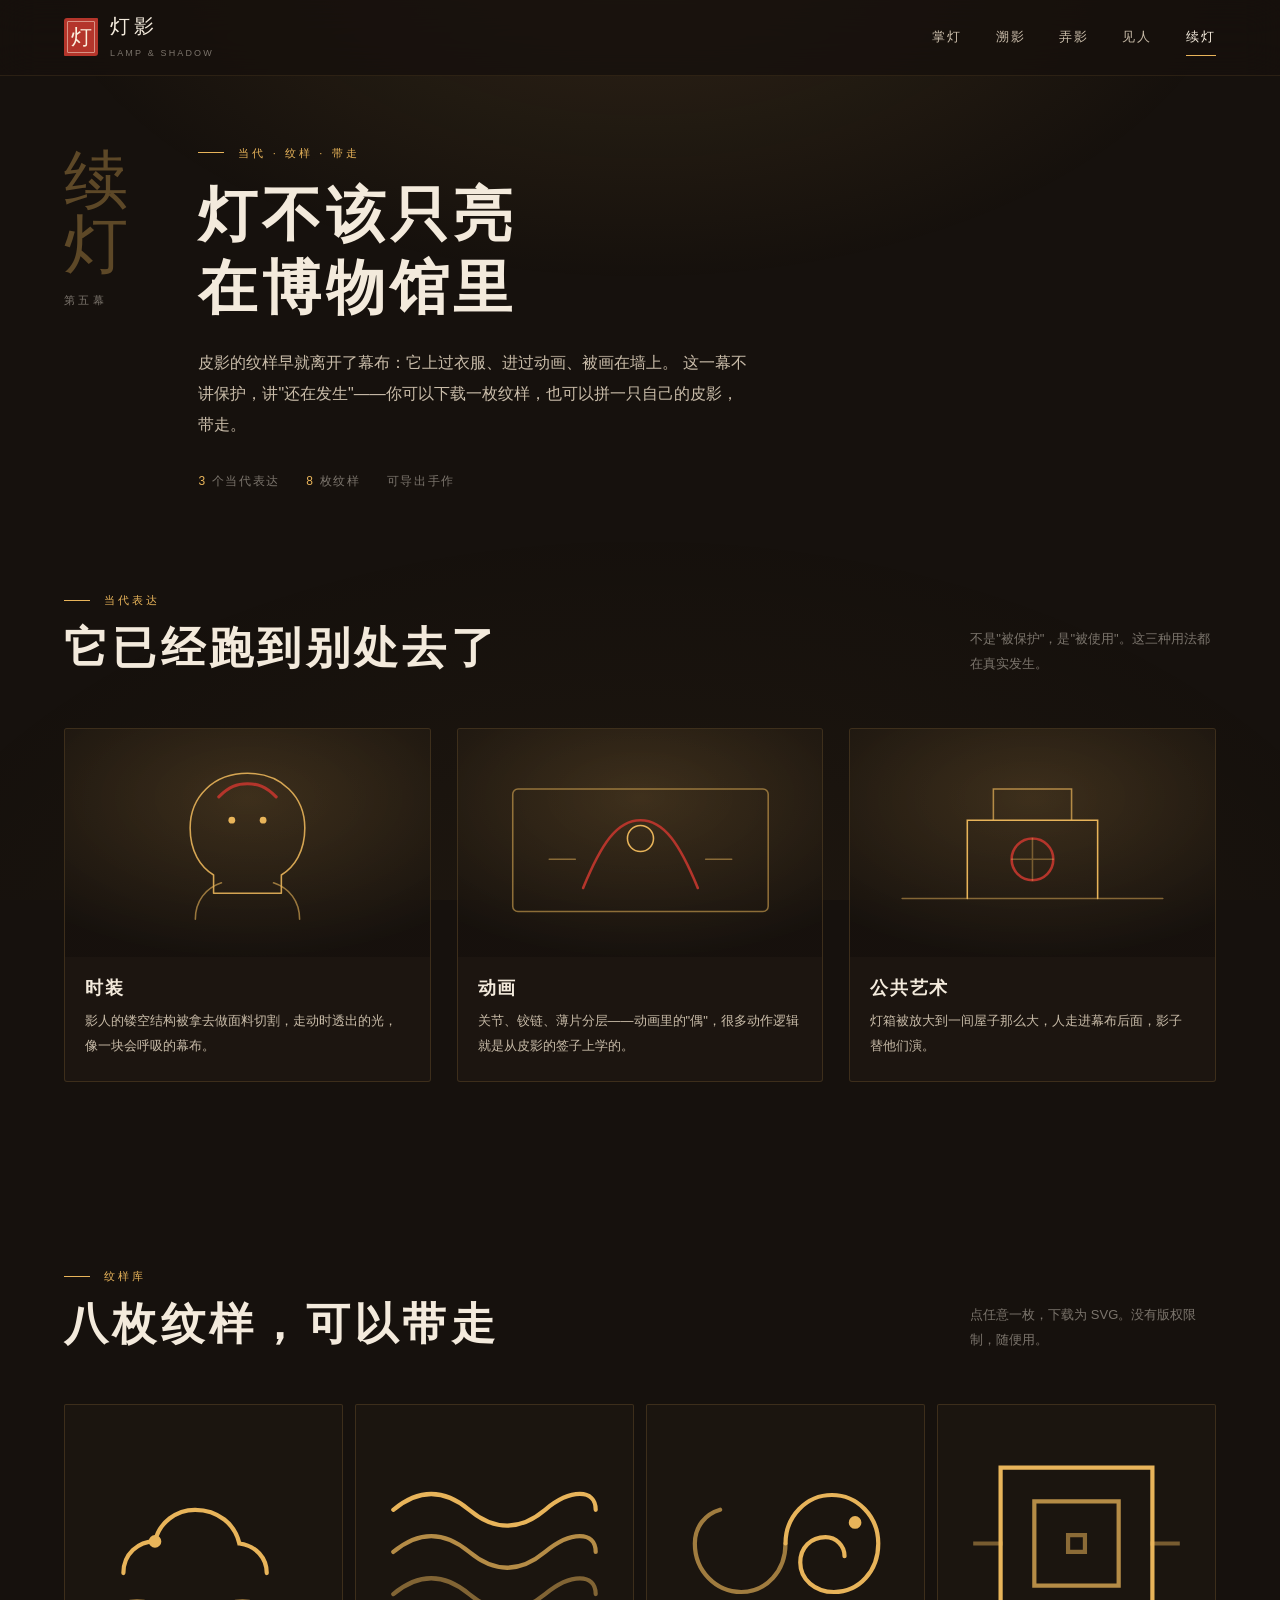
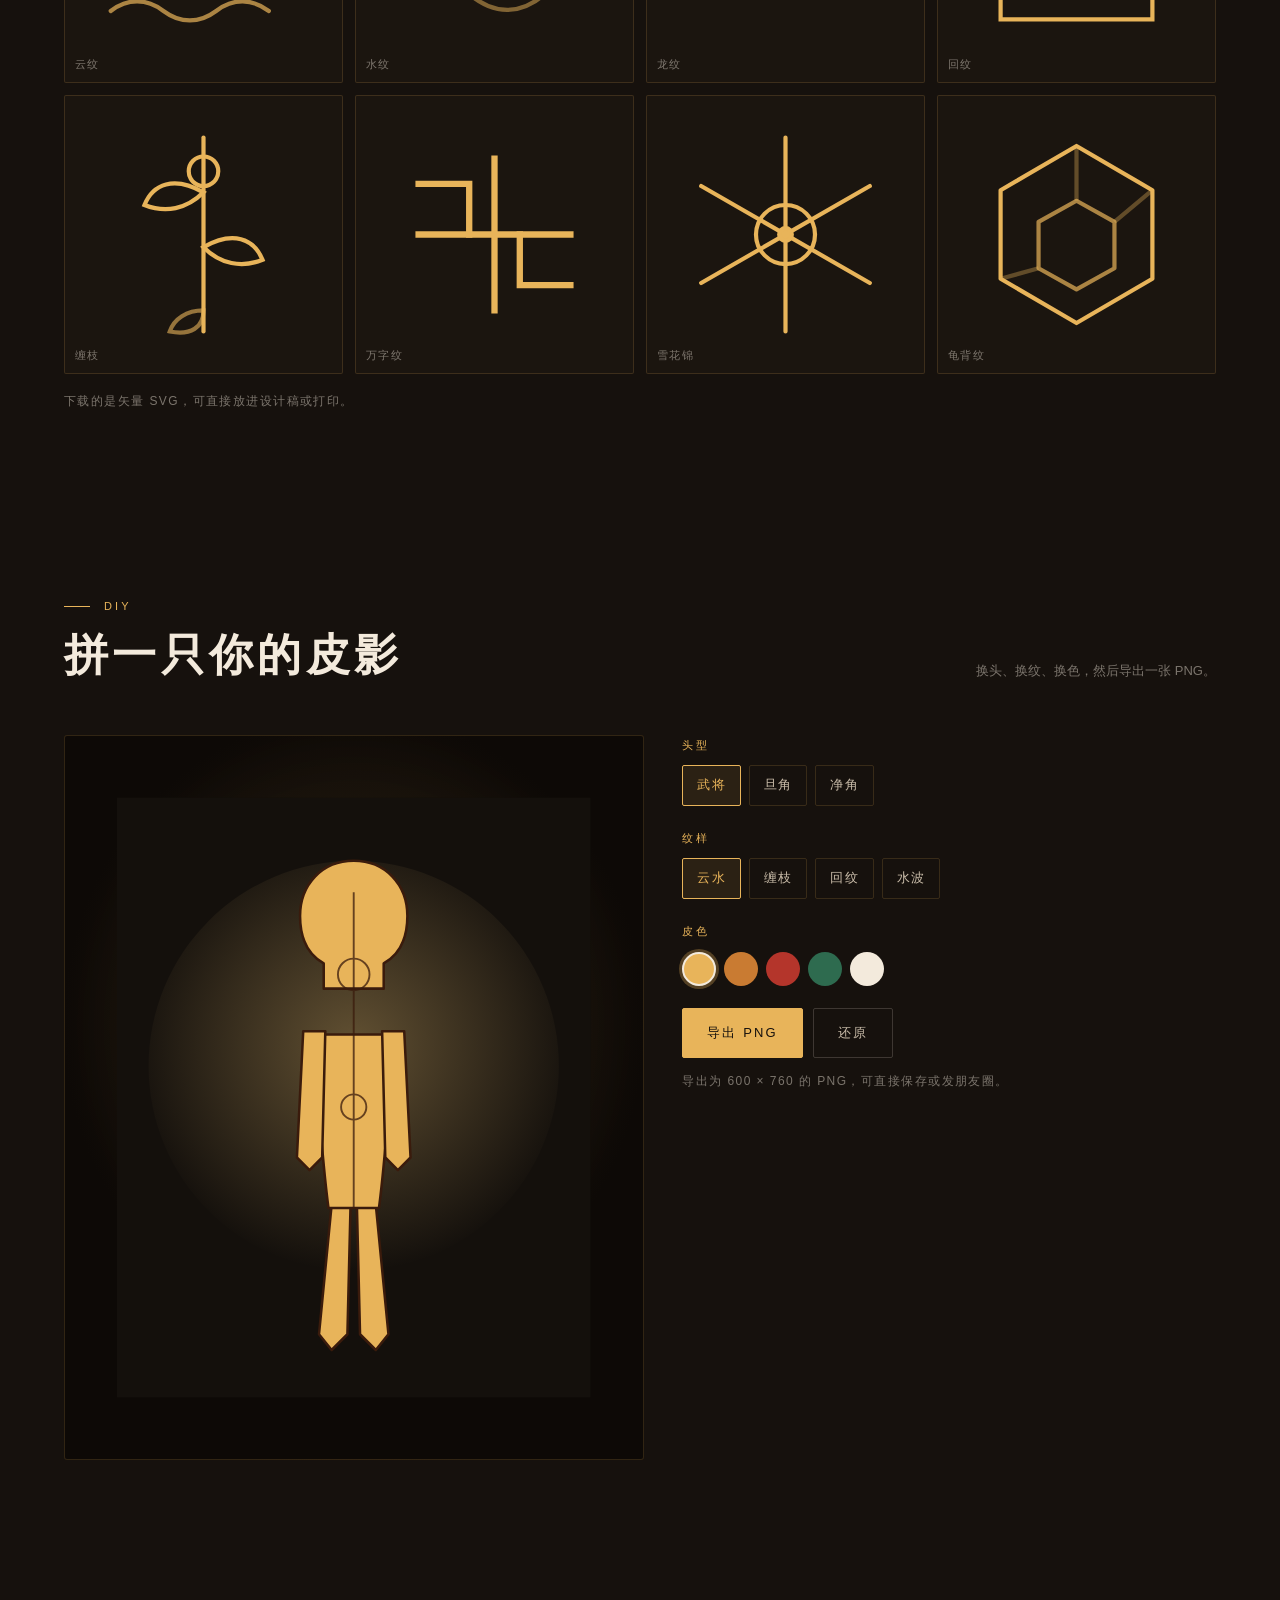
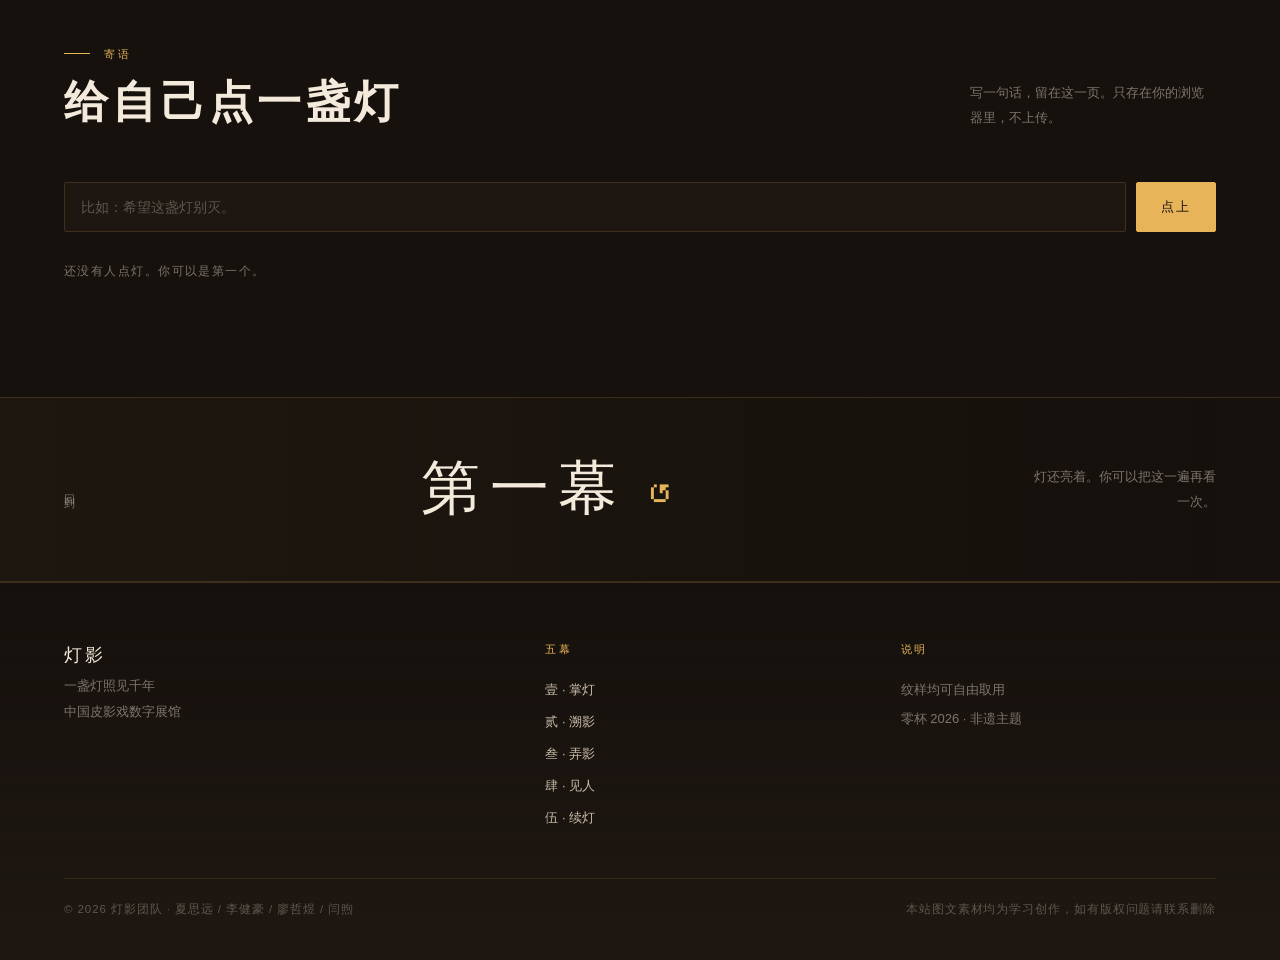
==== web/future.html @ f2e90eb7 "feat: 灯影五页站点与验收工具 - 五页原生站：掌灯/溯影/弄影/见人/续灯，零依赖、离线可跑 - 弄影台三关拖拽与键盘通关，影窗剧场三幕与灯光调节 - 纹样库 SVG 下载、DIY 皮影与 PN" ====
<!DOCTYPE html>
<html lang="zh-CN">
<head>
<meta charset="UTF-8">
<meta name="viewport" content="width=device-width, initial-scale=1">
<meta name="theme-color" content="#16110D">
<meta name="description" content="续灯：纹样库、DIY 皮影生成与导出、点一盏自己的灯。灯影 · 中国皮影戏数字展馆。">
<title>伍 · 续灯 ｜ 灯影</title>
<link rel="stylesheet" href="assets/css/base.css">
<link rel="stylesheet" href="assets/css/layout.css">
<link rel="stylesheet" href="assets/css/components.css">
<link rel="stylesheet" href="assets/css/pages.css">
</head>
<body data-lit="1">

<a class="skip-link" href="#main">跳到正文</a>

<nav class="nav" aria-label="主导航">
  <div class="nav__inner">
    <a class="brand" href="index.html" aria-label="灯影 · 返回首页">
      <span class="brand__seal" aria-hidden="true">灯</span>
      <span>
        <span class="brand__name">灯影</span>
        <span class="brand__sub">LAMP &amp; SHADOW</span>
      </span>
    </a>
    <button class="nav__toggle" id="navToggle" aria-expanded="false" aria-controls="navLinks" aria-label="打开导航菜单">
      <span></span><span></span><span></span>
    </button>
    <div class="nav__links" id="navLinks">
      <a href="index.html">掌灯</a>
      <a href="origin.html">溯影</a>
      <a href="play.html">弄影</a>
      <a href="people.html">见人</a>
      <a href="future.html" aria-current="page">续灯</a>
    </div>
  </div>
</nav>

<main class="main" id="main">
  <header class="masthead">
    <div class="wrap masthead__inner">
      <div class="masthead__glyph" aria-hidden="true">续灯<span>第五幕</span></div>
      <div class="reveal">
        <p class="eyebrow">当代 · 纹样 · 带走</p>
        <h1>灯不该只亮<br>在博物馆里</h1>
        <p class="lead">
          皮影的纹样早就离开了幕布：它上过衣服、进过动画、被画在墙上。
          这一幕不讲保护，讲"还在发生"——你可以下载一枚纹样，也可以拼一只自己的皮影，带走。
        </p>
        <div class="masthead__meta">
          <span><b>3</b> 个当代表达</span>
          <span><b>8</b> 枚纹样</span>
          <span>可导出手作</span>
        </div>
      </div>
    </div>
  </header>

  <section class="section section--tight" aria-labelledby="casesTitle">
    <div class="wrap">
      <div class="block-head">
        <div class="block-head__text">
          <p class="eyebrow">当代表达</p>
          <h2 id="casesTitle">它已经跑到别处去了</h2>
        </div>
        <p class="block-head__note">不是"被保护"，是"被使用"。这三种用法都在真实发生。</p>
      </div>

      <div class="cases">
        <article class="case reveal">
          <div class="case__art" aria-hidden="true">
            <svg viewBox="0 0 280 175" width="100%" height="100%" fill="none" stroke="#E8B45A" stroke-width="1.2" stroke-linecap="round" stroke-linejoin="round">
              <path d="M140 34c26 0 44 18 44 42 0 18-8 30-18 36v14h-52v-14c-10-6-18-18-18-36 0-24 18-42 44-42z" opacity=".9"/>
              <path d="M100 146c0-14 8-24 20-28M180 146c0-14-8-24-20-28" opacity=".6"/>
              <path d="M118 52c8-8 14-10 22-10s14 2 22 10" stroke="#B4352B" stroke-width="2.4"/>
              <circle cx="128" cy="70" r="2.6" fill="#E8B45A" stroke="none"/>
              <circle cx="152" cy="70" r="2.6" fill="#E8B45A" stroke="none"/>
            </svg>
          </div>
          <div class="case__body">
            <h3 class="case__title">时装</h3>
            <p class="case__text">影人的镂空结构被拿去做面料切割，走动时透出的光，像一块会呼吸的幕布。</p>
          </div>
        </article>

        <article class="case reveal">
          <div class="case__art" aria-hidden="true">
            <svg viewBox="0 0 280 175" width="100%" height="100%" fill="none" stroke="#E8B45A" stroke-width="1.2" stroke-linecap="round">
              <rect x="42" y="46" width="196" height="94" rx="4" opacity=".55"/>
              <path d="M96 122c14-34 26-52 44-52s30 18 44 52" stroke="#B4352B" stroke-width="2"/>
              <path d="M70 100h20M190 100h20" opacity=".5"/>
              <circle cx="140" cy="84" r="10"/>
            </svg>
          </div>
          <div class="case__body">
            <h3 class="case__title">动画</h3>
            <p class="case__text">关节、铰链、薄片分层——动画里的"偶"，很多动作逻辑就是从皮影的签子上学的。</p>
          </div>
        </article>

        <article class="case reveal">
          <div class="case__art" aria-hidden="true">
            <svg viewBox="0 0 280 175" width="100%" height="100%" fill="none" stroke="#E8B45A" stroke-width="1.2" stroke-linecap="round">
              <path d="M40 130h200" opacity=".5"/>
              <path d="M90 130V70h100v60" />
              <path d="M110 70V46h60v24" opacity=".7"/>
              <circle cx="140" cy="100" r="16" stroke="#B4352B" stroke-width="2"/>
              <path d="M124 100h32M140 84v32" opacity=".4"/>
            </svg>
          </div>
          <div class="case__body">
            <h3 class="case__title">公共艺术</h3>
            <p class="case__text">灯箱被放大到一间屋子那么大，人走进幕布后面，影子替他们演。</p>
          </div>
        </article>
      </div>
    </div>
  </section>

  <section class="section" aria-labelledby="patTitle">
    <div class="wrap">
      <div class="block-head">
        <div class="block-head__text">
          <p class="eyebrow">纹样库</p>
          <h2 id="patTitle">八枚纹样，可以带走</h2>
        </div>
        <p class="block-head__note">点任意一枚，下载为 SVG。没有版权限制，随便用。</p>
      </div>

      <div class="patterns" id="patterns">
        <button class="pattern" type="button" data-name="云纹">
          <svg viewBox="0 0 120 120" fill="none" stroke="#E8B45A" stroke-width="2" stroke-linecap="round">
            <path d="M22 74c0-9 7-15 15-15 2-9 10-15 19-15 11 0 19 7 21 16 8 1 13 7 13 14"/>
            <path d="M16 92c8-6 17-6 25 0s17 6 25 0 17-6 25 0" opacity=".7"/>
            <circle cx="37" cy="59" r="2" fill="#E8B45A"/>
          </svg>
          <span class="pattern__name">云纹</span>
        </button>

        <button class="pattern" type="button" data-name="水纹">
          <svg viewBox="0 0 120 120" fill="none" stroke="#E8B45A" stroke-width="2" stroke-linecap="round">
            <path d="M12 44c12-10 24-10 36 0s24 10 36 0 24-10 24 0"/>
            <path d="M12 64c12-10 24-10 36 0s24 10 36 0 24-10 24 0" opacity=".75"/>
            <path d="M12 84c12-10 24-10 36 0s24 10 36 0 24-10 24 0" opacity=".5"/>
          </svg>
          <span class="pattern__name">水纹</span>
        </button>

        <button class="pattern" type="button" data-name="龙纹">
          <svg viewBox="0 0 120 120" fill="none" stroke="#E8B45A" stroke-width="2" stroke-linecap="round">
            <path d="M60 60c0-13 10-23 22-23s22 10 22 23-9 23-21 23c-9 0-16-6-16-14 0-7 5-12 12-12 5 0 9 4 9 9"/>
            <path d="M60 60c0 13-9 23-21 23S17 73 17 60c0-8 5-14 12-16" opacity=".65"/>
            <circle cx="93" cy="50" r="2" fill="#E8B45A"/>
          </svg>
          <span class="pattern__name">龙纹</span>
        </button>

        <button class="pattern" type="button" data-name="回纹">
          <svg viewBox="0 0 120 120" fill="none" stroke="#E8B45A" stroke-width="2" stroke-linecap="square">
            <path d="M24 24h72v72H24z"/>
            <path d="M40 40h40v40H40z" opacity=".75"/>
            <path d="M56 56h8v8h-8z" opacity=".55"/>
            <path d="M12 60h12M96 60h12" opacity=".45"/>
          </svg>
          <span class="pattern__name">回纹</span>
        </button>

        <button class="pattern" type="button" data-name="缠枝">
          <svg viewBox="0 0 120 120" fill="none" stroke="#E8B45A" stroke-width="2" stroke-linecap="round">
            <path d="M60 14v92"/>
            <path d="M60 40c-14-8-24-4-28 6 10 4 20 2 28-6z"/>
            <path d="M60 66c14-8 24-4 28 6-10 4-20 2-28-6z"/>
            <circle cx="60" cy="30" r="7"/>
            <path d="M60 96c-8 0-14 4-16 10 10 2 16-2 16-10z" opacity=".6"/>
          </svg>
          <span class="pattern__name">缠枝</span>
        </button>

        <button class="pattern" type="button" data-name="万字纹">
          <svg viewBox="0 0 120 120" fill="none" stroke="#E8B45A" stroke-width="3" stroke-linecap="square">
            <path d="M24 60h72M60 24v72"/>
            <path d="M24 36h24v24M96 84H72V60"/>
          </svg>
          <span class="pattern__name">万字纹</span>
        </button>

        <button class="pattern" type="button" data-name="雪花锦">
          <svg viewBox="0 0 120 120" fill="none" stroke="#E8B45A" stroke-width="2" stroke-linecap="round">
            <path d="M60 14v92M20 37l80 46M100 37L20 83"/>
            <circle cx="60" cy="60" r="14"/>
            <circle cx="60" cy="60" r="3" fill="#E8B45A"/>
          </svg>
          <span class="pattern__name">雪花锦</span>
        </button>

        <button class="pattern" type="button" data-name="龟背纹">
          <svg viewBox="0 0 120 120" fill="none" stroke="#E8B45A" stroke-width="2" stroke-linejoin="round">
            <path d="M60 18 96 39v42L60 102 24 81V39z"/>
            <path d="M60 44 78 54v22L60 86 42 76V54z" opacity=".7"/>
            <path d="M60 18v26M96 39 78 54M24 81l18-5" opacity=".35"/>
          </svg>
          <span class="pattern__name">龟背纹</span>
        </button>
      </div>
      <p class="tiny muted" style="margin-top:16px">下载的是矢量 SVG，可直接放进设计稿或打印。</p>
    </div>
  </section>

  <section class="section section--tight" aria-labelledby="diyTitle">
    <div class="wrap">
      <div class="block-head">
        <div class="block-head__text">
          <p class="eyebrow">DIY</p>
          <h2 id="diyTitle">拼一只你的皮影</h2>
        </div>
        <p class="block-head__note">换头、换纹、换色，然后导出一张 PNG。</p>
      </div>

      <div class="diy">
        <div class="diy__preview">
          <svg id="diySvg" viewBox="0 0 300 380" role="img" aria-label="DIY 皮影预览">
            <defs>
              <radialGradient id="diyGlow" cx="50%" cy="45%" r="55%">
                <stop offset="0" stop-color="#F2C879" stop-opacity=".35"/>
                <stop offset="1" stop-color="#F2C879" stop-opacity="0"/>
              </radialGradient>
            </defs>
            <rect width="300" height="380" fill="#14100C"/>
            <circle cx="150" cy="170" r="130" fill="url(#diyGlow)"/>

            <g id="diyPuppet" stroke="#3A1B0C" stroke-width="1.6" stroke-linejoin="round">
              <!-- 腿 -->
              <path d="M136 258 L148 258 L146 340 L136 350 L128 340 Z" class="diy-fill"/>
              <path d="M152 258 L164 258 L172 340 L164 350 L154 340 Z" class="diy-fill"/>
              <!-- 身 -->
              <path d="M124 150 C 128 196 130 230 134 260 L166 260 C 170 230 172 196 176 150 Z" class="diy-fill"/>
              <!-- 手 -->
              <path d="M118 148 L132 148 L130 228 L122 236 L114 228 Z" class="diy-fill"/>
              <path d="M168 148 L182 148 L186 228 L178 236 L170 228 Z" class="diy-fill"/>
              <!-- 头（由 JS 换） -->
              <path id="diyHead" d="M150 40c20 0 34 15 34 35 0 15-6 25-15 30v16h-38v-16c-9-5-15-15-15-30 0-20 14-35 34-35z" class="diy-fill"/>
              <!-- 纹样层 -->
              <g id="diyPatternLayer" fill="none" stroke="#3A1B0C" stroke-width="1.2" opacity=".75">
                <g data-pat="0">
                  <path d="M150 60v200"/>
                  <circle cx="150" cy="112" r="10"/><circle cx="150" cy="196" r="8"/>
                </g>
                <g data-pat="1" hidden>
                  <path d="M120 96c8-8 16-8 24 0s16 8 24 0 16-8 24 0"/>
                  <path d="M120 210c8-8 16-8 24 0s16 8 24 0 16-8 24 0"/>
                </g>
                <g data-pat="2" hidden>
                  <path d="M150 84l14 14-14 14-14-14z"/>
                  <path d="M150 180l18 18-18 18-18-18z"/>
                  <path d="M126 250h48" opacity=".7"/>
                </g>
                <g data-pat="3" hidden>
                  <path d="M136 168c15-6 28-6 43 0M136 184c15-6 28-6 43 0M136 200c15-6 28-6 43 0"/>
                </g>
              </g>
            </g>
          </svg>
        </div>

        <div>
          <div class="diy__group">
            <p class="diy__label">头型</p>
            <div class="choices" id="headChoices">
              <button class="choice" type="button" data-head="0" aria-pressed="true">武将</button>
              <button class="choice" type="button" data-head="1" aria-pressed="false">旦角</button>
              <button class="choice" type="button" data-head="2" aria-pressed="false">净角</button>
            </div>
          </div>

          <div class="diy__group">
            <p class="diy__label">纹样</p>
            <div class="choices" id="patChoices">
              <button class="choice" type="button" data-pat="0" aria-pressed="true">云水</button>
              <button class="choice" type="button" data-pat="1" aria-pressed="false">缠枝</button>
              <button class="choice" type="button" data-pat="2" aria-pressed="false">回纹</button>
              <button class="choice" type="button" data-pat="3" aria-pressed="false">水波</button>
            </div>
          </div>

          <div class="diy__group">
            <p class="diy__label">皮色</p>
            <div class="swatches" id="colorChoices">
              <button class="swatch" type="button" data-color="#E8B45A" aria-pressed="true" aria-label="灯黄" style="color:#E8B45A"></button>
              <button class="swatch" type="button" data-color="#C97B32" aria-pressed="false" aria-label="赭石" style="color:#C97B32"></button>
              <button class="swatch" type="button" data-color="#B4352B" aria-pressed="false" aria-label="朱砂" style="color:#B4352B"></button>
              <button class="swatch" type="button" data-color="#2E6B4F" aria-pressed="false" aria-label="青绿" style="color:#2E6B4F"></button>
              <button class="swatch" type="button" data-color="#F3EADC" aria-pressed="false" aria-label="纸白" style="color:#F3EADC"></button>
            </div>
          </div>

          <div class="controls-row" style="margin-top:8px">
            <button class="btn btn--solid" type="button" id="exportBtn">导出 PNG</button>
            <button class="btn btn--ghost" type="button" id="resetDiy">还原</button>
          </div>
          <p class="tiny muted" style="margin-top:12px" id="exportHint">导出为 600 × 760 的 PNG，可直接保存或发朋友圈。</p>
        </div>
      </div>
    </div>
  </section>

  <section class="section" aria-labelledby="wishTitle">
    <div class="wrap">
      <div class="block-head">
        <div class="block-head__text">
          <p class="eyebrow">寄语</p>
          <h2 id="wishTitle">给自己点一盏灯</h2>
        </div>
        <p class="block-head__note">写一句话，留在这一页。只存在你的浏览器里，不上传。</p>
      </div>

      <div class="wishes">
        <form class="wish-form" id="wishForm">
          <label for="wishInput" class="sr-only" style="position:absolute;left:-9999px">写一句寄语</label>
          <input class="wish-input" id="wishInput" type="text" maxlength="40" placeholder="比如：希望这盏灯别灭。">
          <button class="btn btn--solid" type="submit">点上</button>
        </form>
        <div class="wish-list" id="wishList"></div>
      </div>
    </div>
  </section>

  <a class="next-scene" href="index.html">
    <div class="wrap next-scene__inner">
      <span class="next-scene__label">回到</span>
      <span class="next-scene__name">第一幕 <span class="next-scene__arrow" aria-hidden="true">↺</span></span>
      <span class="next-scene__desc">灯还亮着。你可以把这一遍再看一次。</span>
    </div>
  </a>

  <footer class="footer">
    <div class="wrap">
      <div class="footer__grid">
        <div>
          <p class="footer__title">灯影</p>
          <p class="footer__line">一盏灯照见千年<br>中国皮影戏数字展馆</p>
        </div>
        <div class="footer__col">
          <h4>五幕</h4>
          <a href="index.html">壹 · 掌灯</a>
          <a href="origin.html">贰 · 溯影</a>
          <a href="play.html">叁 · 弄影</a>
          <a href="people.html">肆 · 见人</a>
          <a href="future.html">伍 · 续灯</a>
        </div>
        <div class="footer__col">
          <h4>说明</h4>
          <span class="footer__line">纹样均可自由取用<br>零杯 2026 · 非遗主题</span>
        </div>
      </div>
      <div class="footer__bottom">
        <span>© 2026 灯影团队 · 夏思远 / 李健豪 / 廖哲煜 / 闫煦</span>
        <span>本站图文素材均为学习创作，如有版权问题请联系删除</span>
      </div>
    </div>
  </footer>
</main>

<script src="assets/js/main.js"></script>
<script src="assets/js/diy.js"></script>
</body>
</html>
---- web/assets/css/base.css ----
/* =========================================================
   灯影 · base.css
   变量、重置、字体层级、导航与页脚
   ========================================================= */

:root {
  /* 颜色 */
  --ink: #16110D;
  --ink-2: #1D1712;
  --curtain: #241C16;
  --paper: #F3EADC;
  --paper-dim: #C9BCA9;
  --paper-faint: rgba(243, 234, 220, .46);
  --lamp: #E8B45A;
  --lamp-soft: #F2C879;
  --cinnabar: #B4352B;
  --jade: #2E6B4F;

  /* 线 */
  --line: rgba(232, 180, 90, .16);
  --line-strong: rgba(232, 180, 90, .38);

  /* 字体 */
  --serif: "Songti SC", "Noto Serif SC", "Source Han Serif SC", "STSong", "SimSun", serif;
  --sans: "PingFang SC", "Microsoft YaHei", "Noto Sans CJK SC", "Hiragino Sans GB", sans-serif;
  --num: Georgia, "Times New Roman", serif;

  /* 节奏 */
  --ease: cubic-bezier(.22, .61, .36, 1);
  --ease-out: cubic-bezier(.16, .84, .44, 1);
  --page: clamp(20px, 5vw, 112px);
  --nav-h: 76px;

  /* 光：整站唯一的亮度参数 0.15 ~ 1 */
  --lamp-level: 1;
}

*,
*::before,
*::after { box-sizing: border-box; }

html {
  scroll-behavior: smooth;
  scroll-padding-top: calc(var(--nav-h) + 16px);
  -webkit-text-size-adjust: 100%;
}

body {
  margin: 0;
  min-height: 100%;
  background: var(--ink);
  color: var(--paper);
  font-family: var(--sans);
  font-size: 16px;
  line-height: 1.85;
  -webkit-font-smoothing: antialiased;
  text-rendering: optimizeLegibility;
  overflow-x: hidden;
}

/* 灯箱底色：中心一团暖光，边缘沉入黑 */
body::before {
  content: "";
  position: fixed;
  inset: 0;
  pointer-events: none;
  z-index: 0;
  background:
    radial-gradient(900px 520px at 50% -8%, rgba(232, 180, 90, .13), rgba(232, 180, 90, 0) 68%),
    radial-gradient(1200px 800px at 50% 120%, rgba(232, 180, 90, .05), rgba(232, 180, 90, 0) 70%);
  opacity: calc(.35 + var(--lamp-level) * .65);
  transition: opacity .8s var(--ease);
}

img, svg { display: block; max-width: 100%; }
a { color: inherit; text-decoration: none; }
button { font: inherit; color: inherit; cursor: pointer; }
p, h1, h2, h3, h4, figure, blockquote { margin: 0; }
ul, ol { margin: 0; padding: 0; list-style: none; }

::selection { background: rgba(180, 53, 43, .55); color: #FBF3E6; }

:focus-visible {
  outline: 2px solid var(--lamp);
  outline-offset: 4px;
  border-radius: 2px;
}

.skip-link {
  position: fixed;
  top: 12px;
  left: 16px;
  z-index: 200;
  padding: 10px 16px;
  background: var(--lamp);
  color: var(--ink);
  font-size: 13px;
  transform: translateY(-160%);
  transition: transform .2s var(--ease);
}
.skip-link:focus { transform: translateY(0); }

/* ---------- 版式 ---------- */
.wrap {
  width: min(100%, 1440px);
  margin-inline: auto;
  padding-inline: var(--page);
  position: relative;
  z-index: 1;
}

.section { padding-block: clamp(64px, 9vw, 132px); }
.section--tight { padding-block: clamp(40px, 5.4vw, 82px); }

.eyebrow {
  display: flex;
  align-items: center;
  gap: 14px;
  font-size: 11px;
  letter-spacing: .28em;
  color: var(--lamp);
  text-transform: uppercase;
}
.eyebrow::before {
  content: "";
  width: 26px;
  height: 1px;
  background: var(--lamp);
  flex: none;
}

h1, h2, h3, .serif { font-family: var(--serif); font-weight: 600; }
h1 { font-size: clamp(34px, 4.6vw, 62px); line-height: 1.24; letter-spacing: .08em; }
h2 { font-size: clamp(26px, 3.4vw, 44px); line-height: 1.3; letter-spacing: .1em; }
h3 { font-size: clamp(19px, 1.7vw, 24px); line-height: 1.45; letter-spacing: .08em; }

.lead { font-size: clamp(16px, 1.25vw, 19px); color: var(--paper-dim); line-height: 1.95; }
.muted { color: var(--paper-faint); }
.tiny { font-size: 12px; letter-spacing: .12em; }
.num { font-family: var(--num); }

.vertical { writing-mode: vertical-rl; text-orientation: upright; letter-spacing: .34em; }

/* ---------- 导航 ---------- */
.nav {
  position: fixed;
  inset: 0 0 auto;
  z-index: 100;
  height: var(--nav-h);
  display: flex;
  align-items: center;
  background: rgba(22, 17, 13, .82);
  -webkit-backdrop-filter: blur(18px);
  backdrop-filter: blur(18px);
  border-bottom: 1px solid rgba(232, 180, 90, .1);
  transition: background .4s var(--ease), border-color .4s var(--ease);
}
.nav__inner {
  width: min(100%, 1440px);
  margin-inline: auto;
  padding-inline: var(--page);
  display: flex;
  align-items: center;
  justify-content: space-between;
  gap: 24px;
}
.brand { display: flex; align-items: center; gap: 12px; }
.brand__seal {
  width: 34px;
  height: 38px;
  display: grid;
  place-items: center;
  background: var(--cinnabar);
  color: #FBEFDD;
  font-family: var(--serif);
  font-size: 21px;
  line-height: 1;
  border-radius: 3px 1px 3px 1px;
  position: relative;
  flex: none;
}
.brand__seal::after {
  content: "";
  position: absolute;
  inset: 3px;
  border: 1px solid rgba(251, 239, 221, .5);
  border-radius: 1px;
}
.brand__name { font-family: var(--serif); font-size: 20px; letter-spacing: .18em; line-height: 1.1; }
.brand__sub { display: block; font-size: 9px; letter-spacing: .24em; color: var(--paper-faint); margin-top: 3px; }

.nav__links { display: flex; align-items: center; gap: clamp(18px, 2.6vw, 42px); }
.nav__links a {
  position: relative;
  font-size: 13px;
  letter-spacing: .16em;
  color: var(--paper-dim);
  padding: 6px 0;
  transition: color .25s var(--ease);
}
.nav__links a::after {
  content: "";
  position: absolute;
  left: 0;
  bottom: 0;
  width: 100%;
  height: 1px;
  background: var(--lamp);
  transform: scaleX(0);
  transform-origin: right;
  transition: transform .3s var(--ease);
}
.nav__links a:hover { color: var(--paper); }
.nav__links a:hover::after,
.nav__links a[aria-current="page"]::after { transform: scaleX(1); transform-origin: left; }
.nav__links a[aria-current="page"] { color: var(--paper); }

.nav__toggle {
  display: none;
  width: 44px;
  height: 44px;
  border: 1px solid var(--line);
  background: transparent;
  border-radius: 2px;
  position: relative;
}
.nav__toggle span {
  position: absolute;
  left: 12px;
  width: 20px;
  height: 1px;
  background: var(--paper);
  transition: transform .3s var(--ease), opacity .2s;
}
.nav__toggle span:nth-child(1) { top: 16px; }
.nav__toggle span:nth-child(2) { top: 22px; }
.nav__toggle span:nth-child(3) { top: 28px; }
.nav__toggle[aria-expanded="true"] span:nth-child(1) { transform: translateY(6px) rotate(45deg); }
.nav__toggle[aria-expanded="true"] span:nth-child(2) { opacity: 0; }
.nav__toggle[aria-expanded="true"] span:nth-child(3) { transform: translateY(-6px) rotate(-45deg); }

@media (max-width: 860px) {
  .nav__toggle { display: block; }
  .nav__links {
    position: fixed;
    inset: var(--nav-h) 0 auto;
    flex-direction: column;
    align-items: flex-start;
    gap: 4px;
    padding: 18px var(--page) 26px;
    background: rgba(22, 17, 13, .97);
    border-bottom: 1px solid var(--line);
    transform: translateY(-12px);
    opacity: 0;
    visibility: hidden;
    transition: opacity .25s var(--ease), transform .25s var(--ease), visibility .25s;
  }
  .nav__links[data-open="true"] { opacity: 1; visibility: visible; transform: translateY(0); }
  .nav__links a { font-size: 16px; padding: 12px 0; width: 100%; border-bottom: 1px solid rgba(232, 180, 90, .1); }
}

/* ---------- 页脚 ---------- */
.footer {
  border-top: 1px solid var(--line);
  padding-block: 56px 40px;
  background: linear-gradient(180deg, rgba(36, 28, 22, 0), rgba(36, 28, 22, .6));
}
.footer__grid {
  display: grid;
  grid-template-columns: 1.4fr 1fr 1fr;
  gap: 40px;
}
.footer__title { font-family: var(--serif); font-size: 18px; letter-spacing: .18em; }
.footer__line { font-size: 13px; color: var(--paper-faint); line-height: 2; }
.footer__col h4 {
  font-size: 11px;
  letter-spacing: .24em;
  color: var(--lamp);
  font-weight: 500;
  margin-bottom: 14px;
}
.footer__col a { display: block; font-size: 13px; color: var(--paper-dim); padding: 4px 0; }
.footer__col a:hover { color: var(--lamp); }
.footer__bottom {
  margin-top: 44px;
  padding-top: 20px;
  border-top: 1px solid rgba(232, 180, 90, .1);
  display: flex;
  justify-content: space-between;
  gap: 16px;
  flex-wrap: wrap;
  font-size: 11.5px;
  letter-spacing: .08em;
  color: rgba(243, 234, 220, .3);
}
@media (max-width: 860px) {
  .footer__grid { grid-template-columns: 1fr; gap: 28px; }
}

/* ---------- 出现动画 ---------- */
.reveal {
  opacity: 0;
  transform: translateY(18px);
  transition: opacity .7s var(--ease), transform .7s var(--ease);
}
.reveal.is-in { opacity: 1; transform: none; }

@media (prefers-reduced-motion: reduce) {
  html { scroll-behavior: auto; }
  .reveal { opacity: 1; transform: none; transition: none; }
  *, *::before, *::after { animation-duration: .001ms !important; animation-iteration-count: 1 !important; transition-duration: .001ms !important; }
}
---- web/assets/css/layout.css ----
/* =========================================================
   灯影 · layout.css
   页面骨架：页头、分栏、下一幕、栅格
   ========================================================= */

.main { position: relative; z-index: 1; padding-top: var(--nav-h); }

/* ---------- 页头 ---------- */
.masthead {
  position: relative;
  padding-block: clamp(40px, 5.2vw, 78px) clamp(16px, 2.2vw, 32px);
  overflow: clip;
}
.masthead__inner {
  display: grid;
  grid-template-columns: 96px minmax(0, 1fr);
  gap: clamp(20px, 3vw, 48px);
  align-items: start;
}
.masthead__glyph {
  font-family: var(--serif);
  font-size: clamp(46px, 5vw, 68px);
  letter-spacing: .1em;
  color: rgba(232, 180, 90, .34);
  line-height: 1;
  padding-top: 6px;
  user-select: none;
}
.masthead__glyph span {
  display: block;
  font-size: 11px;
  letter-spacing: .3em;
  color: var(--paper-faint);
  margin-top: 18px;
  writing-mode: horizontal-tb;
}
.masthead h1 { margin-top: 16px; }
.masthead .lead { margin-top: 22px; max-width: 62ch; }
.masthead__meta {
  margin-top: 30px;
  display: flex;
  flex-wrap: wrap;
  gap: 10px 26px;
  font-size: 12px;
  letter-spacing: .14em;
  color: var(--paper-faint);
}
.masthead__meta b { color: var(--lamp); font-weight: 500; }

@media (max-width: 860px) {
  .masthead__inner { grid-template-columns: 1fr; }
  .masthead__glyph { font-size: 34px; display: flex; align-items: baseline; gap: 14px; }
  .masthead__glyph span { margin: 0; }
}

/* ---------- 分栏 ---------- */
.split {
  display: grid;
  grid-template-columns: repeat(2, minmax(0, 1fr));
  gap: clamp(28px, 5vw, 88px);
  align-items: center;
}
.split--wide { grid-template-columns: minmax(0, 1.25fr) minmax(0, 1fr); }
.split--narrow { grid-template-columns: minmax(0, .85fr) minmax(0, 1.15fr); }
.split__aside { position: relative; }

@media (max-width: 900px) {
  .split, .split--wide, .split--narrow { grid-template-columns: 1fr; }
}

/* ---------- 区块标题 ---------- */
.block-head {
  display: flex;
  align-items: flex-end;
  justify-content: space-between;
  gap: 24px;
  margin-bottom: clamp(28px, 4vw, 52px);
}
.block-head__text h2 { margin-top: 10px; }
.block-head__note { font-size: 13px; color: var(--paper-faint); max-width: 34ch; line-height: 1.9; }
@media (max-width: 780px) {
  .block-head { flex-direction: column; align-items: flex-start; gap: 14px; }
}

/* ---------- 下一幕 ---------- */
.next-scene {
  display: block;
  border-top: 1px solid var(--line);
  border-bottom: 1px solid var(--line);
  background: linear-gradient(90deg, rgba(232, 180, 90, .04), rgba(232, 180, 90, 0));
  transition: background .4s var(--ease);
}
.next-scene:hover { background: linear-gradient(90deg, rgba(232, 180, 90, .1), rgba(232, 180, 90, .01)); }
.next-scene__inner {
  display: flex;
  align-items: center;
  justify-content: space-between;
  gap: 24px;
  padding-block: clamp(34px, 5vw, 62px);
}
.next-scene__label {
  font-size: 11px;
  letter-spacing: .3em;
  color: var(--paper-faint);
  writing-mode: vertical-rl;
  line-height: 1;
}
.next-scene__name {
  font-family: var(--serif);
  font-size: clamp(30px, 4.6vw, 62px);
  letter-spacing: .16em;
  line-height: 1;
  display: flex;
  align-items: center;
  gap: 22px;
}
.next-scene__arrow {
  font-family: var(--num);
  font-size: .8em;
  color: var(--lamp);
  transition: transform .3s var(--ease);
}
.next-scene:hover .next-scene__arrow { transform: translateX(10px); }
.next-scene__desc { font-size: 13px; color: var(--paper-faint); text-align: right; max-width: 26ch; line-height: 1.9; }
@media (max-width: 780px) {
  .next-scene__inner { flex-wrap: wrap; gap: 14px; }
  .next-scene__desc { text-align: left; max-width: none; }
  .next-scene__label { display: none; }
}

/* ---------- 通用栅格 ---------- */
.grid { display: grid; gap: clamp(16px, 2vw, 26px); }
.grid--2 { grid-template-columns: repeat(2, minmax(0, 1fr)); }
.grid--3 { grid-template-columns: repeat(3, minmax(0, 1fr)); }
.grid--4 { grid-template-columns: repeat(4, minmax(0, 1fr)); }
@media (max-width: 1100px) {
  .grid--4 { grid-template-columns: repeat(2, minmax(0, 1fr)); }
}
@media (max-width: 900px) {
  .grid--3 { grid-template-columns: repeat(2, minmax(0, 1fr)); }
}
@media (max-width: 640px) {
  .grid--2, .grid--3, .grid--4 { grid-template-columns: 1fr; }
}

/* ---------- 纸面区（唯一亮场） ---------- */
.paper-block {
  background: var(--paper);
  color: var(--curtain);
  position: relative;
  isolation: isolate;
}
.paper-block::before {
  content: "";
  position: absolute;
  inset: 0;
  pointer-events: none;
  background-image: radial-gradient(rgba(36, 28, 22, .07) 1px, transparent 1px);
  background-size: 4px 4px;
  opacity: .5;
}
.paper-block .eyebrow { color: var(--cinnabar); }
.paper-block .eyebrow::before { background: var(--cinnabar); }
.paper-block .muted,
.paper-block .block-head__note { color: rgba(36, 28, 22, .6); }
---- web/assets/css/components.css ----
/* =========================================================
   灯影 · components.css
   按钮、卡片、时间轴、弄影台、剧场、工具墙、纹样与 DIY
   ========================================================= */

/* ---------- 按钮与标签 ---------- */
.btn {
  display: inline-flex;
  align-items: center;
  gap: 10px;
  padding: 12px 24px;
  border: 1px solid var(--line-strong);
  border-radius: 2px;
  background: transparent;
  color: var(--paper);
  font-size: 13px;
  letter-spacing: .16em;
  transition: background .3s var(--ease), border-color .3s var(--ease), color .3s var(--ease), transform .2s var(--ease);
}
.btn:hover { background: rgba(232, 180, 90, .12); border-color: var(--lamp); }
.btn:active { transform: translateY(1px); }
.btn--solid { background: var(--lamp); border-color: var(--lamp); color: var(--ink); }
.btn--solid:hover { background: var(--lamp-soft); border-color: var(--lamp-soft); }
.btn--ghost { border-color: rgba(243, 234, 220, .18); color: var(--paper-dim); }
.btn[disabled] { opacity: .38; cursor: not-allowed; }

.chip {
  display: inline-flex;
  align-items: center;
  gap: 6px;
  padding: 5px 12px;
  border: 1px solid rgba(232, 180, 90, .26);
  border-radius: 999px;
  font-size: 11.5px;
  letter-spacing: .1em;
  color: var(--lamp);
  white-space: nowrap;
}

/* ---------- 首页入口卡 ---------- */
.entries { display: grid; grid-template-columns: repeat(3, minmax(0, 1fr)); gap: clamp(14px, 1.8vw, 24px); }
.entry {
  position: relative;
  display: flex;
  flex-direction: column;
  min-height: clamp(240px, 26vw, 340px);
  padding: clamp(22px, 2.4vw, 34px);
  border: 1px solid var(--line);
  border-radius: 3px;
  background: linear-gradient(180deg, rgba(36, 28, 22, .82), rgba(22, 17, 13, .9));
  overflow: hidden;
  transition: transform .3s var(--ease), border-color .3s var(--ease), box-shadow .3s var(--ease);
}
.entry::after {
  content: "";
  position: absolute;
  inset: 0;
  background: radial-gradient(320px 220px at 50% 116%, rgba(232, 180, 90, .16), transparent 70%);
  opacity: 0;
  transition: opacity .35s var(--ease);
}
.entry:hover, .entry:focus-visible {
  transform: translateY(-6px);
  border-color: var(--line-strong);
  box-shadow: 0 24px 60px -34px rgba(232, 180, 90, .6);
}
.entry:hover::after { opacity: 1; }
.entry__num { display: block; font-family: var(--num); font-size: 13px; color: var(--paper-faint); letter-spacing: .2em; }
.entry__name { display: block; font-family: var(--serif); font-size: clamp(26px, 2.6vw, 36px); letter-spacing: .18em; margin-top: 18px; }
.entry__line { display: block; font-size: 13.5px; color: var(--paper-dim); line-height: 1.9; margin-top: 12px; }
.entry__go {
  margin-top: auto;
  padding-top: 26px;
  font-size: 12px;
  letter-spacing: .2em;
  color: var(--lamp);
  display: flex;
  align-items: center;
  gap: 10px;
}
.entry__go span { transition: transform .3s var(--ease); }
.entry:hover .entry__go span { transform: translateX(8px); }
.entry__badge {
  position: absolute;
  top: 18px;
  right: 18px;
  font-size: 10px;
  letter-spacing: .16em;
  color: var(--ink);
  background: var(--lamp);
  padding: 3px 9px;
  border-radius: 999px;
  opacity: 0;
  transform: translateY(-4px);
  transition: opacity .3s var(--ease), transform .3s var(--ease);
}
.entry.is-passed .entry__badge { opacity: 1; transform: none; }

@media (max-width: 860px) { .entries { grid-template-columns: 1fr; } .entry { min-height: 200px; } }

/* ---------- 引语 / 导语 ---------- */
.quote {
  font-family: var(--serif);
  font-size: clamp(20px, 2.2vw, 30px);
  line-height: 1.95;
  letter-spacing: .06em;
  color: var(--paper);
  max-width: 46ch;
}
.quote em { color: var(--lamp); font-style: normal; }

/* ---------- 时间轴 ---------- */
.timeline { position: relative; margin-top: 8px; }
.timeline::before {
  content: "";
  position: absolute;
  left: 7px;
  top: 6px;
  bottom: 6px;
  width: 1px;
  background: rgba(232, 180, 90, .16);
}
.timeline__progress {
  position: absolute;
  left: 7px;
  top: 6px;
  width: 1px;
  height: 0;
  background: linear-gradient(180deg, var(--lamp), rgba(232, 180, 90, .2));
  transition: height .2s linear;
}
.tl-item { position: relative; padding: 0 0 clamp(26px, 3.6vw, 44px) clamp(30px, 3.4vw, 46px); }
.tl-item:last-child { padding-bottom: 0; }
.tl-item::before {
  content: "";
  position: absolute;
  left: 0;
  top: 9px;
  width: 15px;
  height: 15px;
  border-radius: 50%;
  border: 1px solid rgba(232, 180, 90, .35);
  background: var(--ink);
  transition: background .4s var(--ease), border-color .4s var(--ease), box-shadow .4s var(--ease);
}
.tl-item.is-on::before {
  background: var(--lamp);
  border-color: var(--lamp);
  box-shadow: 0 0 0 6px rgba(232, 180, 90, .12);
}
.tl-item__era { font-family: var(--num); font-size: 12px; letter-spacing: .2em; color: var(--lamp); }
.tl-item__title { font-family: var(--serif); font-size: clamp(19px, 1.9vw, 24px); letter-spacing: .1em; margin: 6px 0 8px; }
.tl-item__text { font-size: 14px; color: var(--paper-dim); line-height: 1.95; max-width: 52ch; }
.tl-item__more {
  margin-top: 10px;
  font-size: 12.5px;
  color: var(--paper-faint);
  border: 0;
  border-bottom: 1px dashed rgba(232, 180, 90, .3);
  background: none;
  padding: 0 0 2px;
  letter-spacing: .1em;
}
.tl-item__more:hover { color: var(--lamp); }

/* ---------- 流派 ---------- */
.schools { display: grid; grid-template-columns: repeat(5, minmax(0, 1fr)); gap: 10px; }
.school {
  padding: 14px 10px;
  border: 1px solid var(--line);
  background: rgba(36, 28, 22, .5);
  border-radius: 2px;
  text-align: center;
  font-size: 13.5px;
  letter-spacing: .1em;
  color: var(--paper-dim);
  transition: all .25s var(--ease);
}
.school:hover { color: var(--paper); border-color: var(--line-strong); }
.school[aria-selected="true"] {
  background: var(--lamp);
  border-color: var(--lamp);
  color: var(--ink);
  font-weight: 600;
}
.school-panel {
  margin-top: 26px;
  display: grid;
  grid-template-columns: minmax(0, .9fr) minmax(0, 1.1fr);
  gap: clamp(20px, 3vw, 46px);
  align-items: center;
}
.school-panel__art {
  aspect-ratio: 4 / 3;
  border: 1px solid var(--line);
  border-radius: 3px;
  background: radial-gradient(120% 90% at 50% 0%, rgba(232, 180, 90, .16), rgba(36, 28, 22, .9));
  display: grid;
  place-items: center;
  padding: 18px;
}
.school-panel__art svg { width: 100%; height: 100%; }
.school-panel__name { font-family: var(--serif); font-size: clamp(22px, 2.2vw, 30px); letter-spacing: .16em; }
.school-panel__desc { margin-top: 14px; font-size: 14.5px; line-height: 2; color: var(--paper-dim); }
.school-panel__tags { margin-top: 18px; display: flex; gap: 8px; flex-wrap: wrap; }
@media (max-width: 900px) {
  .schools { grid-template-columns: repeat(3, minmax(0, 1fr)); }
  .school-panel { grid-template-columns: 1fr; }
}

/* ---------- 工序 ---------- */
.crafts { display: grid; grid-template-columns: repeat(7, minmax(0, 1fr)); gap: 8px; }
.craft {
  position: relative;
  padding: 18px 10px 16px;
  border: 1px solid rgba(36, 28, 22, .16);
  background: rgba(255, 255, 255, .5);
  border-radius: 2px;
  text-align: center;
  transition: transform .3s var(--ease), background .3s var(--ease), box-shadow .3s var(--ease);
}
.craft:hover { transform: translateY(-4px); background: #FFFDF7; box-shadow: 0 18px 34px -22px rgba(36, 28, 22, .55); }
.craft__idx { display: block; font-family: var(--num); font-size: 11px; letter-spacing: .2em; color: rgba(36, 28, 22, .45); }
.craft__name { display: block; font-family: var(--serif); font-size: clamp(16px, 1.3vw, 19px); letter-spacing: .12em; margin-top: 8px; color: var(--curtain); }
.craft__line { display: block; font-size: 11.5px; line-height: 1.7; color: rgba(36, 28, 22, .58); margin-top: 8px; }
.craft:focus-visible { outline-color: var(--cinnabar); }
@media (max-width: 1100px) { .crafts { grid-template-columns: repeat(4, minmax(0, 1fr)); } }
@media (max-width: 640px) { .crafts { grid-template-columns: repeat(2, minmax(0, 1fr)); } }

/* ---------- 弄影台 ---------- */
.stage-wrap { position: relative; }
.stage {
  --open: 64%;
  position: relative;
  border: 1px solid var(--line);
  border-radius: 4px;
  background: #0D0906;
  overflow: hidden;
  box-shadow: 0 40px 120px -60px rgba(232, 180, 90, .55), inset 0 0 0 1px rgba(232, 180, 90, .06);
}
.stage__bar {
  display: flex;
  align-items: center;
  justify-content: space-between;
  gap: 14px;
  padding: 12px 18px;
  border-bottom: 1px solid rgba(232, 180, 90, .12);
  font-size: 12px;
  letter-spacing: .12em;
  color: var(--paper-faint);
  background: rgba(36, 28, 22, .5);
}
.stage__bar b { color: var(--lamp); font-weight: 500; }
.stage__viewport {
  position: relative;
  aspect-ratio: 4 / 3;
  min-height: 320px;
  overflow: hidden;
  background:
    radial-gradient(58% 56% at 50% 44%, #FBE3BC, #EFC583 34%, #C98A44 66%, #6B3B18 88%, #2A1608 100%);
}
@media (max-width: 640px) { .stage__viewport { aspect-ratio: 4 / 5; min-height: 0; } }

.stage__screen {
  position: absolute;
  inset: 0;
  background:
    radial-gradient(120% 100% at 50% 45%, rgba(0, 0, 0, 0) 42%, rgba(26, 12, 4, .55) 100%);
  border: 0;
}
.stage__puppet {
  position: absolute;
  left: 50%;
  top: 50%;
  width: min(64%, 520px);
  transform: translate(-50%, -50%);
  filter: drop-shadow(0 18px 34px rgba(20, 10, 4, .45));
  touch-action: none;
}
.stage__curtain {
  position: absolute;
  top: 0;
  bottom: 0;
  width: calc((100% - var(--open, 64%)) / 2);
  background:
    repeating-linear-gradient(90deg, rgba(0, 0, 0, .28) 0 2px, rgba(0, 0, 0, 0) 2px 14px),
    linear-gradient(90deg, #4A1712, #6E2119 40%, #4A1712);
  transition: width .12s linear;
  pointer-events: none;
}
.stage__curtain--left { left: 0; }
.stage__curtain--right { right: 0; }


.stage__grip {
  position: absolute;
  top: 50%;
  width: 20px;
  height: 74px;
  transform: translateY(-50%);
  border: 1px solid rgba(232, 180, 90, .5);
  background: rgba(232, 180, 90, .18);
  border-radius: 3px;
  cursor: ew-resize;
  z-index: 6;
  touch-action: none;
  display: grid;
  place-items: center;
  color: var(--lamp);
  font-size: 11px;
  letter-spacing: .1em;
}
.stage__grip:hover { background: rgba(232, 180, 90, .3); }
.stage__grip--l { left: calc((100% - var(--open, 64%)) / 2 - 10px); }
.stage__grip--r { right: calc((100% - var(--open, 64%)) / 2 - 10px); }

.joint { cursor: grab; }
.joint:active { cursor: grabbing; }
.joint__handle {
  fill: rgba(232, 180, 90, .22);
  stroke: var(--lamp);
  stroke-width: 1.5;
  transition: fill .2s var(--ease), r .2s var(--ease);
}
.joint__handle--hit { fill: transparent; stroke: transparent; }
.joint.is-active .joint__handle { fill: rgba(232, 180, 90, .55); }
.joint.is-snapped .joint__handle { fill: var(--lamp); }
.joint[aria-disabled="true"] { cursor: default; }
.joint[aria-disabled="true"] .joint__handle { stroke: rgba(232, 180, 90, .22); }
.joint__ring {
  fill: none;
  stroke: var(--lamp);
  stroke-width: 2;
  opacity: 0;
  transform-origin: center;
}
.joint__ring.is-fire { animation: ring .6s var(--ease-out) forwards; }
@keyframes ring {
  0% { opacity: .9; transform: scale(.6); }
  100% { opacity: 0; transform: scale(1.9); }
}

.stage__hint {
  position: absolute;
  left: 50%;
  bottom: 14px;
  transform: translateX(-50%);
  padding: 7px 16px;
  border-radius: 999px;
  background: rgba(13, 9, 6, .78);
  border: 1px solid rgba(232, 180, 90, .28);
  font-size: 12px;
  letter-spacing: .1em;
  color: var(--paper-dim);
  white-space: nowrap;
  pointer-events: none;
  transition: opacity .3s var(--ease);
}
.stage__hint b { color: var(--lamp); }

.stage__foot {
  display: flex;
  align-items: center;
  justify-content: space-between;
  gap: 16px;
  padding: 14px 18px;
  border-top: 1px solid rgba(232, 180, 90, .12);
  background: rgba(36, 28, 22, .5);
  flex-wrap: wrap;
}
.stage__dots { display: flex; align-items: center; gap: 10px; }
.stage__dots i {
  width: 26px;
  height: 2px;
  background: rgba(232, 180, 90, .22);
  transition: background .3s var(--ease), box-shadow .3s var(--ease);
}
.stage__dots i.is-on { background: var(--lamp); box-shadow: 0 0 10px rgba(232, 180, 90, .7); }
.stage__controls { display: flex; gap: 10px; }

.stage__stamp {
  position: absolute;
  left: 50%;
  top: 46%;
  transform: translate(-50%, -50%) scale(1.6);
  width: 118px;
  height: 118px;
  display: grid;
  place-items: center;
  border: 3px solid var(--cinnabar);
  border-radius: 6px;
  color: var(--cinnabar);
  font-family: var(--serif);
  font-size: 58px;
  opacity: 0;
  pointer-events: none;
  z-index: 9;
  background: rgba(13, 9, 6, .2);
}
.stage__stamp.is-fire { animation: stamp .5s cubic-bezier(.6, .04, .98, .34) forwards; }
@keyframes stamp {
  0% { opacity: 0; transform: translate(-50%, -50%) scale(1.7) rotate(-6deg); }
  60% { opacity: 1; transform: translate(-50%, -50%) scale(.96) rotate(-3deg); }
  100% { opacity: 1; transform: translate(-50%, -50%) scale(1) rotate(-3deg); }
}

/* ---------- 剧场 ---------- */
.theater { margin-top: clamp(48px, 6vw, 82px); }
.theater__grid { display: grid; grid-template-columns: minmax(0, 1.5fr) minmax(0, 1fr); gap: clamp(18px, 2.4vw, 34px); align-items: start; }
@media (max-width: 980px) { .theater__grid { grid-template-columns: 1fr; } }

.screen {
  position: relative;
  aspect-ratio: 16 / 9;
  border: 1px solid var(--line);
  border-radius: 3px;
  overflow: hidden;
  background: #0D0906;
}
.screen__scene { position: absolute; inset: 0; }
.screen__scene svg { width: 100%; height: 100%; }
.screen__vignette {
  position: absolute;
  inset: 0;
  pointer-events: none;
  background: radial-gradient(70% 60% at 50% 45%, transparent 30%, rgba(0, 0, 0, .55) 100%);
}
.screen__subtitles {
  position: absolute;
  left: 0;
  right: 0;
  bottom: 0;
  padding: 18px 22px 20px;
  min-height: 88px;
  display: flex;
  align-items: flex-end;
  background: linear-gradient(180deg, transparent, rgba(13, 9, 6, .85));
}
.screen__subtitles p {
  font-family: var(--serif);
  font-size: clamp(15px, 1.5vw, 20px);
  letter-spacing: .1em;
  line-height: 1.7;
  color: #FBF3E6;
  text-shadow: 0 2px 18px rgba(0, 0, 0, .8);
  min-height: 1.7em;
}
.screen__subtitles p .ghost { opacity: .28; }

.theater__side { display: flex; flex-direction: column; gap: 16px; }
.playlist { display: flex; flex-direction: column; gap: 8px; }
.play {
  display: flex;
  align-items: center;
  gap: 14px;
  padding: 12px 14px;
  border: 1px solid var(--line);
  border-radius: 2px;
  background: rgba(36, 28, 22, .4);
  text-align: left;
  transition: all .25s var(--ease);
}
.play:hover { border-color: var(--line-strong); }
.play[aria-current="true"] { border-color: var(--lamp); background: rgba(232, 180, 90, .1); }
.play__no { font-family: var(--num); font-size: 12px; color: var(--lamp); }
.play__name { font-size: 14px; letter-spacing: .08em; }
.play__meta { margin-left: auto; font-size: 11px; color: var(--paper-faint); letter-spacing: .1em; }

.controls-row { display: flex; align-items: center; gap: 10px; flex-wrap: wrap; }
.slider {
  -webkit-appearance: none;
  appearance: none;
  width: 100%;
  height: 2px;
  background: rgba(232, 180, 90, .25);
  border-radius: 2px;
  outline-offset: 6px;
}
.slider::-webkit-slider-thumb {
  -webkit-appearance: none;
  width: 14px;
  height: 14px;
  border-radius: 50%;
  background: var(--lamp);
  border: 2px solid #0D0906;
  cursor: pointer;
}
.slider::-moz-range-thumb {
  width: 14px;
  height: 14px;
  border: 2px solid #0D0906;
  border-radius: 50%;
  background: var(--lamp);
  cursor: pointer;
}
.slider-row { display: flex; align-items: center; gap: 12px; font-size: 12px; color: var(--paper-faint); letter-spacing: .1em; }
.slider-row span { min-width: 42px; text-align: right; color: var(--lamp); font-family: var(--num); }

/* ---------- 传承人 ---------- */
.masters { display: grid; grid-template-columns: repeat(2, minmax(0, 1fr)); gap: clamp(16px, 2vw, 26px); }
@media (max-width: 860px) { .masters { grid-template-columns: 1fr; } }

.master {
  perspective: 1400px;
  background: none;
  border: 0;
  padding: 0;
  text-align: left;
  height: clamp(320px, 28vw, 380px);
  position: relative;
}
.master__inner {
  position: relative;
  display: block;
  width: 100%;
  height: 100%;
  transition: transform .7s var(--ease);
  transform-style: preserve-3d;
}
.master[aria-pressed="true"] .master__inner { transform: rotateY(180deg); }
.master__face {
  position: absolute;
  inset: 0;
  border: 1px solid var(--line);
  border-radius: 3px;
  padding: clamp(22px, 2.6vw, 34px);
  background: linear-gradient(180deg, rgba(36, 28, 22, .9), rgba(22, 17, 13, .94));
  backface-visibility: hidden;
  -webkit-backface-visibility: hidden;
  display: flex;
  flex-direction: column;
}
.master__face--back {
  transform: rotateY(180deg);
  justify-content: center;
  background: linear-gradient(180deg, rgba(46, 107, 79, .16), rgba(22, 17, 13, .96));
}
.master__portrait {
  width: 96px;
  height: 96px;
  border-radius: 50%;
  border: 1px solid var(--line-strong);
  display: grid;
  place-items: center;
  margin-bottom: 20px;
  background: radial-gradient(circle at 50% 35%, rgba(232, 180, 90, .22), rgba(22, 17, 13, .9));
  flex: none;
}
.master__name { display: block; font-family: var(--serif); font-size: clamp(22px, 2vw, 28px); letter-spacing: .14em; }
.master__role { display: block; font-size: 12px; letter-spacing: .16em; color: var(--lamp); margin-top: 6px; }
.master__text { display: block; font-size: 13.5px; line-height: 1.95; color: var(--paper-dim); margin-top: 16px; }
.master__hint { display: block; margin-top: auto; padding-top: 18px; font-size: 11px; letter-spacing: .16em; color: var(--paper-faint); }
.master__quote { display: block; font-family: var(--serif); font-size: clamp(18px, 1.8vw, 23px); line-height: 1.9; letter-spacing: .06em; }
.master__sign { display: block; margin-top: 22px; font-size: 12px; color: var(--paper-faint); letter-spacing: .14em; }

/* ---------- 工具墙 ---------- */
.tools { display: grid; grid-template-columns: repeat(5, minmax(0, 1fr)); gap: 10px; }
@media (max-width: 1000px) { .tools { grid-template-columns: repeat(3, minmax(0, 1fr)); } }
@media (max-width: 600px) { .tools { grid-template-columns: repeat(2, minmax(0, 1fr)); } }
.tool {
  position: relative;
  padding: 18px 14px 16px;
  border: 1px solid var(--line);
  border-radius: 2px;
  background: rgba(36, 28, 22, .45);
  text-align: center;
  transition: transform .3s var(--ease), border-color .3s var(--ease);
}
.tool:hover, .tool.is-open { transform: translateY(-4px); border-color: var(--line-strong); }
.tool__icon { height: 54px; display: grid; place-items: center; color: var(--lamp); }
.tool__name { font-family: var(--serif); font-size: 16px; letter-spacing: .12em; margin-top: 12px; }
.tool__note {
  font-size: 11.5px;
  line-height: 1.7;
  color: var(--paper-faint);
  margin-top: 8px;
  opacity: 0;
  transform: translateY(4px);
  transition: opacity .2s var(--ease), transform .2s var(--ease);
  min-height: 3.2em;
}
.tool:hover .tool__note, .tool.is-open .tool__note { opacity: 1; transform: none; }
@media (hover: none) { .tool__note { opacity: 1; transform: none; } }

/* ---------- 纹样 ---------- */
.patterns { display: grid; grid-template-columns: repeat(4, minmax(0, 1fr)); gap: 12px; }
@media (max-width: 780px) { .patterns { grid-template-columns: repeat(2, minmax(0, 1fr)); } }
.pattern {
  aspect-ratio: 1;
  border: 1px solid var(--line);
  border-radius: 2px;
  background: rgba(36, 28, 22, .4);
  display: grid;
  place-items: center;
  padding: 12px;
  position: relative;
  transition: border-color .25s var(--ease), background .25s var(--ease);
}
.pattern:hover { border-color: var(--line-strong); background: rgba(232, 180, 90, .07); }
.pattern svg { width: 100%; height: 100%; }
.pattern__name {
  position: absolute;
  left: 10px;
  bottom: 8px;
  font-size: 10.5px;
  letter-spacing: .14em;
  color: var(--paper-faint);
}

/* ---------- DIY ---------- */
.diy { display: grid; grid-template-columns: minmax(0, 1fr) minmax(0, .92fr); gap: clamp(22px, 3vw, 52px); align-items: start; }
@media (max-width: 900px) { .diy { grid-template-columns: 1fr; } }
.diy__preview {
  border: 1px solid var(--line);
  border-radius: 3px;
  background: radial-gradient(70% 60% at 50% 40%, rgba(232, 180, 90, .18), #0D0906 72%);
  aspect-ratio: 4 / 5;
  display: grid;
  place-items: center;
  padding: 20px;
}
.diy__preview svg { width: 88%; height: 88%; }
.diy__group { margin-bottom: 22px; }
.diy__label { font-size: 11px; letter-spacing: .22em; color: var(--lamp); margin-bottom: 10px; }
.swatches { display: flex; gap: 8px; flex-wrap: wrap; }
.swatch {
  width: 34px;
  height: 34px;
  border-radius: 50%;
  border: 2px solid transparent;
  background: currentColor;
  position: relative;
}
.swatch[aria-pressed="true"] { border-color: var(--paper); box-shadow: 0 0 0 3px rgba(232, 180, 90, .3); }
.choices { display: flex; gap: 8px; flex-wrap: wrap; }
.choice {
  padding: 8px 14px;
  border: 1px solid var(--line);
  border-radius: 2px;
  background: transparent;
  font-size: 12.5px;
  letter-spacing: .1em;
  color: var(--paper-dim);
}
.choice[aria-pressed="true"] { border-color: var(--lamp); color: var(--lamp); background: rgba(232, 180, 90, .1); }

/* ---------- 寄语 ---------- */
.wishes { display: grid; gap: 10px; }
.wish-form { display: flex; gap: 10px; flex-wrap: wrap; }
.wish-input {
  flex: 1 1 260px;
  padding: 12px 16px;
  background: rgba(36, 28, 22, .5);
  border: 1px solid var(--line);
  border-radius: 2px;
  color: var(--paper);
  font-size: 14px;
}
.wish-input::placeholder { color: rgba(243, 234, 220, .3); }
.wish-list { display: grid; gap: 8px; margin-top: 18px; }
.wish-item {
  padding: 10px 14px;
  border-left: 2px solid rgba(232, 180, 90, .4);
  font-size: 13px;
  color: var(--paper-dim);
  background: rgba(232, 180, 90, .04);
}

/* ---------- 弹层（工序放大） ---------- */
.modal {
  position: fixed;
  inset: 0;
  z-index: 300;
  display: grid;
  place-items: center;
  padding: 24px;
  background: rgba(10, 7, 5, .86);
  -webkit-backdrop-filter: blur(6px);
  backdrop-filter: blur(6px);
  opacity: 0;
  visibility: hidden;
  transition: opacity .3s var(--ease), visibility .3s;
}
.modal[data-open="true"] { opacity: 1; visibility: visible; }
.modal__box {
  width: min(560px, 100%);
  border: 1px solid var(--line-strong);
  background: var(--ink-2);
  padding: clamp(22px, 3vw, 38px);
  border-radius: 3px;
  transform: translateY(10px) scale(.98);
  transition: transform .3s var(--ease);
}
.modal[data-open="true"] .modal__box { transform: none; }
.modal__idx { font-family: var(--num); font-size: 12px; letter-spacing: .2em; color: var(--lamp); }
.modal__title { font-family: var(--serif); font-size: clamp(22px, 2.4vw, 30px); letter-spacing: .14em; margin: 8px 0 14px; }
.modal__text { font-size: 14.5px; line-height: 2; color: var(--paper-dim); }
.modal__close { margin-top: 24px; }

/* =========================================================
   补充：状态、动效与降级
   ========================================================= */
.stage:not(.is-level3) .stage__grip { display: none; }
.stage__grip:active { background: rgba(232, 180, 90, .45); }

.joint.is-hint .joint__handle { animation: jointPulse 1.2s ease-in-out infinite; }
@keyframes jointPulse {
  0%, 100% { stroke-width: 1.5; fill: rgba(232, 180, 90, .22); }
  50% { stroke-width: 3; fill: rgba(232, 180, 90, .55); }
}

a[aria-disabled="true"],
.btn[aria-disabled="true"] { pointer-events: none; opacity: .38; filter: grayscale(.45); }

.screen[data-dim="1"] .screen__subtitles p { color: #FFFBF3; text-shadow: 0 2px 26px #000, 0 0 2px #000; }
.screen__scene[data-scene="1"] svg { filter: hue-rotate(-16deg) saturate(1.08); }
.screen__scene[data-scene="2"] svg { filter: hue-rotate(22deg); }

.tl-item__detail { animation: fadeUp .4s var(--ease) both; }
@keyframes fadeUp { from { opacity: 0; transform: translateY(6px); } to { opacity: 1; transform: none; } }

.master { display: block; width: 100%; }
.tool { cursor: pointer; }

.sr-only {
  position: absolute;
  width: 1px; height: 1px;
  padding: 0; margin: -1px;
  overflow: hidden;
  clip: rect(0 0 0 0);
  white-space: nowrap;
  border: 0;
}
---- web/assets/css/pages.css ----
/* =========================================================
   灯影 · pages.css
   首页灯箱，以及各页专属排版
   ========================================================= */

/* ---------- 首页：未点灯 ---------- */
.hero {
  position: relative;
  min-height: calc(100vh - var(--nav-h));
  min-height: calc(100svh - var(--nav-h));
  display: flex;
  flex-direction: column;
  align-items: center;
  justify-content: center;
  text-align: center;
  padding: 90px var(--page) 120px;
  overflow: clip;
}

.hero__cord {
  display: none;
}

.hero__lamp {
  position: static;
  transform: none;
  width: 72px;
  margin: 0 auto clamp(26px, 4vh, 44px);
  z-index: 2;
  color: var(--lamp);
  transition: filter 1s var(--ease), opacity 1s var(--ease);
  filter: drop-shadow(0 0 0 rgba(232, 180, 90, 0));
}
.hero__glow {
  position: absolute;
  top: clamp(40px, 10vh, 100px);
  left: 50%;
  width: min(120vw, 900px);
  aspect-ratio: 1;
  transform: translate(-50%, -12%);
  pointer-events: none;
  background: radial-gradient(circle, rgba(232, 180, 90, .34), rgba(232, 180, 90, .1) 34%, transparent 62%);
  opacity: 0;
  transition: opacity 1.2s var(--ease);
  z-index: 1;
}

.hero__content { position: relative; z-index: 3; max-width: 900px; }
.hero__kicker {
  font-size: 11px;
  letter-spacing: .42em;
  color: var(--lamp);
  margin-bottom: 28px;
  opacity: 0;
  transform: translateY(10px);
  transition: opacity .8s .15s var(--ease), transform .8s .15s var(--ease);
}
.hero__title {
  font-size: clamp(44px, 8vw, 104px);
  line-height: 1.14;
  letter-spacing: .1em;
  opacity: 0;
  transform: translateY(14px);
  transition: opacity 1s .22s var(--ease), transform 1s .22s var(--ease);
}
.hero__title em { font-style: normal; color: var(--lamp); }
.hero__sub {
  margin-top: 26px;
  font-size: clamp(13px, 1.1vw, 16px);
  letter-spacing: .14em;
  color: var(--paper-dim);
  line-height: 2.2;
  opacity: 0;
  transform: translateY(10px);
  transition: opacity .8s .4s var(--ease), transform .8s .4s var(--ease);
}

.hero__ignite {
  position: relative;
  z-index: 4;
  margin-top: 54px;
  padding: 15px 34px;
  background: transparent;
  border: 1px solid rgba(232, 180, 90, .5);
  border-radius: 2px;
  color: var(--lamp);
  font-size: 13px;
  letter-spacing: .3em;
  transition: background .3s var(--ease), color .3s var(--ease), border-color .3s var(--ease);
  animation: breathe 2.6s ease-in-out infinite;
}
.hero__ignite:hover { background: var(--lamp); color: var(--ink); border-color: var(--lamp); animation: none; }
@keyframes breathe {
  0%, 100% { box-shadow: 0 0 0 0 rgba(232, 180, 90, .22); }
  50% { box-shadow: 0 0 0 14px rgba(232, 180, 90, 0); }
}

.hero__scroll {
  position: absolute;
  bottom: 34px;
  left: 50%;
  transform: translateX(-50%);
  font-size: 10px;
  letter-spacing: .3em;
  color: rgba(243, 234, 220, .38);
  writing-mode: vertical-rl;
}
.hero__scroll::after {
  content: "";
  display: block;
  width: 1px;
  height: 34px;
  margin: 10px auto 0;
  background: linear-gradient(180deg, rgba(232, 180, 90, .5), transparent);
}

/* 点灯前后 */
body[data-lit="0"] .site { opacity: 0; visibility: hidden; }
body[data-lit="0"] .hero__title,
body[data-lit="0"] .hero__sub,
body[data-lit="0"] .hero__kicker { opacity: 1; transform: none; color: rgba(243, 234, 220, .32); }
body[data-lit="0"] .hero__lamp { opacity: .42; }
body[data-lit="0"] .nav { background: transparent; border-color: transparent; }
body[data-lit="0"] .nav__links { opacity: 0; pointer-events: none; }

body[data-lit="1"] .hero__kicker,
body[data-lit="1"] .hero__title,
body[data-lit="1"] .hero__sub { opacity: 1; transform: none; }
body[data-lit="1"] .hero__glow { opacity: 1; }
body[data-lit="1"] .hero__lamp { filter: drop-shadow(0 0 34px rgba(232, 180, 90, .75)); }
body[data-lit="1"] .hero__ignite { display: none; }
body[data-lit="1"] .hero { min-height: 78vh; }
body[data-lit="1"] .hero__scroll { display: none; }

.site { transition: opacity 1s var(--ease), visibility 1s; }

/* ---------- 首页：分隔 ---------- */
.lede {
  padding-block: clamp(56px, 8vw, 110px);
  border-top: 1px solid rgba(232, 180, 90, .1);
}
.lede__grid {
  display: grid;
  grid-template-columns: minmax(0, 1.15fr) minmax(0, .85fr);
  gap: clamp(28px, 5vw, 80px);
  align-items: center;
}
@media (max-width: 900px) { .lede__grid { grid-template-columns: 1fr; } }
.lede__seal {
  justify-self: end;
  width: clamp(120px, 16vw, 190px);
  aspect-ratio: 1;
  border: 1px solid rgba(232, 180, 90, .28);
  border-radius: 4px;
  display: grid;
  place-items: center;
  color: rgba(232, 180, 90, .5);
  font-family: var(--serif);
  font-size: clamp(40px, 5vw, 64px);
  letter-spacing: .1em;
  position: relative;
}
.lede__seal::after {
  content: "";
  position: absolute;
  inset: 9px;
  border: 1px solid rgba(232, 180, 90, .16);
  border-radius: 2px;
}
@media (max-width: 900px) { .lede__seal { justify-self: start; } }

/* ---------- 溯影 ---------- */
.timeline-wrap { max-width: 760px; }
.schools-block { margin-top: clamp(56px, 7vw, 96px); }
.crafts-block { padding-block: clamp(56px, 8vw, 110px); }

/* ---------- 弄影 ---------- */
.play-layout { display: grid; grid-template-columns: minmax(0, 1.35fr) minmax(0, .65fr); gap: clamp(20px, 3vw, 44px); align-items: start; }
@media (max-width: 1024px) { .play-layout { grid-template-columns: 1fr; } }
.play-side { display: flex; flex-direction: column; gap: 18px; }
.step-list { display: grid; gap: 14px; }
.step-item { display: flex; gap: 14px; align-items: flex-start; }
.step-item__no {
  flex: none;
  width: 26px; height: 26px;
  border-radius: 50%;
  border: 1px solid var(--line-strong);
  display: grid; place-items: center;
  font-family: var(--num); font-size: 12px; color: var(--lamp);
}
.step-item.is-done .step-item__no { background: var(--lamp); color: var(--ink); border-color: var(--lamp); }
.step-item__t { display: block; font-size: 14px; letter-spacing: .06em; }
.step-item__d { display: block; font-size: 12.5px; color: var(--paper-faint); line-height: 1.8; margin-top: 2px; }

.locked-note {
  border: 1px dashed rgba(232, 180, 90, .3);
  border-radius: 3px;
  padding: 16px 18px;
  font-size: 12.5px;
  color: var(--paper-faint);
  line-height: 1.9;
}
.locked-note b { color: var(--lamp); font-weight: 500; }

/* ---------- 见人 ---------- */
.quotes-wall { display: grid; gap: clamp(18px, 2.4vw, 30px); margin-top: clamp(40px, 5vw, 70px); }
.quotes-wall blockquote {
  font-family: var(--serif);
  font-size: clamp(19px, 2vw, 27px);
  line-height: 2;
  letter-spacing: .08em;
  padding-left: 22px;
  border-left: 1px solid rgba(232, 180, 90, .35);
  color: var(--paper);
}
.quotes-wall blockquote span { display: block; font-family: var(--sans); font-size: 12px; letter-spacing: .16em; color: var(--paper-faint); margin-top: 10px; }

/* ---------- 续灯 ---------- */
.cases { display: grid; grid-template-columns: repeat(3, minmax(0, 1fr)); gap: clamp(16px, 2vw, 26px); }
@media (max-width: 860px) { .cases { grid-template-columns: 1fr; } }
.case {
  border: 1px solid var(--line);
  border-radius: 3px;
  overflow: hidden;
  background: rgba(36, 28, 22, .45);
}
.case__art { aspect-ratio: 16 / 10; background: radial-gradient(80% 70% at 50% 30%, rgba(232, 180, 90, .16), rgba(22, 17, 13, .9)); display: grid; place-items: center; }
.case__body { padding: 18px 20px 22px; }
.case__title { font-family: var(--serif); font-size: 18px; letter-spacing: .1em; }
.case__text { font-size: 13px; line-height: 1.9; color: var(--paper-dim); margin-top: 8px; }
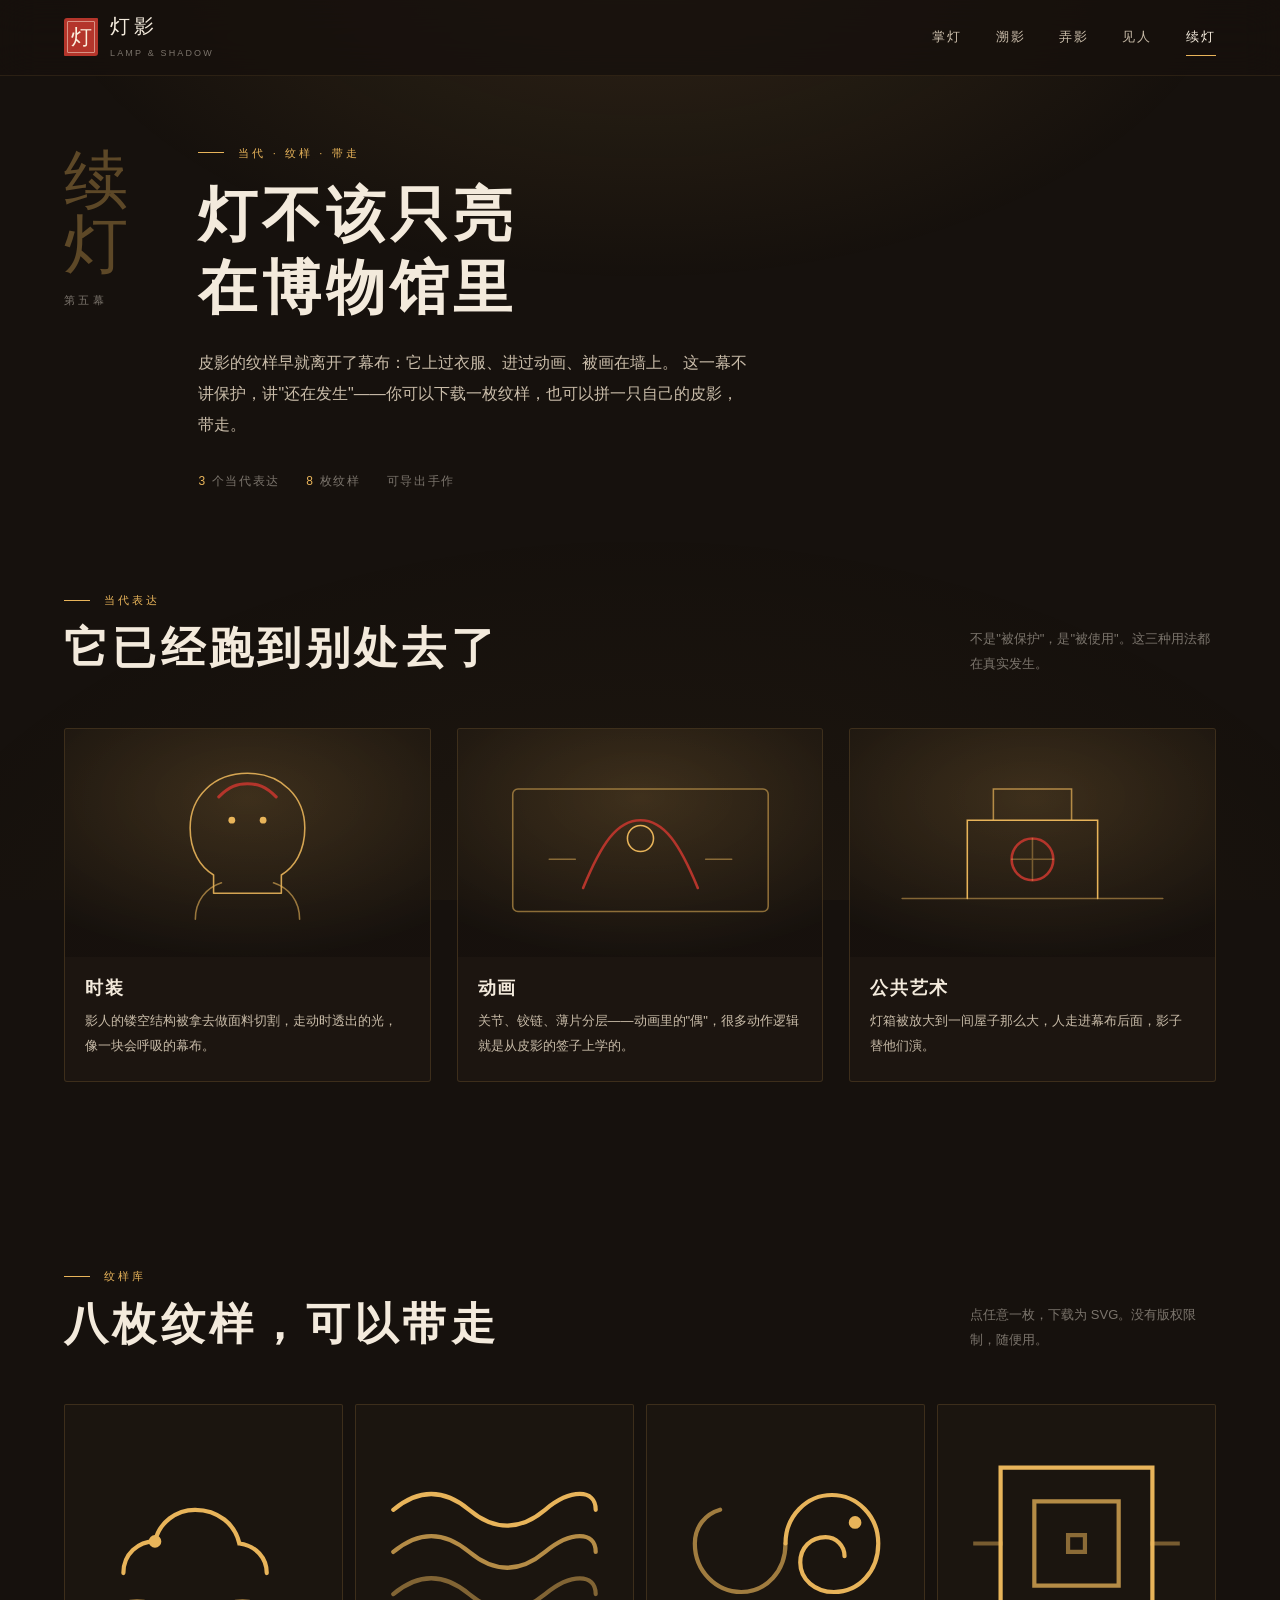
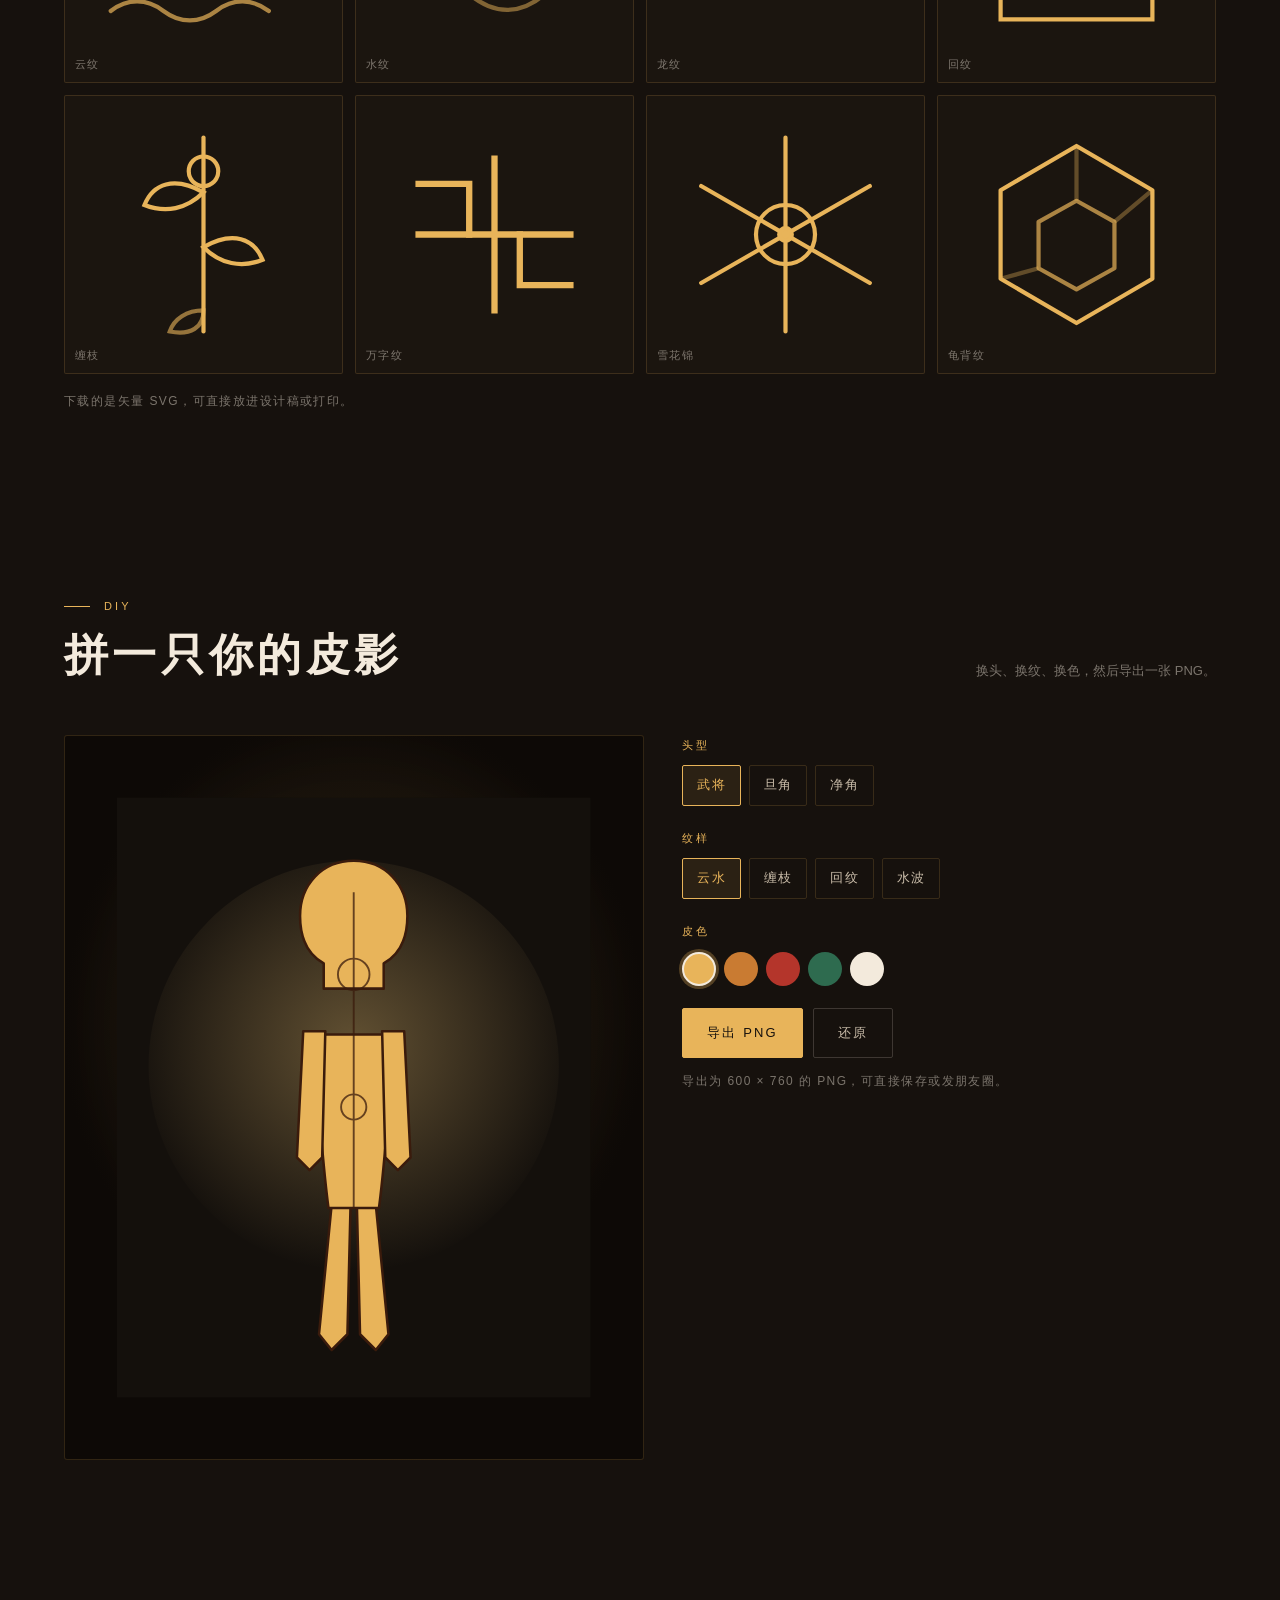
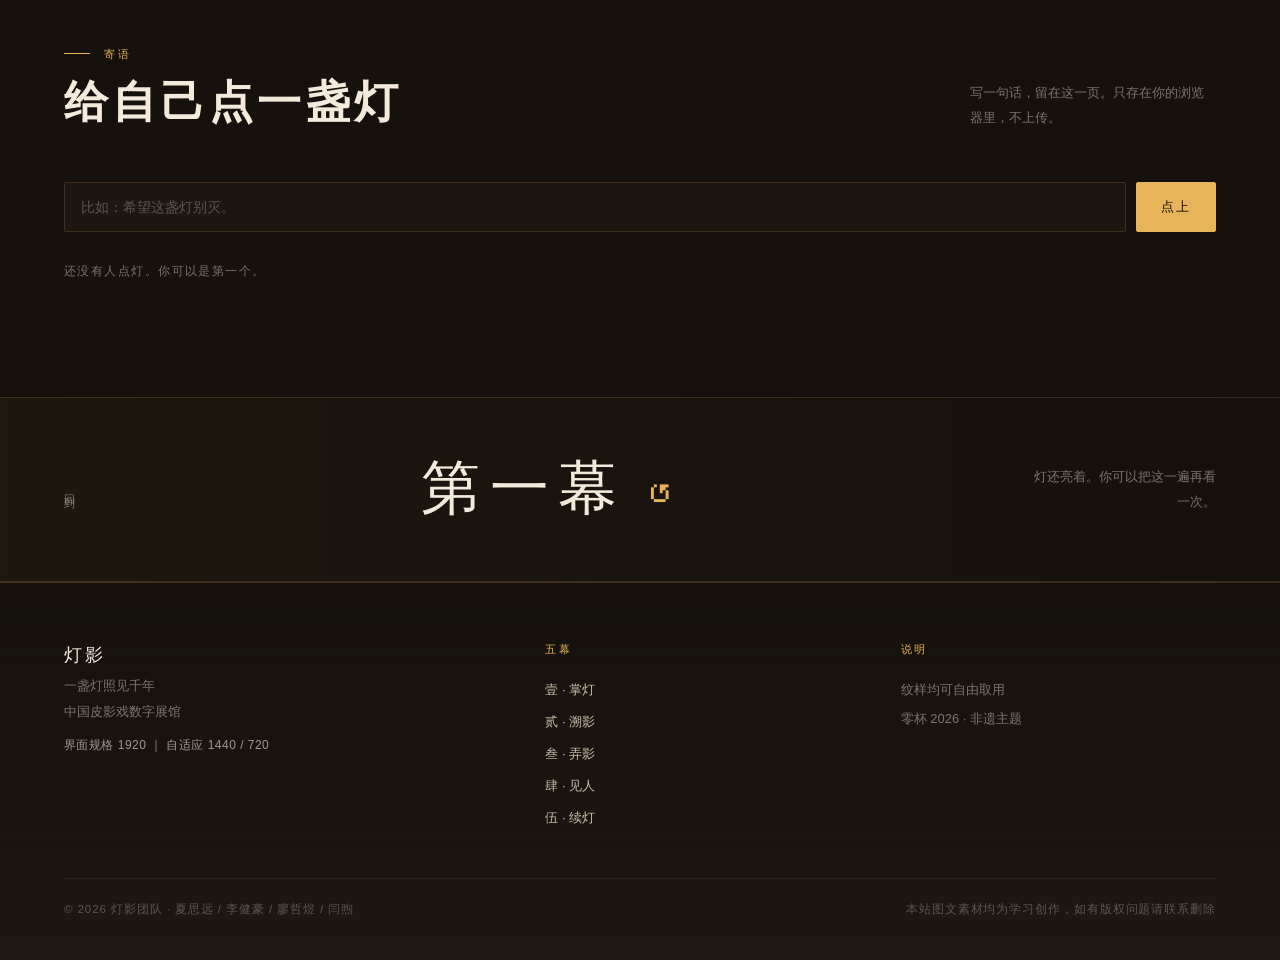
==== commit e37b74c9: "fix: 合规整改并确定队名「灯下黑」 - 合规：五页页脚加界面规格声明与 data-URI favicon；移除掩盖溢出的 overflow-x:hidden - 合规：新增 tools/audit" ====
--- a/web/future.html
+++ b/web/future.html
@@ -4,6 +4,7 @@
 <meta charset="UTF-8">
 <meta name="viewport" content="width=device-width, initial-scale=1">
 <meta name="theme-color" content="#16110D">
+<link rel="icon" type="image/svg+xml" href="data:image/svg+xml,%3Csvg%20xmlns='http://www.w3.org/2000/svg'%20viewBox='0%200%2032%2032'%3E%3Crect%20width='32'%20height='32'%20fill='%2316110D'/%3E%3Cpath%20d='M16%204v5'%20stroke='%23E8B45A'%20stroke-width='1.6'%20stroke-linecap='round'/%3E%3Cpath%20d='M10%209h12l-2%2012H12z'%20fill='%23E8B45A'/%3E%3Ccircle%20cx='16'%20cy='15'%20r='2.4'%20fill='%23FFF3DC'/%3E%3C/svg%3E">
 <meta name="description" content="续灯：纹样库、DIY 皮影生成与导出、点一盏自己的灯。灯影 · 中国皮影戏数字展馆。">
 <title>伍 · 续灯 ｜ 灯影</title>
 <link rel="stylesheet" href="assets/css/base.css">
@@ -339,6 +340,7 @@
         <div>
           <p class="footer__title">灯影</p>
           <p class="footer__line">一盏灯照见千年<br>中国皮影戏数字展馆</p>
+          <p class="footer__line footer__spec">界面规格 1920 ｜ 自适应 1440 / 720</p>
         </div>
         <div class="footer__col">
           <h4>五幕</h4>
--- a/web/assets/css/base.css
+++ b/web/assets/css/base.css
@@ -55,7 +55,6 @@
   line-height: 1.85;
   -webkit-font-smoothing: antialiased;
   text-rendering: optimizeLegibility;
-  overflow-x: hidden;
 }
 
 /* 灯箱底色：中心一团暖光，边缘沉入黑 */
@@ -272,6 +271,13 @@
 }
 .footer__title { font-family: var(--serif); font-size: 18px; letter-spacing: .18em; }
 .footer__line { font-size: 13px; color: var(--paper-faint); line-height: 2; }
+/* 界面规格声明：比赛要求"作品中须附带说明"，故比其余页脚文字略亮 */
+.footer__spec {
+  margin-top: 8px;
+  font-size: 12px;
+  letter-spacing: .04em;
+  color: rgba(243, 234, 220, .62);
+}
 .footer__col h4 {
   font-size: 11px;
   letter-spacing: .24em;
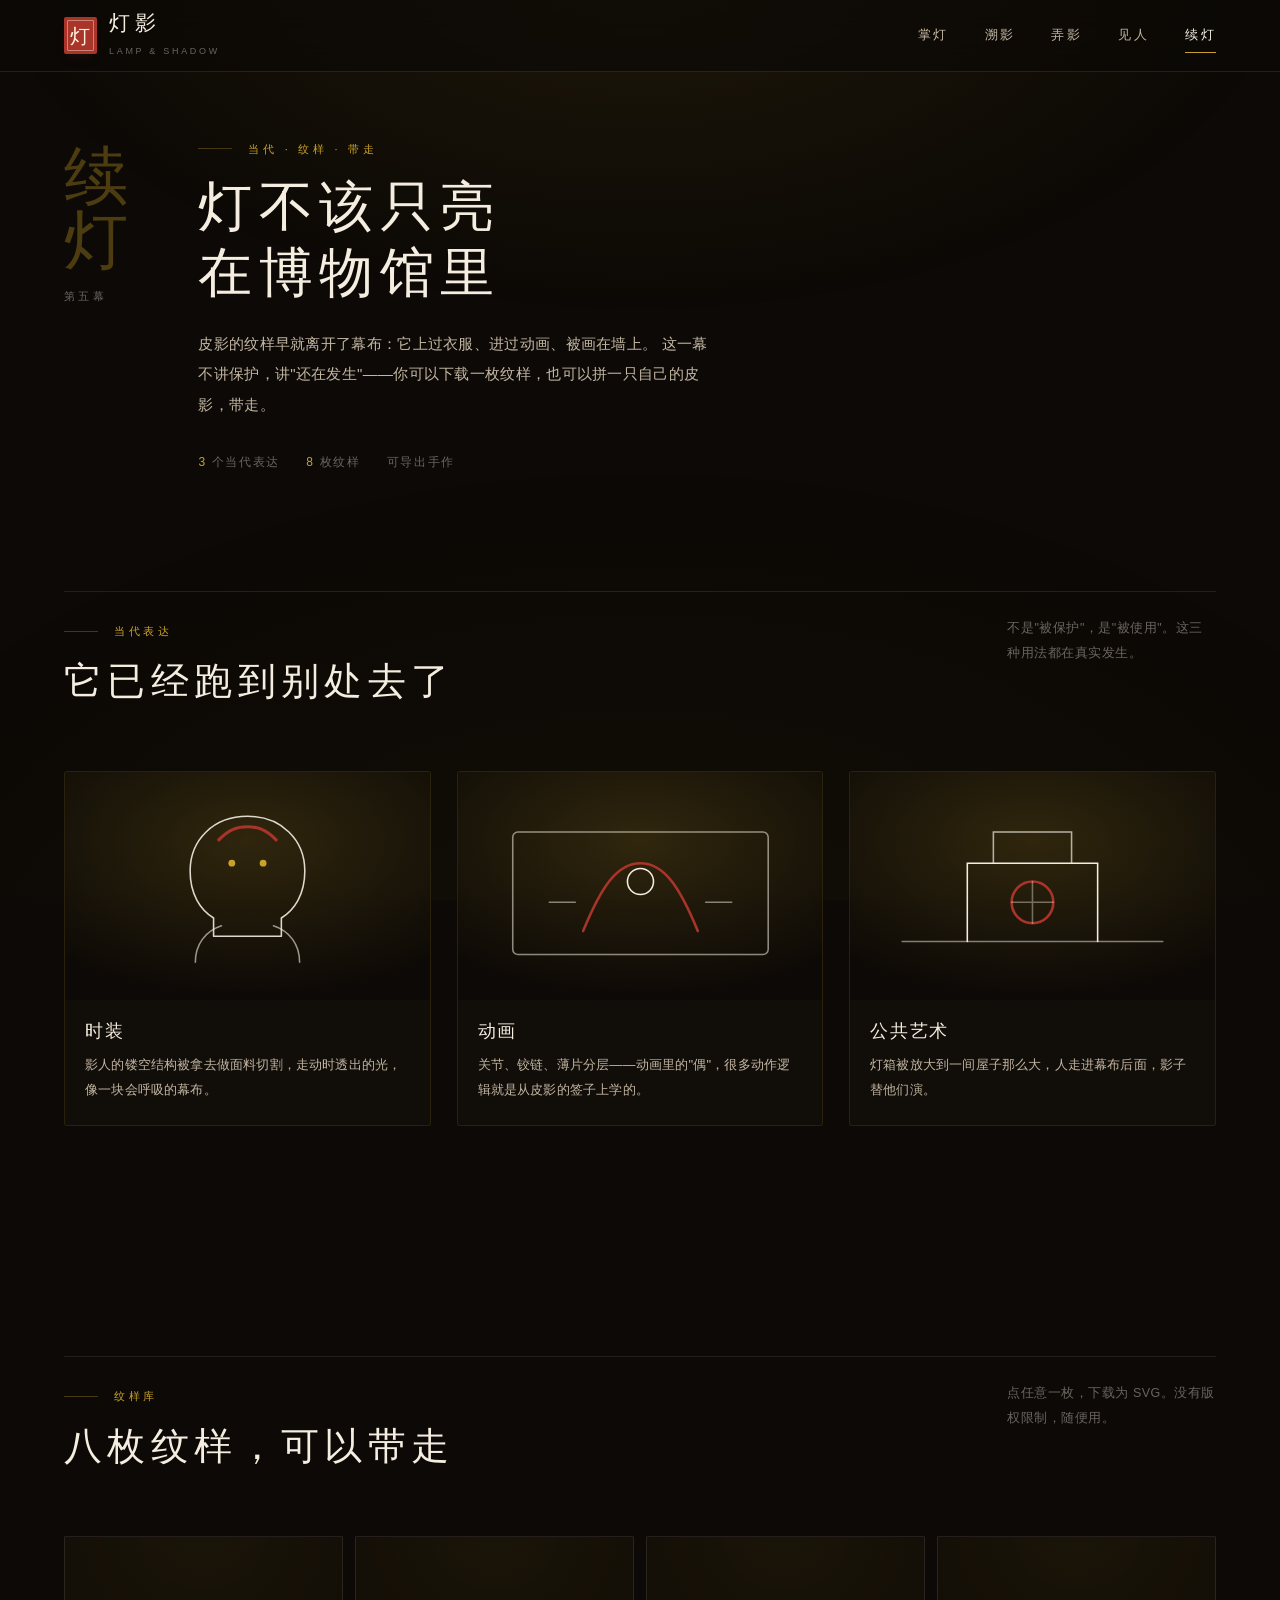
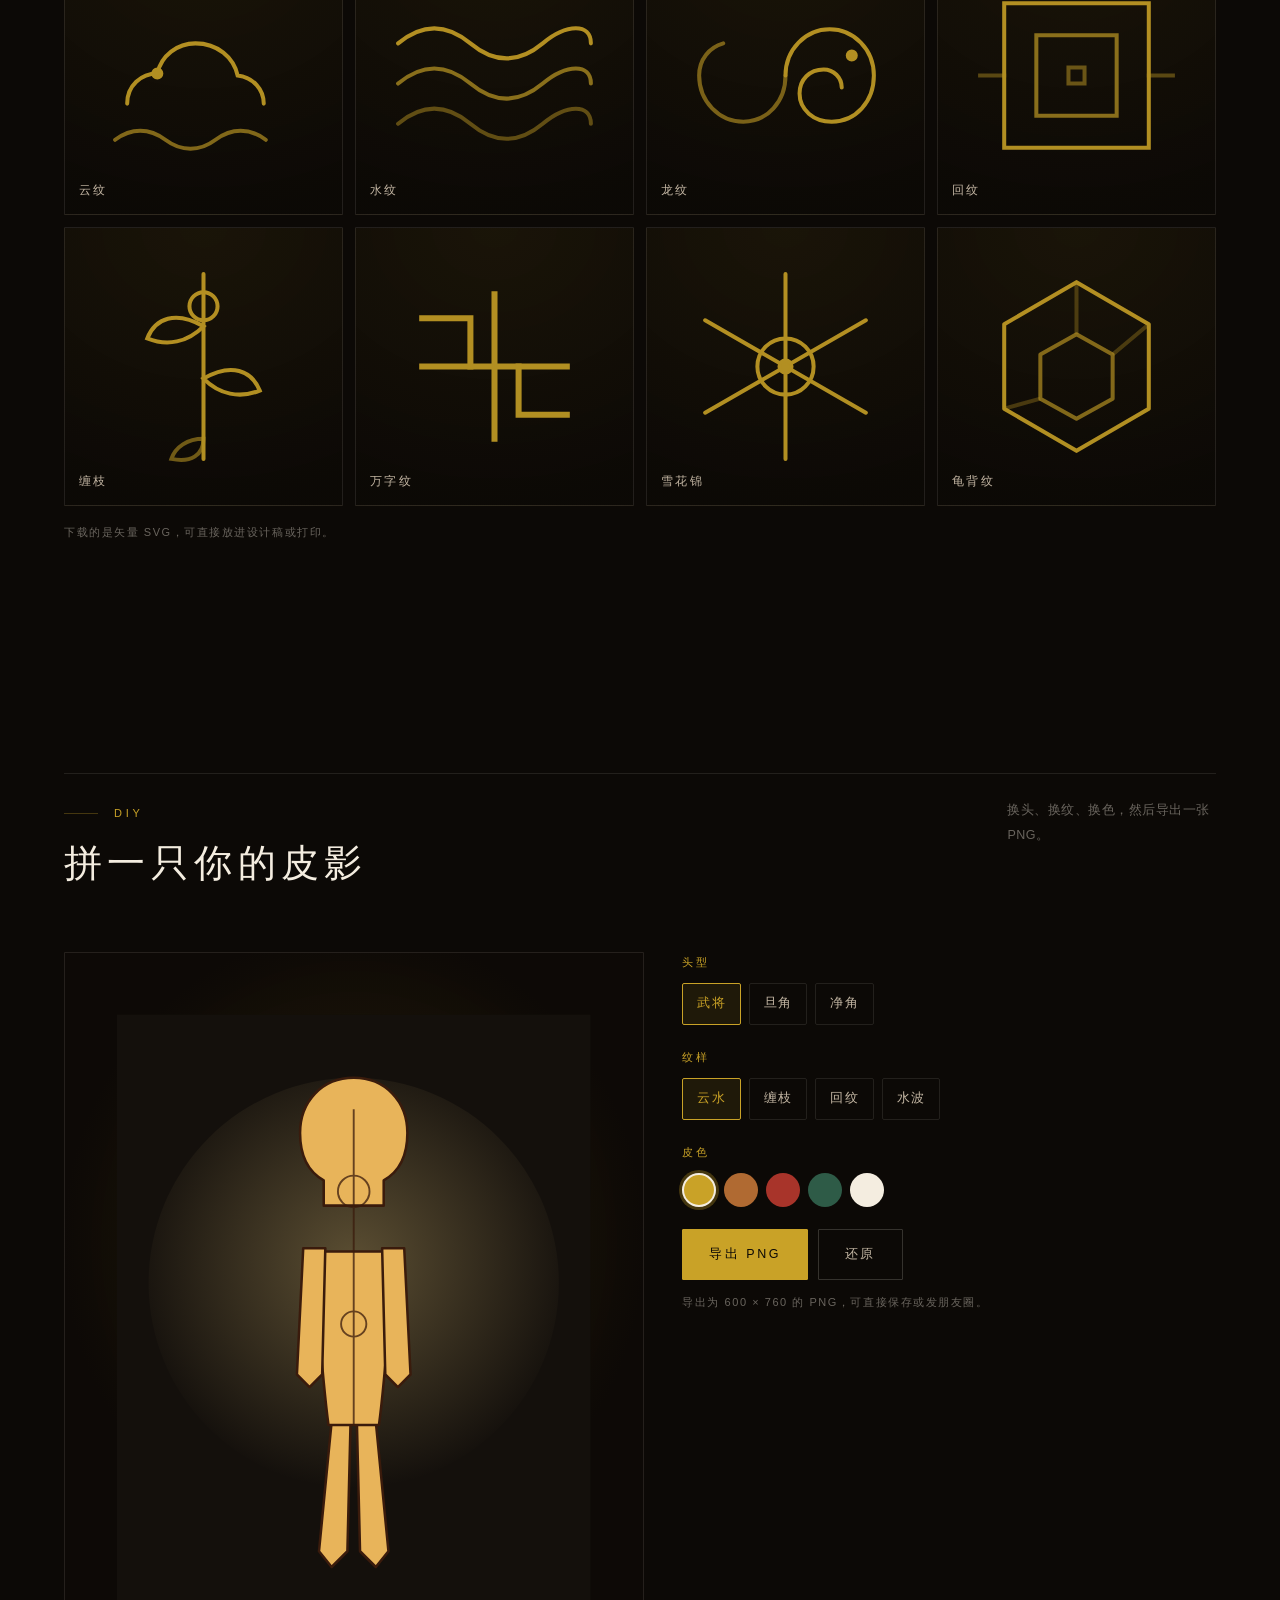
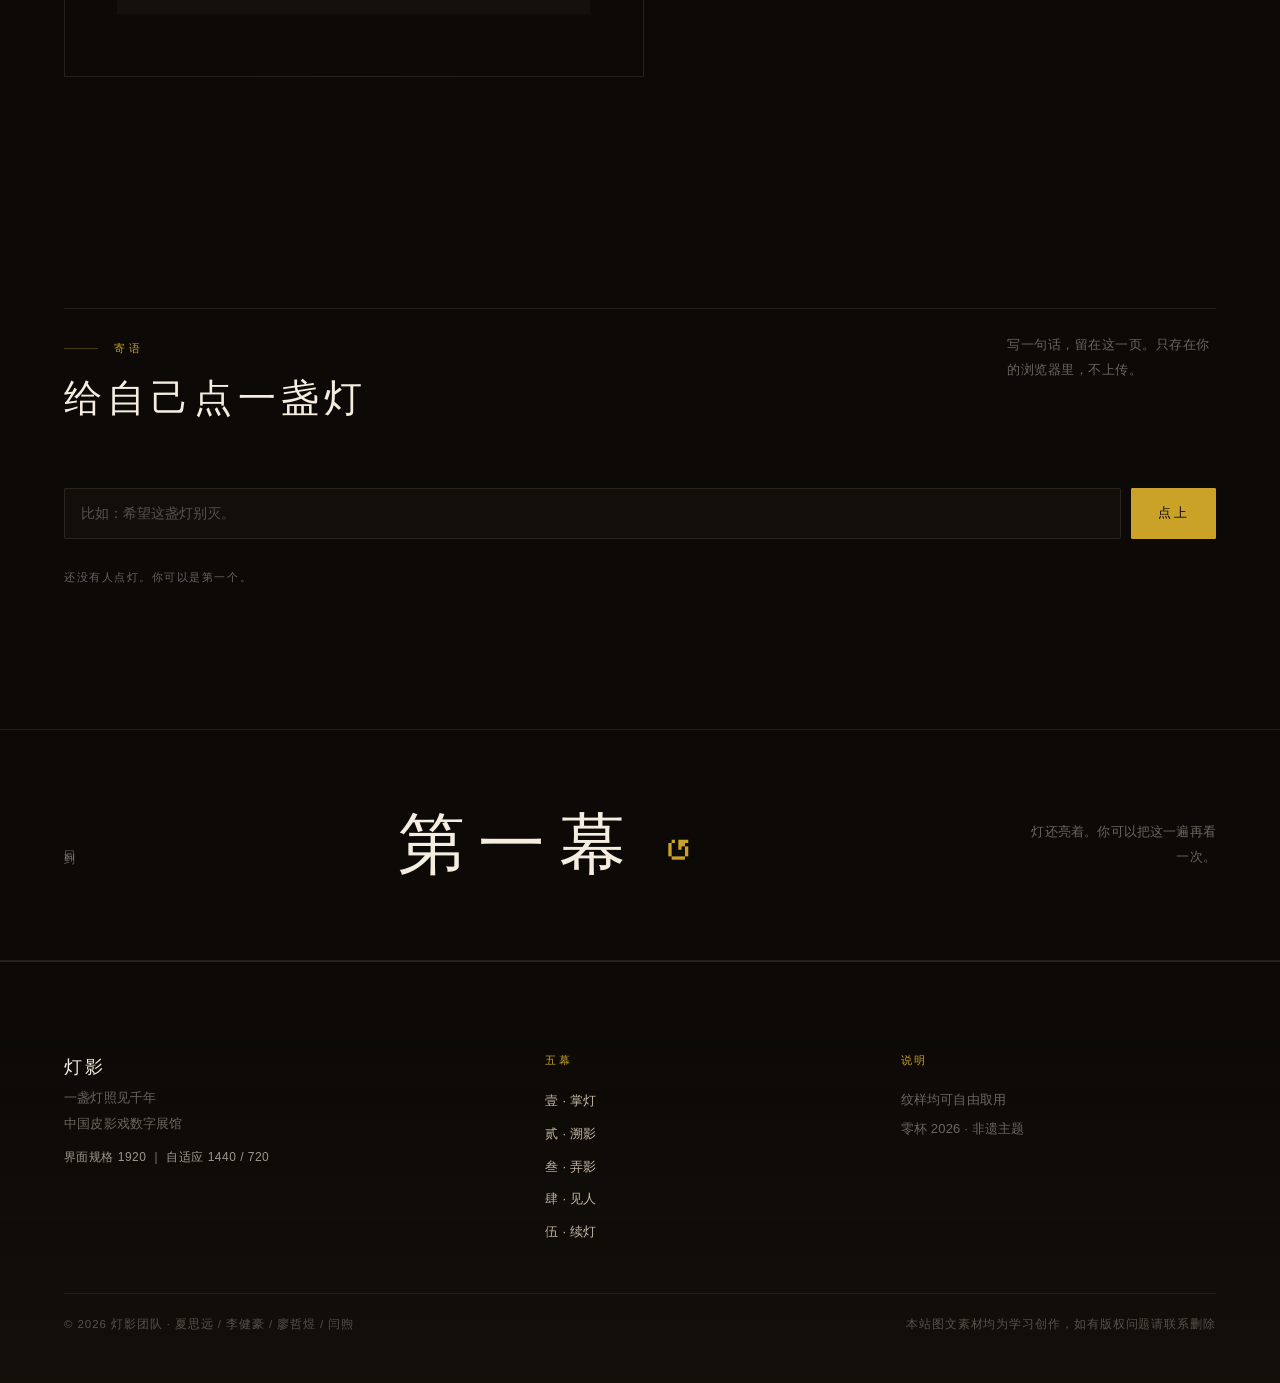
==== commit 6f78fa54: "style: 影窗木框与剧场场景重绘，纹样卡与 SVG 色值收口 - 影窗加 14px 深木框 + 内侧金线 + 上下内阴影，影子终于像装进窗里 - 剧场场景重绘：月轮、祥云、三层山、台沿栏杆、双影人" ====
--- a/web/future.html
+++ b/web/future.html
@@ -7,6 +7,7 @@
 <link rel="icon" type="image/svg+xml" href="data:image/svg+xml,%3Csvg%20xmlns='http://www.w3.org/2000/svg'%20viewBox='0%200%2032%2032'%3E%3Crect%20width='32'%20height='32'%20fill='%2316110D'/%3E%3Cpath%20d='M16%204v5'%20stroke='%23E8B45A'%20stroke-width='1.6'%20stroke-linecap='round'/%3E%3Cpath%20d='M10%209h12l-2%2012H12z'%20fill='%23E8B45A'/%3E%3Ccircle%20cx='16'%20cy='15'%20r='2.4'%20fill='%23FFF3DC'/%3E%3C/svg%3E">
 <meta name="description" content="续灯：纹样库、DIY 皮影生成与导出、点一盏自己的灯。灯影 · 中国皮影戏数字展馆。">
 <title>伍 · 续灯 ｜ 灯影</title>
+<link rel="stylesheet" href="assets/css/tokens.css">
 <link rel="stylesheet" href="assets/css/base.css">
 <link rel="stylesheet" href="assets/css/layout.css">
 <link rel="stylesheet" href="assets/css/components.css">
@@ -71,12 +72,12 @@
       <div class="cases">
         <article class="case reveal">
           <div class="case__art" aria-hidden="true">
-            <svg viewBox="0 0 280 175" width="100%" height="100%" fill="none" stroke="#E8B45A" stroke-width="1.2" stroke-linecap="round" stroke-linejoin="round">
+            <svg viewBox="0 0 280 175" width="100%" height="100%" fill="none" stroke="currentColor" stroke-width="1.2" stroke-linecap="round" stroke-linejoin="round">
               <path d="M140 34c26 0 44 18 44 42 0 18-8 30-18 36v14h-52v-14c-10-6-18-18-18-36 0-24 18-42 44-42z" opacity=".9"/>
               <path d="M100 146c0-14 8-24 20-28M180 146c0-14-8-24-20-28" opacity=".6"/>
-              <path d="M118 52c8-8 14-10 22-10s14 2 22 10" stroke="#B4352B" stroke-width="2.4"/>
-              <circle cx="128" cy="70" r="2.6" fill="#E8B45A" stroke="none"/>
-              <circle cx="152" cy="70" r="2.6" fill="#E8B45A" stroke="none"/>
+              <path d="M118 52c8-8 14-10 22-10s14 2 22 10" stroke="#A8342A" stroke-width="2.4"/>
+              <circle cx="128" cy="70" r="2.6" fill="#C9A227" stroke="none"/>
+              <circle cx="152" cy="70" r="2.6" fill="#C9A227" stroke="none"/>
             </svg>
           </div>
           <div class="case__body">
@@ -87,9 +88,9 @@
 
         <article class="case reveal">
           <div class="case__art" aria-hidden="true">
-            <svg viewBox="0 0 280 175" width="100%" height="100%" fill="none" stroke="#E8B45A" stroke-width="1.2" stroke-linecap="round">
+            <svg viewBox="0 0 280 175" width="100%" height="100%" fill="none" stroke="currentColor" stroke-width="1.2" stroke-linecap="round">
               <rect x="42" y="46" width="196" height="94" rx="4" opacity=".55"/>
-              <path d="M96 122c14-34 26-52 44-52s30 18 44 52" stroke="#B4352B" stroke-width="2"/>
+              <path d="M96 122c14-34 26-52 44-52s30 18 44 52" stroke="#A8342A" stroke-width="2"/>
               <path d="M70 100h20M190 100h20" opacity=".5"/>
               <circle cx="140" cy="84" r="10"/>
             </svg>
@@ -102,11 +103,11 @@
 
         <article class="case reveal">
           <div class="case__art" aria-hidden="true">
-            <svg viewBox="0 0 280 175" width="100%" height="100%" fill="none" stroke="#E8B45A" stroke-width="1.2" stroke-linecap="round">
+            <svg viewBox="0 0 280 175" width="100%" height="100%" fill="none" stroke="currentColor" stroke-width="1.2" stroke-linecap="round">
               <path d="M40 130h200" opacity=".5"/>
               <path d="M90 130V70h100v60" />
               <path d="M110 70V46h60v24" opacity=".7"/>
-              <circle cx="140" cy="100" r="16" stroke="#B4352B" stroke-width="2"/>
+              <circle cx="140" cy="100" r="16" stroke="#A8342A" stroke-width="2"/>
               <path d="M124 100h32M140 84v32" opacity=".4"/>
             </svg>
           </div>
@@ -131,16 +132,16 @@
 
       <div class="patterns" id="patterns">
         <button class="pattern" type="button" data-name="云纹">
-          <svg viewBox="0 0 120 120" fill="none" stroke="#E8B45A" stroke-width="2" stroke-linecap="round">
+          <svg viewBox="0 0 120 120" fill="none" stroke="currentColor" stroke-width="2" stroke-linecap="round">
             <path d="M22 74c0-9 7-15 15-15 2-9 10-15 19-15 11 0 19 7 21 16 8 1 13 7 13 14"/>
             <path d="M16 92c8-6 17-6 25 0s17 6 25 0 17-6 25 0" opacity=".7"/>
-            <circle cx="37" cy="59" r="2" fill="#E8B45A"/>
+            <circle cx="37" cy="59" r="2" fill="#C9A227"/>
           </svg>
           <span class="pattern__name">云纹</span>
         </button>
 
         <button class="pattern" type="button" data-name="水纹">
-          <svg viewBox="0 0 120 120" fill="none" stroke="#E8B45A" stroke-width="2" stroke-linecap="round">
+          <svg viewBox="0 0 120 120" fill="none" stroke="currentColor" stroke-width="2" stroke-linecap="round">
             <path d="M12 44c12-10 24-10 36 0s24 10 36 0 24-10 24 0"/>
             <path d="M12 64c12-10 24-10 36 0s24 10 36 0 24-10 24 0" opacity=".75"/>
             <path d="M12 84c12-10 24-10 36 0s24 10 36 0 24-10 24 0" opacity=".5"/>
@@ -149,16 +150,16 @@
         </button>
 
         <button class="pattern" type="button" data-name="龙纹">
-          <svg viewBox="0 0 120 120" fill="none" stroke="#E8B45A" stroke-width="2" stroke-linecap="round">
+          <svg viewBox="0 0 120 120" fill="none" stroke="currentColor" stroke-width="2" stroke-linecap="round">
             <path d="M60 60c0-13 10-23 22-23s22 10 22 23-9 23-21 23c-9 0-16-6-16-14 0-7 5-12 12-12 5 0 9 4 9 9"/>
             <path d="M60 60c0 13-9 23-21 23S17 73 17 60c0-8 5-14 12-16" opacity=".65"/>
-            <circle cx="93" cy="50" r="2" fill="#E8B45A"/>
+            <circle cx="93" cy="50" r="2" fill="#C9A227"/>
           </svg>
           <span class="pattern__name">龙纹</span>
         </button>
 
         <button class="pattern" type="button" data-name="回纹">
-          <svg viewBox="0 0 120 120" fill="none" stroke="#E8B45A" stroke-width="2" stroke-linecap="square">
+          <svg viewBox="0 0 120 120" fill="none" stroke="currentColor" stroke-width="2" stroke-linecap="square">
             <path d="M24 24h72v72H24z"/>
             <path d="M40 40h40v40H40z" opacity=".75"/>
             <path d="M56 56h8v8h-8z" opacity=".55"/>
@@ -168,7 +169,7 @@
         </button>
 
         <button class="pattern" type="button" data-name="缠枝">
-          <svg viewBox="0 0 120 120" fill="none" stroke="#E8B45A" stroke-width="2" stroke-linecap="round">
+          <svg viewBox="0 0 120 120" fill="none" stroke="currentColor" stroke-width="2" stroke-linecap="round">
             <path d="M60 14v92"/>
             <path d="M60 40c-14-8-24-4-28 6 10 4 20 2 28-6z"/>
             <path d="M60 66c14-8 24-4 28 6-10 4-20 2-28-6z"/>
@@ -179,7 +180,7 @@
         </button>
 
         <button class="pattern" type="button" data-name="万字纹">
-          <svg viewBox="0 0 120 120" fill="none" stroke="#E8B45A" stroke-width="3" stroke-linecap="square">
+          <svg viewBox="0 0 120 120" fill="none" stroke="currentColor" stroke-width="3" stroke-linecap="square">
             <path d="M24 60h72M60 24v72"/>
             <path d="M24 36h24v24M96 84H72V60"/>
           </svg>
@@ -187,16 +188,16 @@
         </button>
 
         <button class="pattern" type="button" data-name="雪花锦">
-          <svg viewBox="0 0 120 120" fill="none" stroke="#E8B45A" stroke-width="2" stroke-linecap="round">
+          <svg viewBox="0 0 120 120" fill="none" stroke="currentColor" stroke-width="2" stroke-linecap="round">
             <path d="M60 14v92M20 37l80 46M100 37L20 83"/>
             <circle cx="60" cy="60" r="14"/>
-            <circle cx="60" cy="60" r="3" fill="#E8B45A"/>
+            <circle cx="60" cy="60" r="3" fill="#C9A227"/>
           </svg>
           <span class="pattern__name">雪花锦</span>
         </button>
 
         <button class="pattern" type="button" data-name="龟背纹">
-          <svg viewBox="0 0 120 120" fill="none" stroke="#E8B45A" stroke-width="2" stroke-linejoin="round">
+          <svg viewBox="0 0 120 120" fill="none" stroke="currentColor" stroke-width="2" stroke-linejoin="round">
             <path d="M60 18 96 39v42L60 102 24 81V39z"/>
             <path d="M60 44 78 54v22L60 86 42 76V54z" opacity=".7"/>
             <path d="M60 18v26M96 39 78 54M24 81l18-5" opacity=".35"/>
@@ -204,7 +205,7 @@
           <span class="pattern__name">龟背纹</span>
         </button>
       </div>
-      <p class="tiny muted" style="margin-top:16px">下载的是矢量 SVG，可直接放进设计稿或打印。</p>
+      <p class="tiny muted mt-16">下载的是矢量 SVG，可直接放进设计稿或打印。</p>
     </div>
   </section>
 
@@ -223,8 +224,8 @@
           <svg id="diySvg" viewBox="0 0 300 380" role="img" aria-label="DIY 皮影预览">
             <defs>
               <radialGradient id="diyGlow" cx="50%" cy="45%" r="55%">
-                <stop offset="0" stop-color="#F2C879" stop-opacity=".35"/>
-                <stop offset="1" stop-color="#F2C879" stop-opacity="0"/>
+                <stop offset="0" stop-color="#E0C27A" stop-opacity=".35"/>
+                <stop offset="1" stop-color="#E0C27A" stop-opacity="0"/>
               </radialGradient>
             </defs>
             <rect width="300" height="380" fill="#14100C"/>
@@ -287,19 +288,19 @@
           <div class="diy__group">
             <p class="diy__label">皮色</p>
             <div class="swatches" id="colorChoices">
-              <button class="swatch" type="button" data-color="#E8B45A" aria-pressed="true" aria-label="灯黄" style="color:#E8B45A"></button>
-              <button class="swatch" type="button" data-color="#C97B32" aria-pressed="false" aria-label="赭石" style="color:#C97B32"></button>
-              <button class="swatch" type="button" data-color="#B4352B" aria-pressed="false" aria-label="朱砂" style="color:#B4352B"></button>
-              <button class="swatch" type="button" data-color="#2E6B4F" aria-pressed="false" aria-label="青绿" style="color:#2E6B4F"></button>
-              <button class="swatch" type="button" data-color="#F3EADC" aria-pressed="false" aria-label="纸白" style="color:#F3EADC"></button>
+              <button class="swatch sw--lamp" type="button" data-color="#C9A227" aria-pressed="true" aria-label="灯黄"></button>
+              <button class="swatch sw--ochre" type="button" data-color="#C97B32" aria-pressed="false" aria-label="赭石"></button>
+              <button class="swatch sw--cinnabar" type="button" data-color="#A8342A" aria-pressed="false" aria-label="朱砂"></button>
+              <button class="swatch sw--jade" type="button" data-color="#2E5B47" aria-pressed="false" aria-label="青绿"></button>
+              <button class="swatch sw--paper" type="button" data-color="#F3EADC" aria-pressed="false" aria-label="纸白"></button>
             </div>
           </div>
 
-          <div class="controls-row" style="margin-top:8px">
+          <div class="controls-row mt-8">
             <button class="btn btn--solid" type="button" id="exportBtn">导出 PNG</button>
             <button class="btn btn--ghost" type="button" id="resetDiy">还原</button>
           </div>
-          <p class="tiny muted" style="margin-top:12px" id="exportHint">导出为 600 × 760 的 PNG，可直接保存或发朋友圈。</p>
+          <p class="tiny muted mt-12" id="exportHint">导出为 600 × 760 的 PNG，可直接保存或发朋友圈。</p>
         </div>
       </div>
     </div>
@@ -317,7 +318,7 @@
 
       <div class="wishes">
         <form class="wish-form" id="wishForm">
-          <label for="wishInput" class="sr-only" style="position:absolute;left:-9999px">写一句寄语</label>
+          <label for="wishInput" class="sr-only">写一句寄语</label>
           <input class="wish-input" id="wishInput" type="text" maxlength="40" placeholder="比如：希望这盏灯别灭。">
           <button class="btn btn--solid" type="submit">点上</button>
         </form>
--- a/web/assets/css/tokens.css
+++ b/web/assets/css/tokens.css
@@ -0,0 +1,79 @@
+/* =========================================================
+   灯影 · tokens.css  (v2 · 宋刻暗金)
+   全站唯一的设计变量来源。页面层不得再写颜色/时长字面量。
+   气质关键词：宋刻、暗金、大留白、细线、克制
+   ========================================================= */
+
+:root {
+  /* ---------- 颜色：比 v1 更深、更旧、更哑 ---------- */
+  --ink: #0C0906;          /* 暗场底，接近墨 */
+  --ink-2: #13100B;
+  --curtain: #1A140E;      /* 卡片 / 幕布 */
+  --paper: #F4EDE0;        /* 宣纸白 */
+  --paper-dim: #C3B6A3;
+  --paper-faint: rgba(244, 237, 224, .40);
+
+  --lamp: #C9A227;         /* 旧金：压住饱和度，避免"塑料黄" */
+  --lamp-soft: #E0C27A;
+  --lamp-hot: #F4E2B2;
+  --ochre: #B06A32;
+  --cinnabar: #A8342A;
+  --jade: #2E5B47;
+
+  /* ---------- 线：三种语义 ---------- */
+  --line: rgba(201, 162, 39, .13);
+  --line-strong: rgba(201, 162, 39, .30);
+  --hair: rgba(244, 237, 224, .10);
+  --hair-strong: rgba(244, 237, 224, .22);
+
+  /* ---------- 字体 ---------- */
+  --serif: "Songti SC", "Noto Serif SC", "Source Han Serif SC", "STSong", "SimSun", serif;
+  --sans: "PingFang SC", "Microsoft YaHei", "Noto Sans CJK SC", "Hiragino Sans GB", sans-serif;
+  --num: Georgia, "Times New Roman", serif;
+
+  /* ---------- 字阶：7 档，标题 fluid ---------- */
+  --fs-display: clamp(40px, 5.6vw, 78px);
+  --fs-h1: clamp(32px, 4.2vw, 58px);
+  --fs-h2: clamp(24px, 3vw, 40px);
+  --fs-h3: clamp(18px, 1.6vw, 23px);
+  --fs-lead: clamp(15px, 1.15vw, 18px);
+  --fs-body: 15px;
+  --fs-small: 13px;
+  --fs-micro: 11px;
+
+  /* ---------- 节奏 ---------- */
+  --ease: cubic-bezier(.22, .61, .36, 1);
+  --ease-out: cubic-bezier(.16, .84, .44, 1);
+  --ease-in-out: cubic-bezier(.65, .05, .36, 1);
+
+  --t-fast: 160ms;
+  --t-base: 320ms;
+  --t-slow: 640ms;
+
+  /* ---------- 间距（4px 基准，补两档大间距） ---------- */
+  --s1: 4px;
+  --s2: 8px;
+  --s3: 12px;
+  --s4: 16px;
+  --s5: 24px;
+  --s6: 32px;
+  --s7: 48px;
+  --s8: 72px;
+  --s9: 104px;
+  --s10: 144px;
+
+  /* ---------- 圆角：近乎直角 ---------- */
+  --r-sm: 1px;
+  --r-md: 2px;
+
+  /* ---------- 布局 ---------- */
+  --page: clamp(20px, 5vw, 112px);
+  --nav-h: 72px;
+  --measure: 34em;
+
+  /* ---------- 光：整站唯一的亮度参数 0.15 ~ 1 ---------- */
+  --lamp-level: 1;
+  --ambient: calc(.35 + var(--lamp-level) * .65);
+  --key: calc(.3 + var(--lamp-level) * .7);
+  --rim: calc(.2 + var(--lamp-level) * .8);
+}
--- a/web/assets/css/base.css
+++ b/web/assets/css/base.css
@@ -1,39 +1,8 @@
 /* =========================================================
    灯影 · base.css
-   变量、重置、字体层级、导航与页脚
+   重置、排版、焦点、导航与页脚
+   设计变量见 tokens.css —— 本文件与页面层不得自设颜色
    ========================================================= */
-
-:root {
-  /* 颜色 */
-  --ink: #16110D;
-  --ink-2: #1D1712;
-  --curtain: #241C16;
-  --paper: #F3EADC;
-  --paper-dim: #C9BCA9;
-  --paper-faint: rgba(243, 234, 220, .46);
-  --lamp: #E8B45A;
-  --lamp-soft: #F2C879;
-  --cinnabar: #B4352B;
-  --jade: #2E6B4F;
-
-  /* 线 */
-  --line: rgba(232, 180, 90, .16);
-  --line-strong: rgba(232, 180, 90, .38);
-
-  /* 字体 */
-  --serif: "Songti SC", "Noto Serif SC", "Source Han Serif SC", "STSong", "SimSun", serif;
-  --sans: "PingFang SC", "Microsoft YaHei", "Noto Sans CJK SC", "Hiragino Sans GB", sans-serif;
-  --num: Georgia, "Times New Roman", serif;
-
-  /* 节奏 */
-  --ease: cubic-bezier(.22, .61, .36, 1);
-  --ease-out: cubic-bezier(.16, .84, .44, 1);
-  --page: clamp(20px, 5vw, 112px);
-  --nav-h: 76px;
-
-  /* 光：整站唯一的亮度参数 0.15 ~ 1 */
-  --lamp-level: 1;
-}
 
 *,
 *::before,
@@ -51,13 +20,14 @@
   background: var(--ink);
   color: var(--paper);
   font-family: var(--sans);
-  font-size: 16px;
-  line-height: 1.85;
+  font-size: var(--fs-body);
+  line-height: 1.9;
+  letter-spacing: .012em;
   -webkit-font-smoothing: antialiased;
   text-rendering: optimizeLegibility;
 }
 
-/* 灯箱底色：中心一团暖光，边缘沉入黑 */
+/* 灯箱底色：中心一团暖光，边缘沉入黑；再压一层极淡的纸纹 */
 body::before {
   content: "";
   position: fixed;
@@ -65,8 +35,8 @@
   pointer-events: none;
   z-index: 0;
   background:
-    radial-gradient(900px 520px at 50% -8%, rgba(232, 180, 90, .13), rgba(232, 180, 90, 0) 68%),
-    radial-gradient(1200px 800px at 50% 120%, rgba(232, 180, 90, .05), rgba(232, 180, 90, 0) 70%);
+    radial-gradient(1000px 560px at 50% -6%, rgba(201, 162, 39, .10), rgba(201, 162, 39, 0) 66%),
+    radial-gradient(1300px 860px at 50% 118%, rgba(201, 162, 39, .04), rgba(201, 162, 39, 0) 72%);
   opacity: calc(.35 + var(--lamp-level) * .65);
   transition: opacity .8s var(--ease);
 }
@@ -77,7 +47,7 @@
 p, h1, h2, h3, h4, figure, blockquote { margin: 0; }
 ul, ol { margin: 0; padding: 0; list-style: none; }
 
-::selection { background: rgba(180, 53, 43, .55); color: #FBF3E6; }
+::selection { background: rgba(168, 52, 42, .55); color: #FBF3E6; }
 
 :focus-visible {
   outline: 2px solid var(--lamp);
@@ -108,34 +78,34 @@
   z-index: 1;
 }
 
-.section { padding-block: clamp(64px, 9vw, 132px); }
-.section--tight { padding-block: clamp(40px, 5.4vw, 82px); }
+.section { padding-block: clamp(88px, 11vw, 168px); }
+.section--tight { padding-block: clamp(56px, 7vw, 104px); }
 
 .eyebrow {
   display: flex;
   align-items: center;
-  gap: 14px;
-  font-size: 11px;
-  letter-spacing: .28em;
+  gap: 16px;
+  font-size: var(--fs-micro);
+  letter-spacing: .34em;
   color: var(--lamp);
   text-transform: uppercase;
 }
 .eyebrow::before {
   content: "";
-  width: 26px;
+  width: 34px;
   height: 1px;
-  background: var(--lamp);
+  background: var(--line-strong);
   flex: none;
 }
 
-h1, h2, h3, .serif { font-family: var(--serif); font-weight: 600; }
-h1 { font-size: clamp(34px, 4.6vw, 62px); line-height: 1.24; letter-spacing: .08em; }
-h2 { font-size: clamp(26px, 3.4vw, 44px); line-height: 1.3; letter-spacing: .1em; }
-h3 { font-size: clamp(19px, 1.7vw, 24px); line-height: 1.45; letter-spacing: .08em; }
-
-.lead { font-size: clamp(16px, 1.25vw, 19px); color: var(--paper-dim); line-height: 1.95; }
+h1, h2, h3, .serif { font-family: var(--serif); font-weight: 500; }
+h1 { font-size: var(--fs-h1); line-height: 1.22; letter-spacing: .12em; }
+h2 { font-size: var(--fs-h2); line-height: 1.32; letter-spacing: .14em; }
+h3 { font-size: var(--fs-h3); line-height: 1.5; letter-spacing: .1em; }
+
+.lead { font-size: var(--fs-lead); color: var(--paper-dim); line-height: 2.05; letter-spacing: .02em; }
 .muted { color: var(--paper-faint); }
-.tiny { font-size: 12px; letter-spacing: .12em; }
+.tiny { font-size: var(--fs-micro); letter-spacing: .14em; }
 .num { font-family: var(--num); }
 
 .vertical { writing-mode: vertical-rl; text-orientation: upright; letter-spacing: .34em; }
@@ -148,10 +118,10 @@
   height: var(--nav-h);
   display: flex;
   align-items: center;
-  background: rgba(22, 17, 13, .82);
-  -webkit-backdrop-filter: blur(18px);
-  backdrop-filter: blur(18px);
-  border-bottom: 1px solid rgba(232, 180, 90, .1);
+  background: rgba(12, 9, 6, .70);
+  -webkit-backdrop-filter: blur(14px);
+  backdrop-filter: blur(14px);
+  border-bottom: 1px solid var(--hair);
   transition: background .4s var(--ease), border-color .4s var(--ease);
 }
 .nav__inner {
@@ -165,34 +135,35 @@
 }
 .brand { display: flex; align-items: center; gap: 12px; }
 .brand__seal {
-  width: 34px;
-  height: 38px;
+  width: 33px;
+  height: 37px;
   display: grid;
   place-items: center;
   background: var(--cinnabar);
   color: #FBEFDD;
   font-family: var(--serif);
-  font-size: 21px;
+  font-size: 20px;
   line-height: 1;
-  border-radius: 3px 1px 3px 1px;
+  border-radius: 2px;
   position: relative;
   flex: none;
+  box-shadow: 0 6px 18px -12px rgba(168, 52, 42, .9);
 }
 .brand__seal::after {
   content: "";
   position: absolute;
   inset: 3px;
-  border: 1px solid rgba(251, 239, 221, .5);
+  border: 1px solid rgba(251, 239, 221, .42);
   border-radius: 1px;
 }
-.brand__name { font-family: var(--serif); font-size: 20px; letter-spacing: .18em; line-height: 1.1; }
-.brand__sub { display: block; font-size: 9px; letter-spacing: .24em; color: var(--paper-faint); margin-top: 3px; }
-
-.nav__links { display: flex; align-items: center; gap: clamp(18px, 2.6vw, 42px); }
+.brand__name { font-family: var(--serif); font-size: 21px; letter-spacing: .22em; line-height: 1.1; }
+.brand__sub { display: block; font-size: 9px; letter-spacing: .3em; color: var(--paper-faint); margin-top: 4px; }
+
+.nav__links { display: flex; align-items: center; gap: clamp(20px, 2.8vw, 46px); }
 .nav__links a {
   position: relative;
-  font-size: 13px;
-  letter-spacing: .16em;
+  font-size: 12.5px;
+  letter-spacing: .2em;
   color: var(--paper-dim);
   padding: 6px 0;
   transition: color .25s var(--ease);
@@ -247,7 +218,7 @@
     align-items: flex-start;
     gap: 4px;
     padding: 18px var(--page) 26px;
-    background: rgba(22, 17, 13, .97);
+    background: rgba(12, 9, 6, .97);
     border-bottom: 1px solid var(--line);
     transform: translateY(-12px);
     opacity: 0;
@@ -255,14 +226,14 @@
     transition: opacity .25s var(--ease), transform .25s var(--ease), visibility .25s;
   }
   .nav__links[data-open="true"] { opacity: 1; visibility: visible; transform: translateY(0); }
-  .nav__links a { font-size: 16px; padding: 12px 0; width: 100%; border-bottom: 1px solid rgba(232, 180, 90, .1); }
+  .nav__links a { font-size: 16px; padding: 12px 0; width: 100%; border-bottom: 1px solid rgba(201, 162, 39, .1); }
 }
 
 /* ---------- 页脚 ---------- */
 .footer {
-  border-top: 1px solid var(--line);
-  padding-block: 56px 40px;
-  background: linear-gradient(180deg, rgba(36, 28, 22, 0), rgba(36, 28, 22, .6));
+  border-top: 1px solid var(--hair);
+  padding-block: clamp(56px, 7vw, 88px) clamp(32px, 4vw, 48px);
+  background: linear-gradient(180deg, rgba(26, 20, 14, 0), rgba(26, 20, 14, .55));
 }
 .footer__grid {
   display: grid;
@@ -276,7 +247,7 @@
   margin-top: 8px;
   font-size: 12px;
   letter-spacing: .04em;
-  color: rgba(243, 234, 220, .62);
+  color: rgba(244, 237, 224, .62);
 }
 .footer__col h4 {
   font-size: 11px;
@@ -290,14 +261,14 @@
 .footer__bottom {
   margin-top: 44px;
   padding-top: 20px;
-  border-top: 1px solid rgba(232, 180, 90, .1);
+  border-top: 1px solid rgba(201, 162, 39, .1);
   display: flex;
   justify-content: space-between;
   gap: 16px;
   flex-wrap: wrap;
   font-size: 11.5px;
   letter-spacing: .08em;
-  color: rgba(243, 234, 220, .3);
+  color: rgba(244, 237, 224, .3);
 }
 @media (max-width: 860px) {
   .footer__grid { grid-template-columns: 1fr; gap: 28px; }
@@ -316,3 +287,11 @@
   .reveal { opacity: 1; transform: none; transition: none; }
   *, *::before, *::after { animation-duration: .001ms !important; animation-iteration-count: 1 !important; transition-duration: .001ms !important; }
 }
+
+/* ---------- 工具类（替代内联 style） ---------- */
+.mt-8 { margin-top: var(--s2); }
+.mt-12 { margin-top: var(--s3); }
+.mt-16 { margin-top: var(--s4); }
+.mt-24 { margin-top: var(--s5); }
+.measure { max-width: 56ch; }
+.sprite-defs { position: absolute; width: 0; height: 0; overflow: hidden; }
--- a/web/assets/css/layout.css
+++ b/web/assets/css/layout.css
@@ -21,7 +21,7 @@
   font-family: var(--serif);
   font-size: clamp(46px, 5vw, 68px);
   letter-spacing: .1em;
-  color: rgba(232, 180, 90, .34);
+  color: rgba(201, 162, 39, .34);
   line-height: 1;
   padding-top: 6px;
   user-select: none;
@@ -71,13 +71,15 @@
 /* ---------- 区块标题 ---------- */
 .block-head {
   display: flex;
-  align-items: flex-end;
+  align-items: baseline;
   justify-content: space-between;
-  gap: 24px;
-  margin-bottom: clamp(28px, 4vw, 52px);
+  gap: 32px;
+  padding-top: var(--s5);
+  border-top: 1px solid var(--hair);
+  margin-bottom: clamp(36px, 5vw, 72px);
 }
-.block-head__text h2 { margin-top: 10px; }
-.block-head__note { font-size: 13px; color: var(--paper-faint); max-width: 34ch; line-height: 1.9; }
+.block-head__text h2 { margin-top: 14px; }
+.block-head__note { font-size: 12.5px; color: var(--paper-faint); max-width: 30ch; line-height: 2; letter-spacing: .04em; }
 @media (max-width: 780px) {
   .block-head { flex-direction: column; align-items: flex-start; gap: 14px; }
 }
@@ -85,18 +87,18 @@
 /* ---------- 下一幕 ---------- */
 .next-scene {
   display: block;
-  border-top: 1px solid var(--line);
-  border-bottom: 1px solid var(--line);
-  background: linear-gradient(90deg, rgba(232, 180, 90, .04), rgba(232, 180, 90, 0));
-  transition: background .4s var(--ease);
+  border-top: 1px solid var(--hair);
+  border-bottom: 1px solid var(--hair);
+  background: none;
+  transition: border-color var(--t-base) var(--ease);
 }
-.next-scene:hover { background: linear-gradient(90deg, rgba(232, 180, 90, .1), rgba(232, 180, 90, .01)); }
+.next-scene:hover { border-color: var(--line-strong); }
 .next-scene__inner {
   display: flex;
   align-items: center;
   justify-content: space-between;
   gap: 24px;
-  padding-block: clamp(34px, 5vw, 62px);
+  padding-block: clamp(48px, 6.4vw, 88px);
 }
 .next-scene__label {
   font-size: 11px;
@@ -107,12 +109,12 @@
 }
 .next-scene__name {
   font-family: var(--serif);
-  font-size: clamp(30px, 4.6vw, 62px);
-  letter-spacing: .16em;
+  font-size: clamp(34px, 5.2vw, 72px);
+  letter-spacing: .2em;
   line-height: 1;
   display: flex;
   align-items: center;
-  gap: 22px;
+  gap: 26px;
 }
 .next-scene__arrow {
   font-family: var(--num);
@@ -155,11 +157,11 @@
   position: absolute;
   inset: 0;
   pointer-events: none;
-  background-image: radial-gradient(rgba(36, 28, 22, .07) 1px, transparent 1px);
+  background-image: radial-gradient(rgba(26, 20, 14, .07) 1px, transparent 1px);
   background-size: 4px 4px;
   opacity: .5;
 }
 .paper-block .eyebrow { color: var(--cinnabar); }
 .paper-block .eyebrow::before { background: var(--cinnabar); }
 .paper-block .muted,
-.paper-block .block-head__note { color: rgba(36, 28, 22, .6); }
+.paper-block .block-head__note { color: rgba(26, 20, 14, .6); }
--- a/web/assets/css/components.css
+++ b/web/assets/css/components.css
@@ -8,82 +8,102 @@
   display: inline-flex;
   align-items: center;
   gap: 10px;
-  padding: 12px 24px;
+  padding: 13px 26px;
   border: 1px solid var(--line-strong);
-  border-radius: 2px;
+  border-radius: var(--r-sm);
   background: transparent;
   color: var(--paper);
-  font-size: 13px;
-  letter-spacing: .16em;
-  transition: background .3s var(--ease), border-color .3s var(--ease), color .3s var(--ease), transform .2s var(--ease);
-}
-.btn:hover { background: rgba(232, 180, 90, .12); border-color: var(--lamp); }
+  font-size: 12.5px;
+  letter-spacing: .2em;
+  transition: background var(--t-base) var(--ease), border-color var(--t-base) var(--ease), color var(--t-base) var(--ease);
+}
+.btn:hover { background: rgba(201, 162, 39, .12); border-color: var(--lamp); }
 .btn:active { transform: translateY(1px); }
 .btn--solid { background: var(--lamp); border-color: var(--lamp); color: var(--ink); }
 .btn--solid:hover { background: var(--lamp-soft); border-color: var(--lamp-soft); }
-.btn--ghost { border-color: rgba(243, 234, 220, .18); color: var(--paper-dim); }
+.btn--ghost { border-color: rgba(244, 237, 224, .18); color: var(--paper-dim); }
 .btn[disabled] { opacity: .38; cursor: not-allowed; }
 
 .chip {
   display: inline-flex;
   align-items: center;
   gap: 6px;
-  padding: 5px 12px;
-  border: 1px solid rgba(232, 180, 90, .26);
-  border-radius: 999px;
-  font-size: 11.5px;
-  letter-spacing: .1em;
+  padding: 4px 10px;
+  border: 1px solid rgba(201, 162, 39, .26);
+  border-radius: var(--r-sm);
+  font-size: 11px;
+  letter-spacing: .14em;
   color: var(--lamp);
   white-space: nowrap;
 }
 
-/* ---------- 首页入口卡 ---------- */
-.entries { display: grid; grid-template-columns: repeat(3, minmax(0, 1fr)); gap: clamp(14px, 1.8vw, 24px); }
+/* ---------- 首页入口：无卡无边，靠细线与编号立骨 ---------- */
+.entries {
+  display: grid;
+  grid-template-columns: repeat(3, minmax(0, 1fr));
+  gap: 0 clamp(28px, 4vw, 64px);
+  border-top: 1px solid var(--hair-strong);
+}
 .entry {
   position: relative;
   display: flex;
   flex-direction: column;
-  min-height: clamp(240px, 26vw, 340px);
-  padding: clamp(22px, 2.4vw, 34px);
-  border: 1px solid var(--line);
-  border-radius: 3px;
-  background: linear-gradient(180deg, rgba(36, 28, 22, .82), rgba(22, 17, 13, .9));
-  overflow: hidden;
-  transition: transform .3s var(--ease), border-color .3s var(--ease), box-shadow .3s var(--ease);
-}
-.entry::after {
+  min-height: clamp(220px, 22vw, 300px);
+  padding: clamp(26px, 2.8vw, 40px) 0 clamp(22px, 2.4vw, 32px);
+  border: 0;
+  border-radius: 0;
+  background: none;
+  overflow: visible;
+  transition: color var(--t-base) var(--ease);
+}
+/* 悬停时顶部细线从金变亮，替掉原来的"抬升卡片" */
+.entry::before {
   content: "";
   position: absolute;
-  inset: 0;
-  background: radial-gradient(320px 220px at 50% 116%, rgba(232, 180, 90, .16), transparent 70%);
-  opacity: 0;
-  transition: opacity .35s var(--ease);
-}
-.entry:hover, .entry:focus-visible {
-  transform: translateY(-6px);
-  border-color: var(--line-strong);
-  box-shadow: 0 24px 60px -34px rgba(232, 180, 90, .6);
-}
-.entry:hover::after { opacity: 1; }
-.entry__num { display: block; font-family: var(--num); font-size: 13px; color: var(--paper-faint); letter-spacing: .2em; }
-.entry__name { display: block; font-family: var(--serif); font-size: clamp(26px, 2.6vw, 36px); letter-spacing: .18em; margin-top: 18px; }
-.entry__line { display: block; font-size: 13.5px; color: var(--paper-dim); line-height: 1.9; margin-top: 12px; }
+  top: -1px;
+  left: 0;
+  right: 0;
+  height: 1px;
+  background: var(--lamp);
+  transform: scaleX(0);
+  transform-origin: left;
+  transition: transform var(--t-slow) var(--ease);
+}
+.entry::after { content: none; }
+.entry:hover::before,
+.entry:focus-visible::before { transform: scaleX(1); }
+.entry__num {
+  display: block;
+  font-family: var(--num);
+  font-size: 12px;
+  color: var(--paper-faint);
+  letter-spacing: .24em;
+}
+.entry__name {
+  display: block;
+  font-family: var(--serif);
+  font-size: clamp(28px, 2.8vw, 40px);
+  letter-spacing: .22em;
+  margin-top: 22px;
+  line-height: 1.3;
+}
+.entry__line { display: block; font-size: var(--fs-small); color: var(--paper-dim); line-height: 2; margin-top: 14px; max-width: 24em; }
 .entry__go {
   margin-top: auto;
-  padding-top: 26px;
-  font-size: 12px;
-  letter-spacing: .2em;
+  padding-top: 34px;
+  font-size: var(--fs-micro);
+  letter-spacing: .24em;
   color: var(--lamp);
   display: flex;
   align-items: center;
   gap: 10px;
 }
-.entry__go span { transition: transform .3s var(--ease); }
-.entry:hover .entry__go span { transform: translateX(8px); }
+.entry__go span { transition: transform var(--t-base) var(--ease); }
+.entry:hover .entry__go span { transform: translateX(10px); }
 .entry__badge {
   position: absolute;
-  top: 18px;
-  right: 18px;
+  top: clamp(26px, 2.8vw, 40px);
+  right: 0;
   font-size: 10px;
   letter-spacing: .16em;
   color: var(--ink);
@@ -92,11 +112,14 @@
   border-radius: 999px;
   opacity: 0;
   transform: translateY(-4px);
-  transition: opacity .3s var(--ease), transform .3s var(--ease);
+  transition: opacity var(--t-base) var(--ease), transform var(--t-base) var(--ease);
 }
 .entry.is-passed .entry__badge { opacity: 1; transform: none; }
 
-@media (max-width: 860px) { .entries { grid-template-columns: 1fr; } .entry { min-height: 200px; } }
+@media (max-width: 860px) {
+  .entries { grid-template-columns: 1fr; }
+  .entry { min-height: 0; padding-bottom: 26px; border-bottom: 1px solid var(--hair); }
+}
 
 /* ---------- 引语 / 导语 ---------- */
 .quote {
@@ -118,7 +141,7 @@
   top: 6px;
   bottom: 6px;
   width: 1px;
-  background: rgba(232, 180, 90, .16);
+  background: rgba(201, 162, 39, .16);
 }
 .timeline__progress {
   position: absolute;
@@ -126,7 +149,7 @@
   top: 6px;
   width: 1px;
   height: 0;
-  background: linear-gradient(180deg, var(--lamp), rgba(232, 180, 90, .2));
+  background: linear-gradient(180deg, var(--lamp), rgba(201, 162, 39, .2));
   transition: height .2s linear;
 }
 .tl-item { position: relative; padding: 0 0 clamp(26px, 3.6vw, 44px) clamp(30px, 3.4vw, 46px); }
@@ -139,14 +162,14 @@
   width: 15px;
   height: 15px;
   border-radius: 50%;
-  border: 1px solid rgba(232, 180, 90, .35);
+  border: 1px solid rgba(201, 162, 39, .35);
   background: var(--ink);
   transition: background .4s var(--ease), border-color .4s var(--ease), box-shadow .4s var(--ease);
 }
 .tl-item.is-on::before {
   background: var(--lamp);
   border-color: var(--lamp);
-  box-shadow: 0 0 0 6px rgba(232, 180, 90, .12);
+  box-shadow: 0 0 0 6px rgba(201, 162, 39, .12);
 }
 .tl-item__era { font-family: var(--num); font-size: 12px; letter-spacing: .2em; color: var(--lamp); }
 .tl-item__title { font-family: var(--serif); font-size: clamp(19px, 1.9vw, 24px); letter-spacing: .1em; margin: 6px 0 8px; }
@@ -156,33 +179,46 @@
   font-size: 12.5px;
   color: var(--paper-faint);
   border: 0;
-  border-bottom: 1px dashed rgba(232, 180, 90, .3);
+  border-bottom: 1px dashed rgba(201, 162, 39, .3);
   background: none;
   padding: 0 0 2px;
   letter-spacing: .1em;
 }
 .tl-item__more:hover { color: var(--lamp); }
 
-/* ---------- 流派 ---------- */
-.schools { display: grid; grid-template-columns: repeat(5, minmax(0, 1fr)); gap: 10px; }
+/* ---------- 流派：文字 + 下划线，不做填充色块 ---------- */
+.schools {
+  display: grid;
+  grid-template-columns: repeat(5, minmax(0, 1fr));
+  gap: 0 clamp(8px, 1.4vw, 22px);
+  border-bottom: 1px solid var(--hair);
+}
 .school {
-  padding: 14px 10px;
-  border: 1px solid var(--line);
-  background: rgba(36, 28, 22, .5);
-  border-radius: 2px;
+  position: relative;
+  padding: 16px 6px 18px;
+  border: 0;
+  border-radius: 0;
+  background: none;
   text-align: center;
   font-size: 13.5px;
-  letter-spacing: .1em;
+  letter-spacing: .14em;
   color: var(--paper-dim);
-  transition: all .25s var(--ease);
-}
-.school:hover { color: var(--paper); border-color: var(--line-strong); }
-.school[aria-selected="true"] {
+  transition: color var(--t-base) var(--ease);
+}
+.school::after {
+  content: "";
+  position: absolute;
+  left: 0;
+  right: 0;
+  bottom: -1px;
+  height: 1px;
   background: var(--lamp);
-  border-color: var(--lamp);
-  color: var(--ink);
-  font-weight: 600;
-}
+  transform: scaleX(0);
+  transition: transform var(--t-base) var(--ease);
+}
+.school:hover { color: var(--paper); }
+.school[aria-selected="true"] { color: var(--lamp); font-weight: 500; }
+.school[aria-selected="true"]::after { transform: scaleX(1); }
 .school-panel {
   margin-top: 26px;
   display: grid;
@@ -192,9 +228,9 @@
 }
 .school-panel__art {
   aspect-ratio: 4 / 3;
-  border: 1px solid var(--line);
-  border-radius: 3px;
-  background: radial-gradient(120% 90% at 50% 0%, rgba(232, 180, 90, .16), rgba(36, 28, 22, .9));
+  border: 1px solid var(--hair);
+  border-radius: var(--r-sm);
+  background: radial-gradient(120% 90% at 50% 0%, rgba(201, 162, 39, .16), rgba(26, 20, 14, .9));
   display: grid;
   place-items: center;
   padding: 18px;
@@ -209,34 +245,70 @@
 }
 
 /* ---------- 工序 ---------- */
-.crafts { display: grid; grid-template-columns: repeat(7, minmax(0, 1fr)); gap: 8px; }
+/* ---------- 七道工序：刻本式表格，靠竖线分隔而不是卡片 ---------- */
+.crafts {
+  display: grid;
+  grid-template-columns: repeat(7, minmax(0, 1fr));
+  gap: 0;
+  border-top: 1px solid rgba(26, 20, 14, .26);
+  border-bottom: 1px solid rgba(26, 20, 14, .26);
+}
 .craft {
   position: relative;
-  padding: 18px 10px 16px;
-  border: 1px solid rgba(36, 28, 22, .16);
-  background: rgba(255, 255, 255, .5);
-  border-radius: 2px;
-  text-align: center;
-  transition: transform .3s var(--ease), background .3s var(--ease), box-shadow .3s var(--ease);
-}
-.craft:hover { transform: translateY(-4px); background: #FFFDF7; box-shadow: 0 18px 34px -22px rgba(36, 28, 22, .55); }
-.craft__idx { display: block; font-family: var(--num); font-size: 11px; letter-spacing: .2em; color: rgba(36, 28, 22, .45); }
-.craft__name { display: block; font-family: var(--serif); font-size: clamp(16px, 1.3vw, 19px); letter-spacing: .12em; margin-top: 8px; color: var(--curtain); }
-.craft__line { display: block; font-size: 11.5px; line-height: 1.7; color: rgba(36, 28, 22, .58); margin-top: 8px; }
+  padding: 24px 14px 32px;
+  border: 0;
+  border-left: 1px solid rgba(26, 20, 14, .13);
+  border-radius: 0;
+  background: none;
+  text-align: left;
+  transition: background var(--t-base) var(--ease);
+}
+.craft:first-child { border-left: 0; }
+.craft:hover { background: rgba(26, 20, 14, .05); }
+.craft__idx {
+  display: block;
+  font-family: var(--serif);
+  font-size: 30px;
+  line-height: 1;
+  letter-spacing: 0;
+  color: rgba(26, 20, 14, .16);
+  transition: color var(--t-base) var(--ease);
+}
+.craft:hover .craft__idx { color: rgba(168, 52, 42, .55); }
+.craft__name {
+  display: block;
+  font-family: var(--serif);
+  font-size: clamp(17px, 1.4vw, 21px);
+  letter-spacing: .18em;
+  margin-top: 22px;
+  color: var(--curtain);
+}
+.craft__line { display: block; font-size: 11.5px; line-height: 1.8; color: rgba(26, 20, 14, .55); margin-top: 10px; }
 .craft:focus-visible { outline-color: var(--cinnabar); }
-@media (max-width: 1100px) { .crafts { grid-template-columns: repeat(4, minmax(0, 1fr)); } }
-@media (max-width: 640px) { .crafts { grid-template-columns: repeat(2, minmax(0, 1fr)); } }
+@media (max-width: 1100px) {
+  .crafts { grid-template-columns: repeat(4, minmax(0, 1fr)); }
+  .craft:nth-child(4n+1) { border-left: 0; }
+  .craft { border-top: 1px solid rgba(26, 20, 14, .13); }
+  .craft:nth-child(-n+4) { border-top: 0; }
+}
+@media (max-width: 640px) {
+  .crafts { grid-template-columns: repeat(2, minmax(0, 1fr)); }
+  .craft:nth-child(4n+1) { border-left: 1px solid rgba(26, 20, 14, .13); }
+  .craft:nth-child(2n+1) { border-left: 0; }
+  .craft:nth-child(-n+4) { border-top: 1px solid rgba(26, 20, 14, .13); }
+  .craft:nth-child(-n+2) { border-top: 0; }
+}
 
 /* ---------- 弄影台 ---------- */
 .stage-wrap { position: relative; }
 .stage {
   --open: 64%;
   position: relative;
-  border: 1px solid var(--line);
+  border: 1px solid var(--hair);
   border-radius: 4px;
   background: #0D0906;
   overflow: hidden;
-  box-shadow: 0 40px 120px -60px rgba(232, 180, 90, .55), inset 0 0 0 1px rgba(232, 180, 90, .06);
+  box-shadow: 0 40px 120px -60px rgba(201, 162, 39, .55), inset 0 0 0 1px rgba(201, 162, 39, .06);
 }
 .stage__bar {
   display: flex;
@@ -244,11 +316,11 @@
   justify-content: space-between;
   gap: 14px;
   padding: 12px 18px;
-  border-bottom: 1px solid rgba(232, 180, 90, .12);
+  border-bottom: 1px solid rgba(201, 162, 39, .12);
   font-size: 12px;
   letter-spacing: .12em;
   color: var(--paper-faint);
-  background: rgba(36, 28, 22, .5);
+  background: rgba(26, 20, 14, .5);
 }
 .stage__bar b { color: var(--lamp); font-weight: 500; }
 .stage__viewport {
@@ -277,6 +349,42 @@
   filter: drop-shadow(0 18px 34px rgba(20, 10, 4, .45));
   touch-action: none;
 }
+
+/* 皮影本体：半透明皮革色 + 金线描边；脸部用 evenodd 挖出眼与口，光从孔里透过去 */
+.puppet__body,
+.puppet__limb,
+.puppet__face,
+.puppet__neck {
+  fill: rgba(108, 42, 15, .88);
+  stroke: rgba(224, 194, 122, .52);
+  stroke-width: 1.8;
+  stroke-linejoin: round;
+}
+.puppet__face { fill: rgba(94, 34, 12, .92); stroke: rgba(224, 194, 122, .58); }
+.puppet__crown { fill: url(#leather); stroke: #7E4218; stroke-width: 1.2; stroke-linejoin: round; }
+.puppet__hand { fill: rgba(108, 42, 15, .9); stroke: rgba(224, 194, 122, .6); stroke-width: 1.5; }
+.puppet__bead { fill: var(--lamp); }
+.puppet__tassel { fill: none; stroke: var(--cinnabar); stroke-width: 2.6; stroke-linecap: round; }
+.puppet__brow { fill: none; stroke: var(--cinnabar); stroke-width: 2.8; stroke-linecap: round; }
+.puppet__nose,
+.puppet__ear,
+.puppet__trim,
+.puppet__scale {
+  fill: none;
+  stroke: rgba(224, 194, 122, .44);
+  stroke-width: 1.4;
+  stroke-linecap: round;
+}
+.puppet__mirror { fill: rgba(168, 52, 42, .55); stroke: rgba(224, 194, 122, .72); stroke-width: 1.8; }
+.puppet__belt { fill: rgba(168, 52, 42, .88); }
+
+/* 三根操纵签：一根颈签固定，两根手签随手走 */
+.puppet__sticks line { stroke: rgba(201, 162, 39, .26); stroke-width: 1.4; stroke-linecap: round; }
+.puppet__sticks circle { fill: rgba(201, 162, 39, .5); }
+.puppet__rail { fill: none; stroke: rgba(201, 162, 39, .32); stroke-width: 3; stroke-linecap: round; }
+
+/* 传承人肖像沿用灯光色 */
+.master__portrait svg { color: var(--lamp); }
 .stage__curtain {
   position: absolute;
   top: 0;
@@ -298,9 +406,9 @@
   width: 20px;
   height: 74px;
   transform: translateY(-50%);
-  border: 1px solid rgba(232, 180, 90, .5);
-  background: rgba(232, 180, 90, .18);
-  border-radius: 3px;
+  border: 1px solid rgba(201, 162, 39, .5);
+  background: rgba(201, 162, 39, .18);
+  border-radius: var(--r-sm);
   cursor: ew-resize;
   z-index: 6;
   touch-action: none;
@@ -310,23 +418,23 @@
   font-size: 11px;
   letter-spacing: .1em;
 }
-.stage__grip:hover { background: rgba(232, 180, 90, .3); }
+.stage__grip:hover { background: rgba(201, 162, 39, .3); }
 .stage__grip--l { left: calc((100% - var(--open, 64%)) / 2 - 10px); }
 .stage__grip--r { right: calc((100% - var(--open, 64%)) / 2 - 10px); }
 
 .joint { cursor: grab; }
 .joint:active { cursor: grabbing; }
 .joint__handle {
-  fill: rgba(232, 180, 90, .22);
+  fill: rgba(201, 162, 39, .22);
   stroke: var(--lamp);
   stroke-width: 1.5;
   transition: fill .2s var(--ease), r .2s var(--ease);
 }
 .joint__handle--hit { fill: transparent; stroke: transparent; }
-.joint.is-active .joint__handle { fill: rgba(232, 180, 90, .55); }
+.joint.is-active .joint__handle { fill: rgba(201, 162, 39, .55); }
 .joint.is-snapped .joint__handle { fill: var(--lamp); }
 .joint[aria-disabled="true"] { cursor: default; }
-.joint[aria-disabled="true"] .joint__handle { stroke: rgba(232, 180, 90, .22); }
+.joint[aria-disabled="true"] .joint__handle { stroke: rgba(201, 162, 39, .22); }
 .joint__ring {
   fill: none;
   stroke: var(--lamp);
@@ -348,7 +456,7 @@
   padding: 7px 16px;
   border-radius: 999px;
   background: rgba(13, 9, 6, .78);
-  border: 1px solid rgba(232, 180, 90, .28);
+  border: 1px solid rgba(201, 162, 39, .28);
   font-size: 12px;
   letter-spacing: .1em;
   color: var(--paper-dim);
@@ -364,18 +472,18 @@
   justify-content: space-between;
   gap: 16px;
   padding: 14px 18px;
-  border-top: 1px solid rgba(232, 180, 90, .12);
-  background: rgba(36, 28, 22, .5);
+  border-top: 1px solid rgba(201, 162, 39, .12);
+  background: rgba(26, 20, 14, .5);
   flex-wrap: wrap;
 }
 .stage__dots { display: flex; align-items: center; gap: 10px; }
 .stage__dots i {
   width: 26px;
   height: 2px;
-  background: rgba(232, 180, 90, .22);
+  background: rgba(201, 162, 39, .22);
   transition: background .3s var(--ease), box-shadow .3s var(--ease);
 }
-.stage__dots i.is-on { background: var(--lamp); box-shadow: 0 0 10px rgba(232, 180, 90, .7); }
+.stage__dots i.is-on { background: var(--lamp); box-shadow: 0 0 10px rgba(201, 162, 39, .7); }
 .stage__controls { display: flex; gap: 10px; }
 
 .stage__stamp {
@@ -412,13 +520,48 @@
 .screen {
   position: relative;
   aspect-ratio: 16 / 9;
-  border: 1px solid var(--line);
-  border-radius: 3px;
+  border-radius: var(--r-sm);
   overflow: hidden;
-  background: #0D0906;
+  background: #0B0603;
+  box-shadow: 0 60px 100px -70px #000, 0 0 0 1px rgba(201, 162, 39, .16);
+}
+/* 影窗木框：12px 深木边 + 内侧一道金线，影子才有"装进框里"的感觉 */
+.screen::before {
+  content: "";
+  position: absolute;
+  inset: 0;
+  z-index: 6;
+  pointer-events: none;
+  border: 14px solid #2A180C;
+  border-radius: var(--r-sm);
+  box-shadow:
+    inset 0 0 0 1px rgba(201, 162, 39, .45),
+    inset 0 14px 30px -16px rgba(0, 0, 0, .92),
+    inset 0 -14px 30px -16px rgba(0, 0, 0, .92);
 }
 .screen__scene { position: absolute; inset: 0; }
 .screen__scene svg { width: 100%; height: 100%; }
+
+/* 三出戏共用山野底，靠这一层晕色与点缀分组区分 */
+.screen__scene::after {
+  content: "";
+  position: absolute;
+  inset: 0;
+  pointer-events: none;
+  opacity: 0;
+  transition: opacity var(--t-slow) var(--ease);
+}
+.screen__scene[data-scene="1"]::after {
+  opacity: 1;
+  background: radial-gradient(58% 62% at 54% 46%, rgba(192, 57, 43, .22), transparent 68%);
+}
+.screen__scene[data-scene="2"]::after {
+  opacity: 1;
+  background: radial-gradient(70% 60% at 50% 84%, rgba(46, 91, 71, .26), transparent 70%);
+}
+.scene-accent { display: none; }
+.screen__scene[data-scene="1"] .scene-accent[data-for="1"],
+.screen__scene[data-scene="2"] .scene-accent[data-for="2"] { display: block; }
 .screen__vignette {
   position: absolute;
   inset: 0;
@@ -430,11 +573,20 @@
   left: 0;
   right: 0;
   bottom: 0;
-  padding: 18px 22px 20px;
-  min-height: 88px;
+  padding: 26px 26px 24px;
+  min-height: 104px;
   display: flex;
   align-items: flex-end;
-  background: linear-gradient(180deg, transparent, rgba(13, 9, 6, .85));
+  background: linear-gradient(180deg, transparent, rgba(10, 6, 3, .82) 62%);
+}
+.screen__subtitles::before {
+  content: "";
+  position: absolute;
+  left: 26px;
+  right: 26px;
+  bottom: 88px;
+  height: 1px;
+  background: linear-gradient(90deg, transparent, rgba(201, 162, 39, .28), transparent);
 }
 .screen__subtitles p {
   font-family: var(--serif);
@@ -454,14 +606,14 @@
   align-items: center;
   gap: 14px;
   padding: 12px 14px;
-  border: 1px solid var(--line);
+  border: 1px solid var(--hair);
   border-radius: 2px;
-  background: rgba(36, 28, 22, .4);
+  background: rgba(26, 20, 14, .4);
   text-align: left;
   transition: all .25s var(--ease);
 }
 .play:hover { border-color: var(--line-strong); }
-.play[aria-current="true"] { border-color: var(--lamp); background: rgba(232, 180, 90, .1); }
+.play[aria-current="true"] { border-color: var(--lamp); background: rgba(201, 162, 39, .1); }
 .play__no { font-family: var(--num); font-size: 12px; color: var(--lamp); }
 .play__name { font-size: 14px; letter-spacing: .08em; }
 .play__meta { margin-left: auto; font-size: 11px; color: var(--paper-faint); letter-spacing: .1em; }
@@ -472,7 +624,7 @@
   appearance: none;
   width: 100%;
   height: 2px;
-  background: rgba(232, 180, 90, .25);
+  background: rgba(201, 162, 39, .25);
   border-radius: 2px;
   outline-offset: 6px;
 }
@@ -521,10 +673,10 @@
 .master__face {
   position: absolute;
   inset: 0;
-  border: 1px solid var(--line);
-  border-radius: 3px;
-  padding: clamp(22px, 2.6vw, 34px);
-  background: linear-gradient(180deg, rgba(36, 28, 22, .9), rgba(22, 17, 13, .94));
+  border: 1px solid var(--hair);
+  border-radius: var(--r-sm);
+  padding: clamp(26px, 3vw, 40px);
+  background: linear-gradient(165deg, rgba(26, 20, 14, .92), rgba(12, 9, 6, .96));
   backface-visibility: hidden;
   -webkit-backface-visibility: hidden;
   display: flex;
@@ -533,20 +685,31 @@
 .master__face--back {
   transform: rotateY(180deg);
   justify-content: center;
-  background: linear-gradient(180deg, rgba(46, 107, 79, .16), rgba(22, 17, 13, .96));
+  background: linear-gradient(180deg, rgba(46, 107, 79, .16), rgba(12, 9, 6, .96));
 }
 .master__portrait {
-  width: 96px;
-  height: 96px;
-  border-radius: 50%;
+  width: 84px;
+  height: 84px;
+  border-radius: var(--r-sm);
   border: 1px solid var(--line-strong);
   display: grid;
   place-items: center;
-  margin-bottom: 20px;
-  background: radial-gradient(circle at 50% 35%, rgba(232, 180, 90, .22), rgba(22, 17, 13, .9));
+  margin-bottom: 26px;
+  background: rgba(201, 162, 39, .04);
   flex: none;
-}
-.master__name { display: block; font-family: var(--serif); font-size: clamp(22px, 2vw, 28px); letter-spacing: .14em; }
+  position: relative;
+}
+.master__portrait::after {
+  content: "";
+  position: absolute;
+  right: -1px;
+  bottom: -1px;
+  width: 10px;
+  height: 10px;
+  border-right: 1px solid var(--lamp);
+  border-bottom: 1px solid var(--lamp);
+}
+.master__name { display: block; font-family: var(--serif); font-size: clamp(24px, 2.2vw, 30px); letter-spacing: .18em; }
 .master__role { display: block; font-size: 12px; letter-spacing: .16em; color: var(--lamp); margin-top: 6px; }
 .master__text { display: block; font-size: 13.5px; line-height: 1.95; color: var(--paper-dim); margin-top: 16px; }
 .master__hint { display: block; margin-top: auto; padding-top: 18px; font-size: 11px; letter-spacing: .16em; color: var(--paper-faint); }
@@ -554,31 +717,50 @@
 .master__sign { display: block; margin-top: 22px; font-size: 12px; color: var(--paper-faint); letter-spacing: .14em; }
 
 /* ---------- 工具墙 ---------- */
-.tools { display: grid; grid-template-columns: repeat(5, minmax(0, 1fr)); gap: 10px; }
+/* ---------- 工具墙：五件器物，靠顶部细线站成一排 ---------- */
+.tools {
+  display: grid;
+  grid-template-columns: repeat(5, minmax(0, 1fr));
+  gap: 0 clamp(16px, 2.4vw, 34px);
+  border-top: 1px solid var(--hair-strong);
+}
 @media (max-width: 1000px) { .tools { grid-template-columns: repeat(3, minmax(0, 1fr)); } }
 @media (max-width: 600px) { .tools { grid-template-columns: repeat(2, minmax(0, 1fr)); } }
 .tool {
   position: relative;
-  padding: 18px 14px 16px;
-  border: 1px solid var(--line);
-  border-radius: 2px;
-  background: rgba(36, 28, 22, .45);
-  text-align: center;
-  transition: transform .3s var(--ease), border-color .3s var(--ease);
-}
-.tool:hover, .tool.is-open { transform: translateY(-4px); border-color: var(--line-strong); }
-.tool__icon { height: 54px; display: grid; place-items: center; color: var(--lamp); }
-.tool__name { font-family: var(--serif); font-size: 16px; letter-spacing: .12em; margin-top: 12px; }
+  padding: 26px 0 28px;
+  border: 0;
+  border-radius: 0;
+  background: none;
+  text-align: left;
+  transition: color var(--t-base) var(--ease);
+}
+.tool::before {
+  content: "";
+  position: absolute;
+  top: -1px;
+  left: 0;
+  right: 0;
+  height: 1px;
+  background: var(--lamp);
+  transform: scaleX(0);
+  transform-origin: left;
+  transition: transform var(--t-slow) var(--ease);
+}
+.tool:hover::before, .tool.is-open::before, .tool:focus-visible::before { transform: scaleX(1); }
+.tool__icon { height: 46px; display: flex; align-items: center; color: var(--lamp); }
+.tool__name { font-family: var(--serif); font-size: 16px; letter-spacing: .18em; margin-top: 18px; }
 .tool__note {
   font-size: 11.5px;
-  line-height: 1.7;
-  color: var(--paper-faint);
-  margin-top: 8px;
-  opacity: 0;
-  transform: translateY(4px);
-  transition: opacity .2s var(--ease), transform .2s var(--ease);
-  min-height: 3.2em;
-}
+  line-height: 1.85;
+  color: rgba(244, 237, 224, .30);
+  margin-top: 10px;
+  transition: color var(--t-base) var(--ease);
+  min-height: 3.4em;
+}
+.tool:hover .tool__note,
+.tool.is-open .tool__note,
+.tool:focus-visible .tool__note { color: var(--paper-dim); }
 .tool:hover .tool__note, .tool.is-open .tool__note { opacity: 1; transform: none; }
 @media (hover: none) { .tool__note { opacity: 1; transform: none; } }
 
@@ -587,33 +769,41 @@
 @media (max-width: 780px) { .patterns { grid-template-columns: repeat(2, minmax(0, 1fr)); } }
 .pattern {
   aspect-ratio: 1;
-  border: 1px solid var(--line);
-  border-radius: 2px;
-  background: rgba(36, 28, 22, .4);
+  border: 1px solid var(--hair);
+  border-radius: var(--r-sm);
+  background: radial-gradient(120% 100% at 50% 0%, rgba(201, 162, 39, .08), rgba(12, 9, 6, .55));
   display: grid;
   place-items: center;
-  padding: 12px;
-  position: relative;
-  transition: border-color .25s var(--ease), background .25s var(--ease);
-}
-.pattern:hover { border-color: var(--line-strong); background: rgba(232, 180, 90, .07); }
-.pattern svg { width: 100%; height: 100%; }
+  padding: 18px;
+  position: relative;
+  transition: border-color var(--t-base) var(--ease), background var(--t-base) var(--ease);
+}
+.pattern:hover { border-color: var(--line-strong); background: radial-gradient(120% 100% at 50% 0%, rgba(201, 162, 39, .14), rgba(12, 9, 6, .6)); }
+.pattern svg {
+  width: 100%;
+  height: 100%;
+  color: var(--lamp);
+  opacity: .88;
+  transition: transform var(--t-slow) var(--ease), opacity var(--t-base) var(--ease);
+}
+.pattern:hover svg { opacity: 1; transform: scale(1.05); }
 .pattern__name {
   position: absolute;
-  left: 10px;
-  bottom: 8px;
-  font-size: 10.5px;
-  letter-spacing: .14em;
-  color: var(--paper-faint);
+  left: 14px;
+  bottom: 12px;
+  font-family: var(--serif);
+  font-size: 12px;
+  letter-spacing: .2em;
+  color: var(--paper-dim);
 }
 
 /* ---------- DIY ---------- */
 .diy { display: grid; grid-template-columns: minmax(0, 1fr) minmax(0, .92fr); gap: clamp(22px, 3vw, 52px); align-items: start; }
 @media (max-width: 900px) { .diy { grid-template-columns: 1fr; } }
 .diy__preview {
-  border: 1px solid var(--line);
-  border-radius: 3px;
-  background: radial-gradient(70% 60% at 50% 40%, rgba(232, 180, 90, .18), #0D0906 72%);
+  border: 1px solid var(--hair);
+  border-radius: var(--r-sm);
+  background: radial-gradient(70% 60% at 50% 40%, rgba(201, 162, 39, .18), #0D0906 72%);
   aspect-ratio: 4 / 5;
   display: grid;
   place-items: center;
@@ -631,18 +821,23 @@
   background: currentColor;
   position: relative;
 }
-.swatch[aria-pressed="true"] { border-color: var(--paper); box-shadow: 0 0 0 3px rgba(232, 180, 90, .3); }
+.swatch[aria-pressed="true"] { border-color: var(--paper); box-shadow: 0 0 0 3px rgba(201, 162, 39, .3); }
+.sw--lamp { color: var(--lamp); }
+.sw--ochre { color: var(--ochre); }
+.sw--cinnabar { color: var(--cinnabar); }
+.sw--jade { color: var(--jade); }
+.sw--paper { color: var(--paper); }
 .choices { display: flex; gap: 8px; flex-wrap: wrap; }
 .choice {
   padding: 8px 14px;
-  border: 1px solid var(--line);
+  border: 1px solid var(--hair);
   border-radius: 2px;
   background: transparent;
   font-size: 12.5px;
   letter-spacing: .1em;
   color: var(--paper-dim);
 }
-.choice[aria-pressed="true"] { border-color: var(--lamp); color: var(--lamp); background: rgba(232, 180, 90, .1); }
+.choice[aria-pressed="true"] { border-color: var(--lamp); color: var(--lamp); background: rgba(201, 162, 39, .1); }
 
 /* ---------- 寄语 ---------- */
 .wishes { display: grid; gap: 10px; }
@@ -650,20 +845,20 @@
 .wish-input {
   flex: 1 1 260px;
   padding: 12px 16px;
-  background: rgba(36, 28, 22, .5);
-  border: 1px solid var(--line);
+  background: rgba(26, 20, 14, .5);
+  border: 1px solid var(--hair);
   border-radius: 2px;
   color: var(--paper);
   font-size: 14px;
 }
-.wish-input::placeholder { color: rgba(243, 234, 220, .3); }
+.wish-input::placeholder { color: rgba(244, 237, 224, .3); }
 .wish-list { display: grid; gap: 8px; margin-top: 18px; }
 .wish-item {
   padding: 10px 14px;
-  border-left: 2px solid rgba(232, 180, 90, .4);
+  border-left: 2px solid rgba(201, 162, 39, .4);
   font-size: 13px;
   color: var(--paper-dim);
-  background: rgba(232, 180, 90, .04);
+  background: rgba(201, 162, 39, .04);
 }
 
 /* ---------- 弹层（工序放大） ---------- */
@@ -687,7 +882,7 @@
   border: 1px solid var(--line-strong);
   background: var(--ink-2);
   padding: clamp(22px, 3vw, 38px);
-  border-radius: 3px;
+  border-radius: var(--r-sm);
   transform: translateY(10px) scale(.98);
   transition: transform .3s var(--ease);
 }
@@ -701,12 +896,12 @@
    补充：状态、动效与降级
    ========================================================= */
 .stage:not(.is-level3) .stage__grip { display: none; }
-.stage__grip:active { background: rgba(232, 180, 90, .45); }
+.stage__grip:active { background: rgba(201, 162, 39, .45); }
 
 .joint.is-hint .joint__handle { animation: jointPulse 1.2s ease-in-out infinite; }
 @keyframes jointPulse {
-  0%, 100% { stroke-width: 1.5; fill: rgba(232, 180, 90, .22); }
-  50% { stroke-width: 3; fill: rgba(232, 180, 90, .55); }
+  0%, 100% { stroke-width: 1.5; fill: rgba(201, 162, 39, .22); }
+  50% { stroke-width: 3; fill: rgba(201, 162, 39, .55); }
 }
 
 a[aria-disabled="true"],
@@ -716,7 +911,16 @@
 .screen__scene[data-scene="1"] svg { filter: hue-rotate(-16deg) saturate(1.08); }
 .screen__scene[data-scene="2"] svg { filter: hue-rotate(22deg); }
 
-.tl-item__detail { animation: fadeUp .4s var(--ease) both; }
+.tl-item__detail {
+  margin-top: var(--s3);
+  padding: var(--s3) var(--s4);
+  border-left: 2px solid rgba(201, 162, 39, .4);
+  background: rgba(201, 162, 39, .05);
+  font-size: 13px;
+  line-height: 1.95;
+  color: var(--paper-dim);
+  animation: fadeUp .4s var(--ease) both;
+}
 @keyframes fadeUp { from { opacity: 0; transform: translateY(6px); } to { opacity: 1; transform: none; } }
 
 .master { display: block; width: 100%; }
--- a/web/assets/css/pages.css
+++ b/web/assets/css/pages.css
@@ -29,7 +29,7 @@
   z-index: 2;
   color: var(--lamp);
   transition: filter 1s var(--ease), opacity 1s var(--ease);
-  filter: drop-shadow(0 0 0 rgba(232, 180, 90, 0));
+  filter: drop-shadow(0 0 0 rgba(201, 162, 39, 0));
 }
 .hero__glow {
   position: absolute;
@@ -39,7 +39,7 @@
   aspect-ratio: 1;
   transform: translate(-50%, -12%);
   pointer-events: none;
-  background: radial-gradient(circle, rgba(232, 180, 90, .34), rgba(232, 180, 90, .1) 34%, transparent 62%);
+  background: radial-gradient(circle, rgba(201, 162, 39, .30), rgba(201, 162, 39, .08) 34%, transparent 62%);
   opacity: 0;
   transition: opacity 1.2s var(--ease);
   z-index: 1;
@@ -47,18 +47,20 @@
 
 .hero__content { position: relative; z-index: 3; max-width: 900px; }
 .hero__kicker {
-  font-size: 11px;
-  letter-spacing: .42em;
+  font-size: 10.5px;
+  letter-spacing: .5em;
   color: var(--lamp);
-  margin-bottom: 28px;
+  margin-bottom: 34px;
   opacity: 0;
   transform: translateY(10px);
   transition: opacity .8s .15s var(--ease), transform .8s .15s var(--ease);
 }
 .hero__title {
-  font-size: clamp(44px, 8vw, 104px);
-  line-height: 1.14;
-  letter-spacing: .1em;
+  font-family: var(--serif);
+  font-weight: 500;
+  font-size: clamp(42px, 7vw, 96px);
+  line-height: 1.18;
+  letter-spacing: .16em;
   opacity: 0;
   transform: translateY(14px);
   transition: opacity 1s .22s var(--ease), transform 1s .22s var(--ease);
@@ -81,7 +83,7 @@
   margin-top: 54px;
   padding: 15px 34px;
   background: transparent;
-  border: 1px solid rgba(232, 180, 90, .5);
+  border: 1px solid rgba(201, 162, 39, .5);
   border-radius: 2px;
   color: var(--lamp);
   font-size: 13px;
@@ -91,8 +93,8 @@
 }
 .hero__ignite:hover { background: var(--lamp); color: var(--ink); border-color: var(--lamp); animation: none; }
 @keyframes breathe {
-  0%, 100% { box-shadow: 0 0 0 0 rgba(232, 180, 90, .22); }
-  50% { box-shadow: 0 0 0 14px rgba(232, 180, 90, 0); }
+  0%, 100% { box-shadow: 0 0 0 0 rgba(201, 162, 39, .22); }
+  50% { box-shadow: 0 0 0 14px rgba(201, 162, 39, 0); }
 }
 
 .hero__scroll {
@@ -102,7 +104,7 @@
   transform: translateX(-50%);
   font-size: 10px;
   letter-spacing: .3em;
-  color: rgba(243, 234, 220, .38);
+  color: rgba(244, 237, 224, .38);
   writing-mode: vertical-rl;
 }
 .hero__scroll::after {
@@ -111,14 +113,14 @@
   width: 1px;
   height: 34px;
   margin: 10px auto 0;
-  background: linear-gradient(180deg, rgba(232, 180, 90, .5), transparent);
+  background: linear-gradient(180deg, rgba(201, 162, 39, .5), transparent);
 }
 
 /* 点灯前后 */
 body[data-lit="0"] .site { opacity: 0; visibility: hidden; }
 body[data-lit="0"] .hero__title,
 body[data-lit="0"] .hero__sub,
-body[data-lit="0"] .hero__kicker { opacity: 1; transform: none; color: rgba(243, 234, 220, .32); }
+body[data-lit="0"] .hero__kicker { opacity: 1; transform: none; color: rgba(244, 237, 224, .32); }
 body[data-lit="0"] .hero__lamp { opacity: .42; }
 body[data-lit="0"] .nav { background: transparent; border-color: transparent; }
 body[data-lit="0"] .nav__links { opacity: 0; pointer-events: none; }
@@ -127,7 +129,7 @@
 body[data-lit="1"] .hero__title,
 body[data-lit="1"] .hero__sub { opacity: 1; transform: none; }
 body[data-lit="1"] .hero__glow { opacity: 1; }
-body[data-lit="1"] .hero__lamp { filter: drop-shadow(0 0 34px rgba(232, 180, 90, .75)); }
+body[data-lit="1"] .hero__lamp { filter: drop-shadow(0 0 34px rgba(201, 162, 39, .75)); }
 body[data-lit="1"] .hero__ignite { display: none; }
 body[data-lit="1"] .hero { min-height: 78vh; }
 body[data-lit="1"] .hero__scroll { display: none; }
@@ -137,7 +139,7 @@
 /* ---------- 首页：分隔 ---------- */
 .lede {
   padding-block: clamp(56px, 8vw, 110px);
-  border-top: 1px solid rgba(232, 180, 90, .1);
+  border-top: 1px solid rgba(201, 162, 39, .1);
 }
 .lede__grid {
   display: grid;
@@ -150,22 +152,25 @@
   justify-self: end;
   width: clamp(120px, 16vw, 190px);
   aspect-ratio: 1;
-  border: 1px solid rgba(232, 180, 90, .28);
-  border-radius: 4px;
+  border: 1px solid rgba(168, 52, 42, .5);
+  border-radius: 2px;
   display: grid;
   place-items: center;
-  color: rgba(232, 180, 90, .5);
+  color: rgba(168, 52, 42, .82);
   font-family: var(--serif);
   font-size: clamp(40px, 5vw, 64px);
-  letter-spacing: .1em;
+  letter-spacing: .3em;
+  writing-mode: vertical-rl;
+  line-height: 1.05;
+  user-select: none;
   position: relative;
 }
 .lede__seal::after {
   content: "";
   position: absolute;
   inset: 9px;
-  border: 1px solid rgba(232, 180, 90, .16);
-  border-radius: 2px;
+  border: 1px solid rgba(168, 52, 42, .24);
+  border-radius: 1px;
 }
 @media (max-width: 900px) { .lede__seal { justify-self: start; } }
 
@@ -193,7 +198,7 @@
 .step-item__d { display: block; font-size: 12.5px; color: var(--paper-faint); line-height: 1.8; margin-top: 2px; }
 
 .locked-note {
-  border: 1px dashed rgba(232, 180, 90, .3);
+  border: 1px dashed rgba(201, 162, 39, .3);
   border-radius: 3px;
   padding: 16px 18px;
   font-size: 12.5px;
@@ -210,7 +215,7 @@
   line-height: 2;
   letter-spacing: .08em;
   padding-left: 22px;
-  border-left: 1px solid rgba(232, 180, 90, .35);
+  border-left: 1px solid rgba(201, 162, 39, .35);
   color: var(--paper);
 }
 .quotes-wall blockquote span { display: block; font-family: var(--sans); font-size: 12px; letter-spacing: .16em; color: var(--paper-faint); margin-top: 10px; }
@@ -222,9 +227,9 @@
   border: 1px solid var(--line);
   border-radius: 3px;
   overflow: hidden;
-  background: rgba(36, 28, 22, .45);
-}
-.case__art { aspect-ratio: 16 / 10; background: radial-gradient(80% 70% at 50% 30%, rgba(232, 180, 90, .16), rgba(22, 17, 13, .9)); display: grid; place-items: center; }
+  background: rgba(26, 20, 14, .45);
+}
+.case__art { aspect-ratio: 16 / 10; background: radial-gradient(80% 70% at 50% 30%, rgba(201, 162, 39, .16), rgba(12, 9, 6, .9)); display: grid; place-items: center; }
 .case__body { padding: 18px 20px 22px; }
 .case__title { font-family: var(--serif); font-size: 18px; letter-spacing: .1em; }
 .case__text { font-size: 13px; line-height: 1.9; color: var(--paper-dim); margin-top: 8px; }
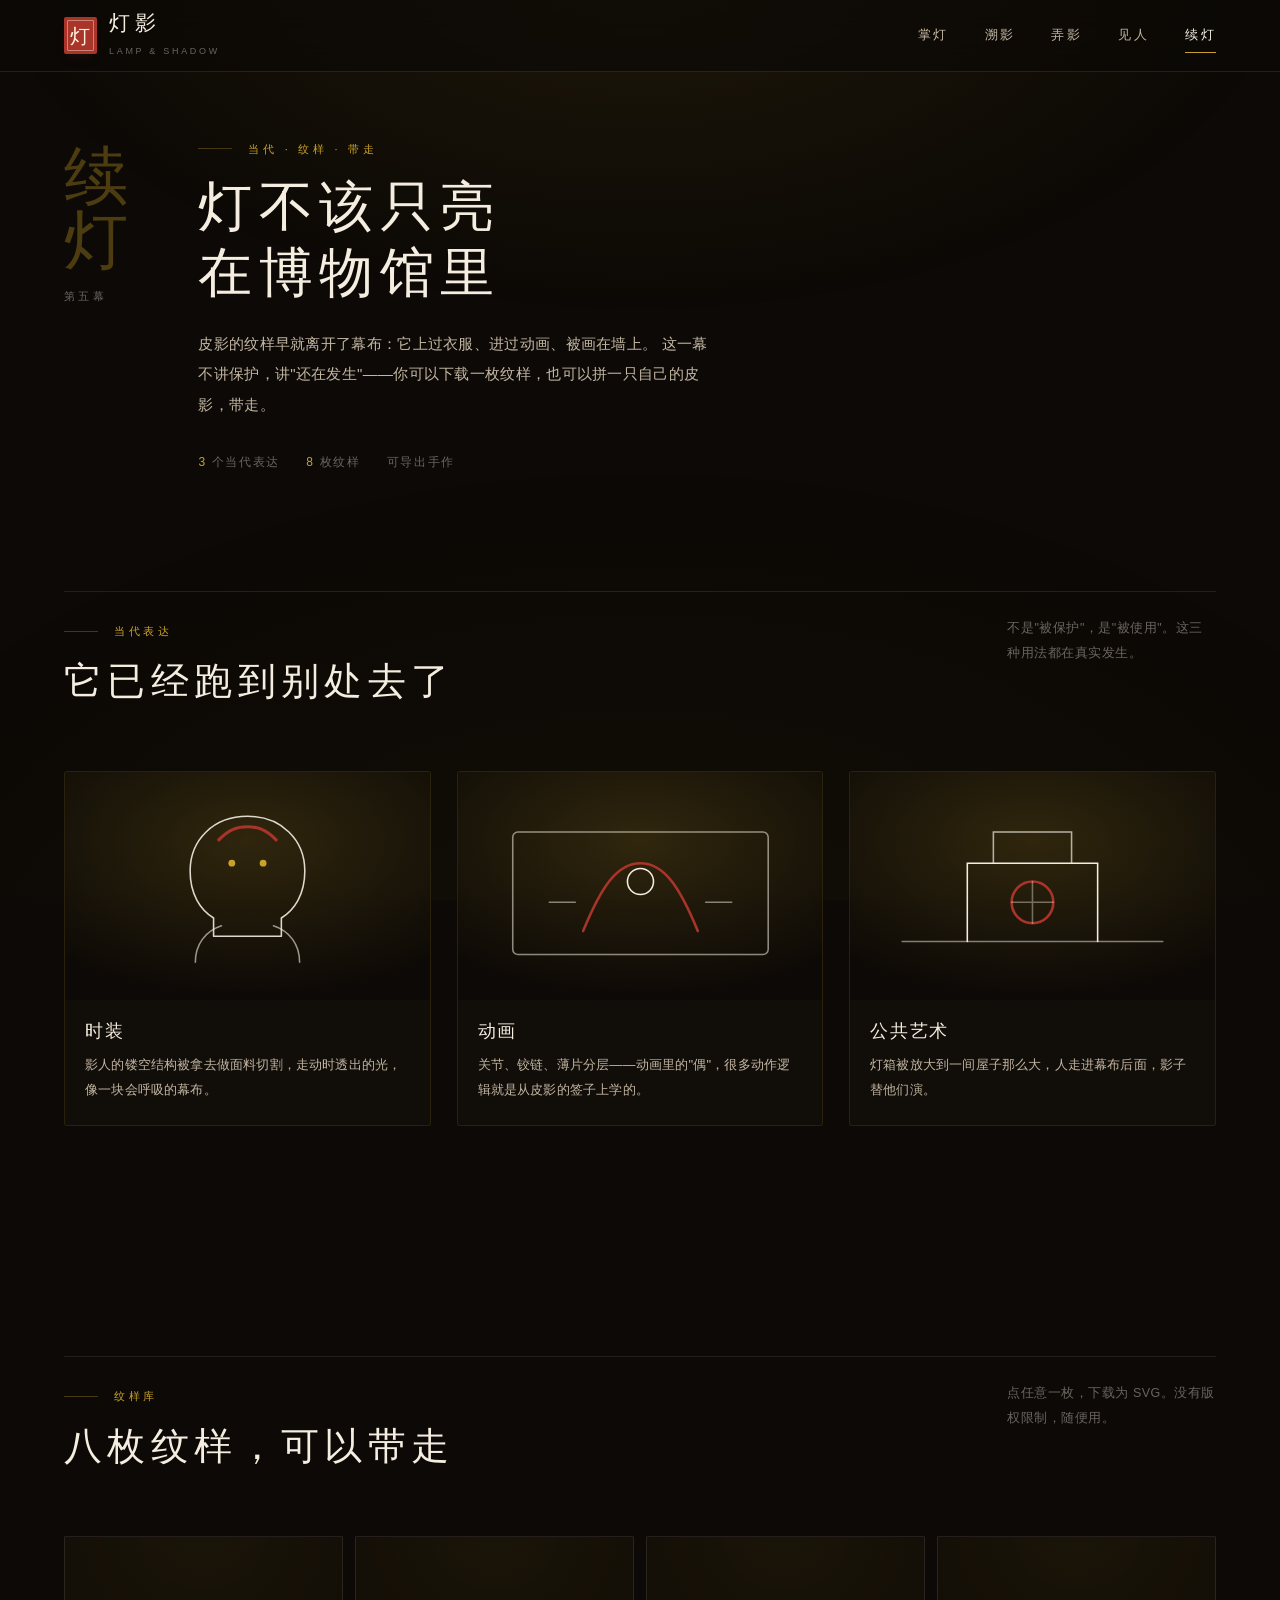
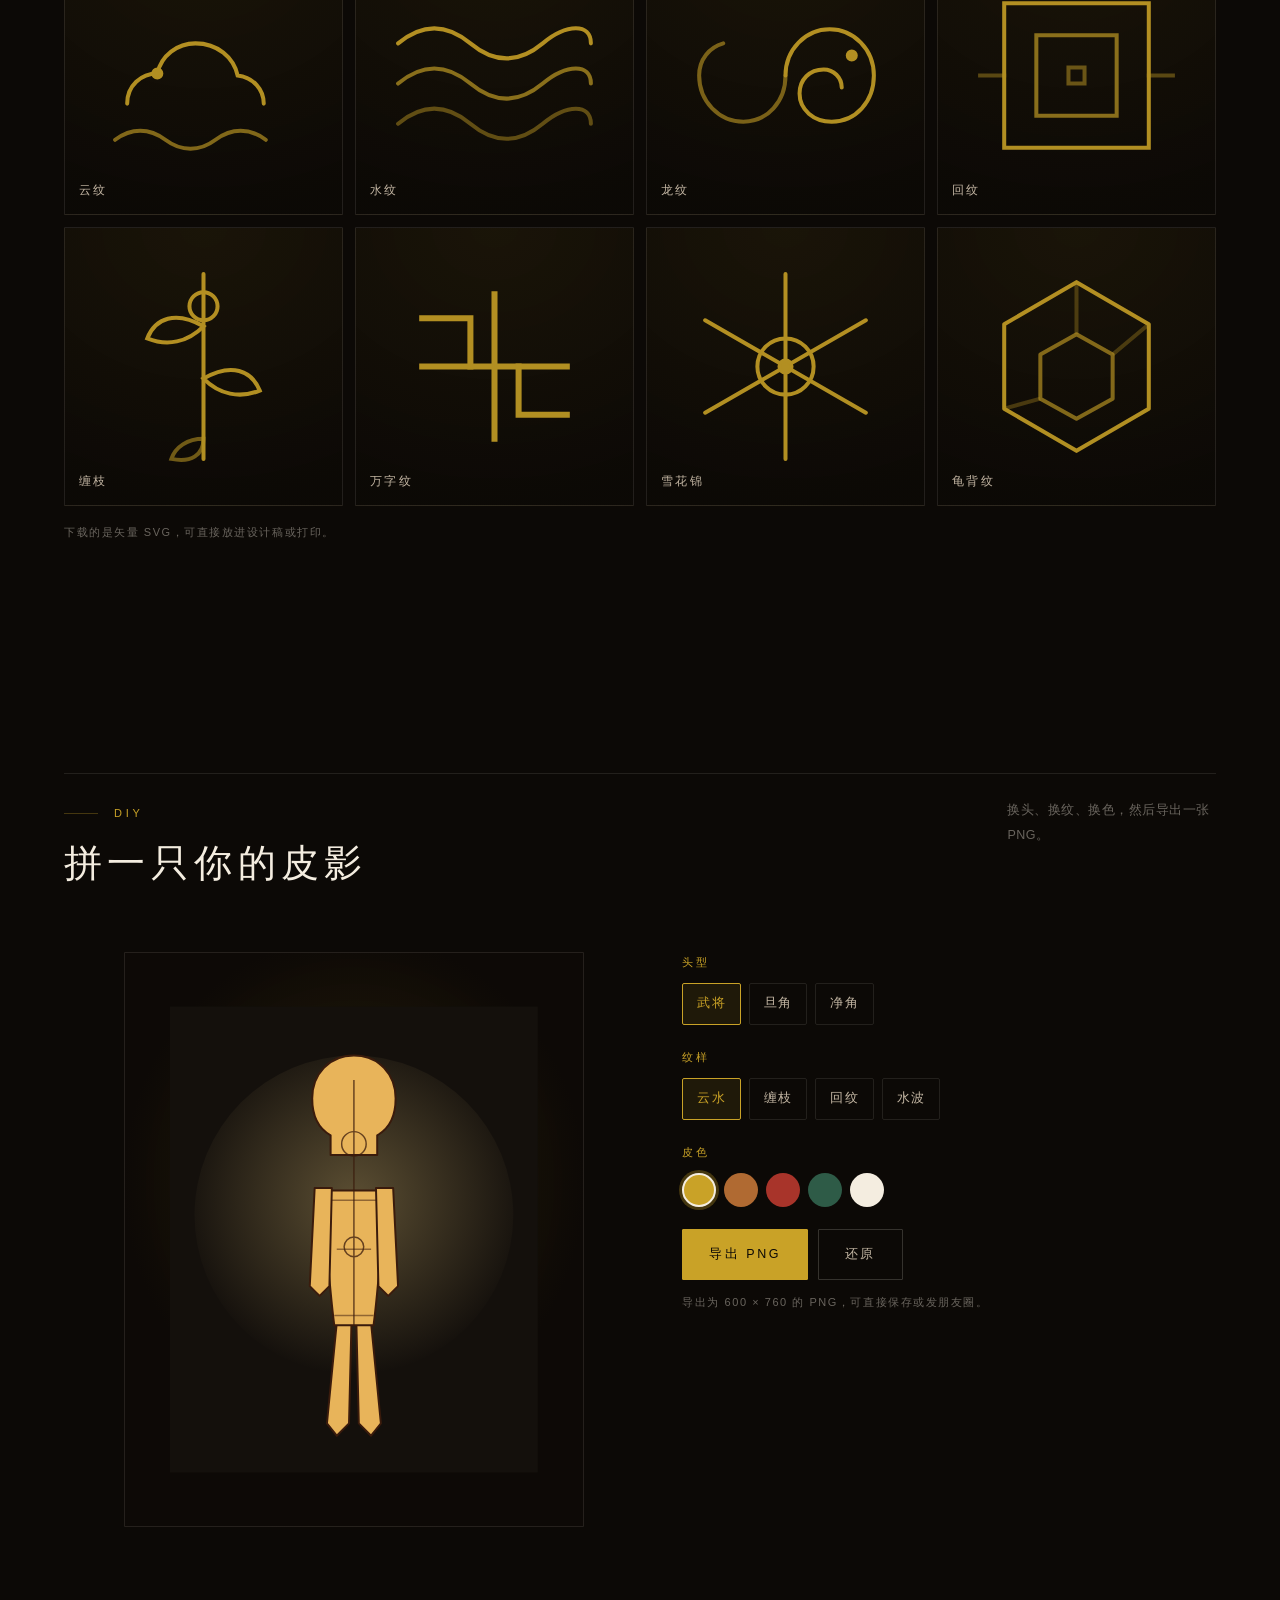
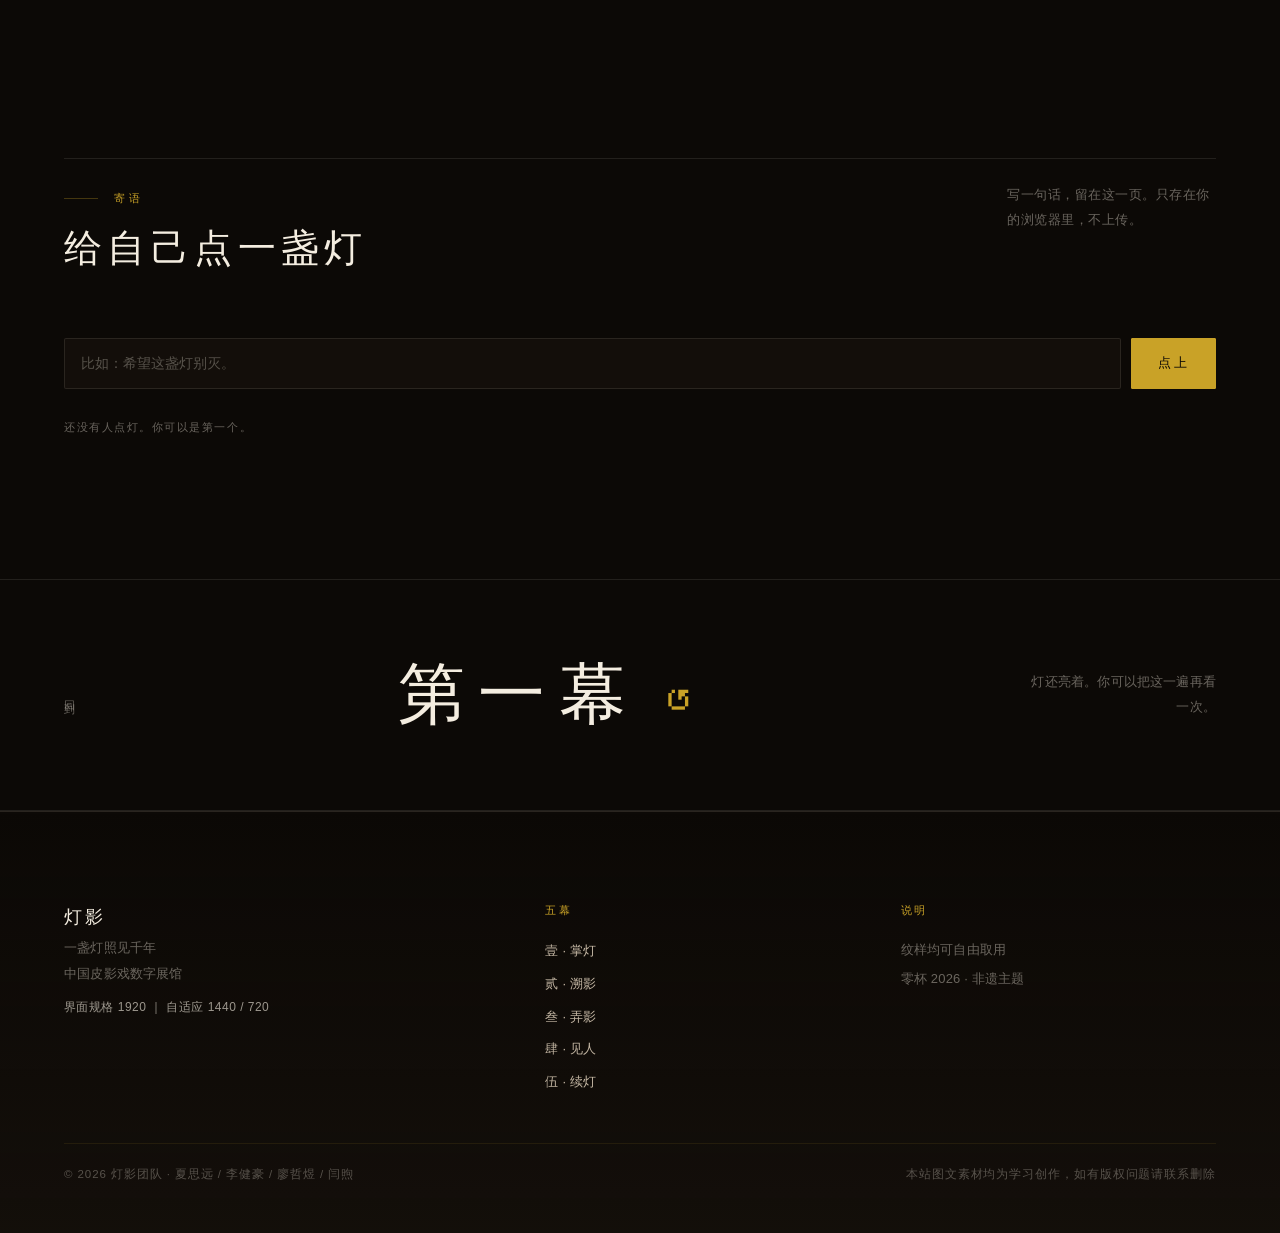
==== commit db7dba2e: "style: FE-05 版式变奏——年表左栏、DIY 预览吸顶 - 溯影时间轴改为年表版式：年份独立左栏右对齐、轴线移到栏间、正文右栏，移动端回落单列 - 展开按钮改 justify-self:st" ====
--- a/web/future.html
+++ b/web/future.html
@@ -240,6 +240,12 @@
               <!-- 手 -->
               <path d="M118 148 L132 148 L130 228 L122 236 L114 228 Z" class="diy-fill"/>
               <path d="M168 148 L182 148 L186 228 L178 236 L170 228 Z" class="diy-fill"/>
+              <!-- 衣纹：领口 / 腰带 / 下摆，让单色剪影也有结构 -->
+              <g fill="none" stroke="#3A1B0C" stroke-width="1.2" opacity=".5">
+                <path d="M132 158 H168"/>
+                <path d="M136 198 H164"/>
+                <path d="M134 252 H166"/>
+              </g>
               <!-- 头（由 JS 换） -->
               <path id="diyHead" d="M150 40c20 0 34 15 34 35 0 15-6 25-15 30v16h-38v-16c-9-5-15-15-15-30 0-20 14-35 34-35z" class="diy-fill"/>
               <!-- 纹样层 -->
--- a/web/assets/css/components.css
+++ b/web/assets/css/components.css
@@ -133,11 +133,11 @@
 .quote em { color: var(--lamp); font-style: normal; }
 
 /* ---------- 时间轴 ---------- */
-.timeline { position: relative; margin-top: 8px; }
+.timeline { --tl-year: clamp(112px, 14vw, 186px); position: relative; margin-top: 8px; }
 .timeline::before {
   content: "";
   position: absolute;
-  left: 7px;
+  left: var(--tl-year);
   top: 6px;
   bottom: 6px;
   width: 1px;
@@ -152,13 +152,20 @@
   background: linear-gradient(180deg, var(--lamp), rgba(201, 162, 39, .2));
   transition: height .2s linear;
 }
-.tl-item { position: relative; padding: 0 0 clamp(26px, 3.6vw, 44px) clamp(30px, 3.4vw, 46px); }
+/* 年表：年份独立成左栏，正文右栏，中间一条轴线 */
+.tl-item {
+  position: relative;
+  display: grid;
+  grid-template-columns: var(--tl-year) minmax(0, 1fr);
+  column-gap: clamp(22px, 2.6vw, 42px);
+  padding: 0 0 clamp(30px, 4vw, 50px) 0;
+}
 .tl-item:last-child { padding-bottom: 0; }
 .tl-item::before {
   content: "";
   position: absolute;
-  left: 0;
-  top: 9px;
+  left: calc(var(--tl-year) - 7px);
+  top: 6px;
   width: 15px;
   height: 15px;
   border-radius: 50%;
@@ -171,10 +178,38 @@
   border-color: var(--lamp);
   box-shadow: 0 0 0 6px rgba(201, 162, 39, .12);
 }
-.tl-item__era { font-family: var(--num); font-size: 12px; letter-spacing: .2em; color: var(--lamp); }
-.tl-item__title { font-family: var(--serif); font-size: clamp(19px, 1.9vw, 24px); letter-spacing: .1em; margin: 6px 0 8px; }
-.tl-item__text { font-size: 14px; color: var(--paper-dim); line-height: 1.95; max-width: 52ch; }
+.tl-item__era {
+  grid-column: 1;
+  grid-row: 1 / span 5;
+  align-self: stretch;
+  text-align: right;
+  padding: 2px clamp(16px, 1.8vw, 26px) 0 0;
+  font-family: var(--serif);
+  font-size: clamp(13.5px, 1.3vw, 17px);
+  letter-spacing: .1em;
+  line-height: 1.7;
+  color: var(--lamp);
+}
+.tl-item__title,
+.tl-item__text,
+.tl-item__more,
+.tl-item__detail { grid-column: 2; }
+.tl-item__title { font-family: var(--serif); font-size: clamp(19px, 1.9vw, 24px); letter-spacing: .1em; margin: 0 0 10px; }
+.tl-item__text { font-size: 14px; color: var(--paper-dim); line-height: 2; max-width: 52ch; }
+
+@media (max-width: 720px) {
+  .timeline { --tl-year: 0px; }
+  .timeline::before { display: none; }
+  .tl-item { grid-template-columns: 1fr; column-gap: 0; padding-bottom: 28px; }
+  .tl-item::before { display: none; }
+  .tl-item__era { grid-row: auto; text-align: left; padding: 0 0 6px; }
+  .tl-item__title,
+  .tl-item__text,
+  .tl-item__more,
+  .tl-item__detail { grid-column: 1; }
+}
 .tl-item__more {
+  justify-self: start;
   margin-top: 10px;
   font-size: 12.5px;
   color: var(--paper-faint);
@@ -323,6 +358,92 @@
   background: rgba(26, 20, 14, .5);
 }
 .stage__bar b { color: var(--lamp); font-weight: 500; }
+.stage__tools { display: flex; align-items: center; gap: clamp(10px, 1.4vw, 18px); }
+
+/* 鼓点指示：四拍一轮，跟着节拍亮 */
+.beat { display: flex; align-items: center; gap: 5px; }
+.beat i {
+  width: 5px;
+  height: 5px;
+  border-radius: 50%;
+  background: rgba(201, 162, 39, .22);
+  transition: background .1s linear, transform .1s linear, box-shadow .1s linear;
+}
+.beat i.is-on {
+  background: var(--lamp);
+  transform: scale(1.7);
+  box-shadow: 0 0 8px rgba(201, 162, 39, .75);
+}
+.stage__sound {
+  border: 1px solid var(--line);
+  background: none;
+  color: var(--paper-faint);
+  font-size: var(--fs-micro);
+  letter-spacing: .14em;
+  padding: 3px 8px;
+  border-radius: var(--r-sm);
+  transition: color var(--t-base) var(--ease), border-color var(--t-base) var(--ease);
+}
+.stage__sound[aria-pressed="true"] { color: var(--lamp); border-color: var(--line-strong); }
+
+/* 判定：准 / 良 / 失 */
+.judge {
+  position: absolute;
+  left: 50%;
+  top: 24%;
+  transform: translate(-50%, -50%);
+  display: flex;
+  align-items: baseline;
+  gap: 10px;
+  pointer-events: none;
+  opacity: 0;
+  z-index: 9;
+  font-family: var(--serif);
+}
+.judge b { font-size: 44px; font-weight: 500; letter-spacing: .12em; color: var(--lamp); text-shadow: 0 6px 26px rgba(0, 0, 0, .55); }
+.judge span { font-size: 12px; letter-spacing: .22em; color: var(--paper-dim); }
+.judge.is-perfect b { color: var(--lamp-hot); }
+.judge.is-miss b { color: rgba(244, 237, 224, .45); }
+.judge.is-show { animation: judgePop .95s var(--ease-out) forwards; }
+@keyframes judgePop {
+  0% { opacity: 0; transform: translate(-50%, -50%) scale(.82); }
+  22% { opacity: 1; transform: translate(-50%, -50%) scale(1); }
+  68% { opacity: 1; }
+  100% { opacity: 0; transform: translate(-50%, -62%) scale(1); }
+}
+
+/* 结算 */
+.stage__final {
+  position: absolute;
+  left: 50%;
+  top: 50%;
+  transform: translate(-50%, -50%);
+  display: flex;
+  flex-direction: column;
+  align-items: center;
+  gap: 10px;
+  padding: 24px 42px 22px;
+  background: rgba(10, 6, 3, .88);
+  border: 1px solid var(--line-strong);
+  box-shadow: 0 30px 70px -40px #000;
+  z-index: 10;
+}
+.stage__final[hidden] { display: none; }
+.stage__final-rank { font-family: var(--serif); font-size: 58px; line-height: 1; color: var(--cinnabar); }
+.stage__final-note { font-size: 12px; letter-spacing: .2em; color: var(--paper-dim); white-space: nowrap; }
+.stage__final-branch { display: flex; gap: 10px; margin-top: 8px; }
+.stage__final-branch .btn { padding: 8px 16px; font-size: 11px; letter-spacing: .16em; }
+.stage__final-branch[hidden] { display: none; }
+.stage__final-end {
+  display: block;
+  max-width: 26em;
+  margin-top: 6px;
+  font-size: 12px;
+  line-height: 1.95;
+  letter-spacing: .04em;
+  color: var(--paper-faint);
+  text-align: center;
+}
 .stage__viewport {
   position: relative;
   aspect-ratio: 4 / 3;
@@ -383,6 +504,13 @@
 .puppet__sticks circle { fill: rgba(201, 162, 39, .5); }
 .puppet__rail { fill: none; stroke: rgba(201, 162, 39, .32); stroke-width: 3; stroke-linecap: round; }
 
+/* 关节铆钉：让旋转的四肢始终"接"在身上，而不是浮在旁边 */
+.puppet__joint-cap {
+  fill: rgba(92, 36, 14, .96);
+  stroke: rgba(224, 194, 122, .5);
+  stroke-width: 1.6;
+}
+
 /* 传承人肖像沿用灯光色 */
 .master__portrait svg { color: var(--lamp); }
 .stage__curtain {
@@ -424,6 +552,10 @@
 
 .joint { cursor: grab; }
 .joint:active { cursor: grabbing; }
+/* SVG 上的焦点框会是整个 group 的外接矩形，很难看；用光环代替 */
+.joint:focus { outline: none; }
+.joint:focus-visible .joint__ring { opacity: .85; transform: scale(1); }
+.joint:focus-visible .joint__handle { stroke-width: 3; }
 .joint__handle {
   fill: rgba(201, 162, 39, .22);
   stroke: var(--lamp);
@@ -448,6 +580,66 @@
   100% { opacity: 0; transform: scale(1.9); }
 }
 
+/* 观众席：一排剪影。叫好时抬起来，砸场时缩下去 */
+.crowd {
+  position: absolute;
+  left: 50%;
+  bottom: -14px;
+  transform: translateX(-50%);
+  width: min(86%, 680px);
+  display: flex;
+  align-items: flex-end;
+  justify-content: center;
+  gap: clamp(6px, 1.3vw, 20px);
+  pointer-events: none;
+  z-index: 5;
+}
+.crowd i {
+  position: relative;
+  display: block;
+  width: clamp(20px, 2.4vw, 34px);
+  height: clamp(24px, 2.8vw, 40px);
+  border-radius: 46% 46% 0 0;
+  background: radial-gradient(120% 110% at 50% 0%, #2A1507, #0A0603 68%);
+  transform: translateY(44%) scaleY(.92);
+  transform-origin: bottom center;
+  transition: transform .45s var(--ease), opacity .45s var(--ease);
+  opacity: .92;
+}
+/* 肩：比头宽一圈，剪影才像人，而不是一排圆角方块 */
+.crowd i::after {
+  content: "";
+  position: absolute;
+  left: -22%;
+  right: -22%;
+  bottom: 0;
+  height: 42%;
+  border-radius: 44% 44% 0 0;
+  background: inherit;
+}
+.crowd i:nth-child(2n) { height: clamp(28px, 3.2vw, 46px); }
+.crowd i:nth-child(3n) { height: clamp(22px, 2.5vw, 36px); }
+.crowd.is-cheer i { transform: translateY(-6%) scaleY(1); }
+.crowd.is-cheer i:nth-child(2n) { transition-delay: .06s; }
+.crowd.is-cheer i:nth-child(3n) { transition-delay: .12s; }
+.crowd.is-hush i { transform: translateY(66%) scaleY(.84); opacity: .58; }
+
+/* 叫好时影窗亮一下 */
+.stage__viewport.is-cheer::after {
+  content: "";
+  position: absolute;
+  inset: 0;
+  pointer-events: none;
+  z-index: 4;
+  background: radial-gradient(62% 54% at 50% 80%, rgba(255, 240, 205, .42), transparent 72%);
+  animation: cheerFlash .75s var(--ease-out) forwards;
+}
+@keyframes cheerFlash {
+  0% { opacity: 0; }
+  30% { opacity: 1; }
+  100% { opacity: 0; }
+}
+
 .stage__hint {
   position: absolute;
   left: 50%;
@@ -455,7 +647,7 @@
   transform: translateX(-50%);
   padding: 7px 16px;
   border-radius: 999px;
-  background: rgba(13, 9, 6, .78);
+  background: rgba(10, 6, 3, .94);
   border: 1px solid rgba(201, 162, 39, .28);
   font-size: 12px;
   letter-spacing: .1em;
@@ -489,7 +681,7 @@
 .stage__stamp {
   position: absolute;
   left: 50%;
-  top: 46%;
+  top: 54%;
   transform: translate(-50%, -50%) scale(1.6);
   width: 118px;
   height: 118px;
@@ -614,6 +806,9 @@
 }
 .play:hover { border-color: var(--line-strong); }
 .play[aria-current="true"] { border-color: var(--lamp); background: rgba(201, 162, 39, .1); }
+.play.is-locked { opacity: .48; cursor: not-allowed; }
+.play.is-locked:hover { opacity: .68; border-color: var(--cinnabar); }
+.play.is-locked .play__meta::after { content: " · 未解锁"; color: var(--cinnabar); }
 .play__no { font-family: var(--num); font-size: 12px; color: var(--lamp); }
 .play__name { font-size: 14px; letter-spacing: .08em; }
 .play__meta { margin-left: auto; font-size: 11px; color: var(--paper-faint); letter-spacing: .1em; }
@@ -799,8 +994,13 @@
 
 /* ---------- DIY ---------- */
 .diy { display: grid; grid-template-columns: minmax(0, 1fr) minmax(0, .92fr); gap: clamp(22px, 3vw, 52px); align-items: start; }
-@media (max-width: 900px) { .diy { grid-template-columns: 1fr; } }
+@media (max-width: 900px) { .diy { grid-template-columns: 1fr; } .diy__preview { position: static; } }
 .diy__preview {
+  position: sticky;
+  top: calc(var(--nav-h) + 24px);
+  width: 100%;
+  max-width: 460px;
+  margin-inline: auto;
   border: 1px solid var(--hair);
   border-radius: var(--r-sm);
   background: radial-gradient(70% 60% at 50% 40%, rgba(201, 162, 39, .18), #0D0906 72%);
--- a/web/assets/css/pages.css
+++ b/web/assets/css/pages.css
@@ -207,6 +207,42 @@
 }
 .locked-note b { color: var(--lamp); font-weight: 500; }
 
+/* ---------- 榜单 ---------- */
+.board { padding-top: 16px; border-top: 1px solid var(--hair); }
+.board[hidden] { display: none; }
+.board__head {
+  display: flex;
+  align-items: center;
+  justify-content: space-between;
+  font-size: var(--fs-micro);
+  letter-spacing: .24em;
+  color: var(--paper-faint);
+}
+.board__mode { color: var(--lamp); letter-spacing: .16em; }
+.board__list { margin-top: 10px; display: flex; flex-direction: column; }
+.board__row {
+  display: grid;
+  grid-template-columns: 20px minmax(0, 1fr) auto auto;
+  gap: 10px;
+  align-items: baseline;
+  padding: 7px 3px 7px 0;
+  border-bottom: 1px dashed rgba(244, 237, 224, .08);
+  font-size: 12.5px;
+}
+.board__row:last-child { border-bottom: 0; }
+.board__no { font-family: var(--num); color: var(--paper-faint); }
+.board__name { color: var(--paper-dim); overflow: hidden; text-overflow: ellipsis; white-space: nowrap; }
+.board__rank { font-family: var(--serif); color: var(--cinnabar); }
+.board__score { font-family: var(--num); color: var(--lamp); font-variant-numeric: tabular-nums; }
+.board__empty { margin-top: 10px; font-size: 12px; line-height: 1.85; color: var(--paper-faint); }
+.locked-note.is-poke { animation: poke .5s var(--ease); }
+@keyframes poke {
+  0%, 100% { transform: translateX(0); border-color: var(--line); }
+  25% { transform: translateX(-4px); border-color: var(--cinnabar); }
+  55% { transform: translateX(4px); border-color: var(--cinnabar); }
+  80% { transform: translateX(-2px); }
+}
+
 /* ---------- 见人 ---------- */
 .quotes-wall { display: grid; gap: clamp(18px, 2.4vw, 30px); margin-top: clamp(40px, 5vw, 70px); }
 .quotes-wall blockquote {
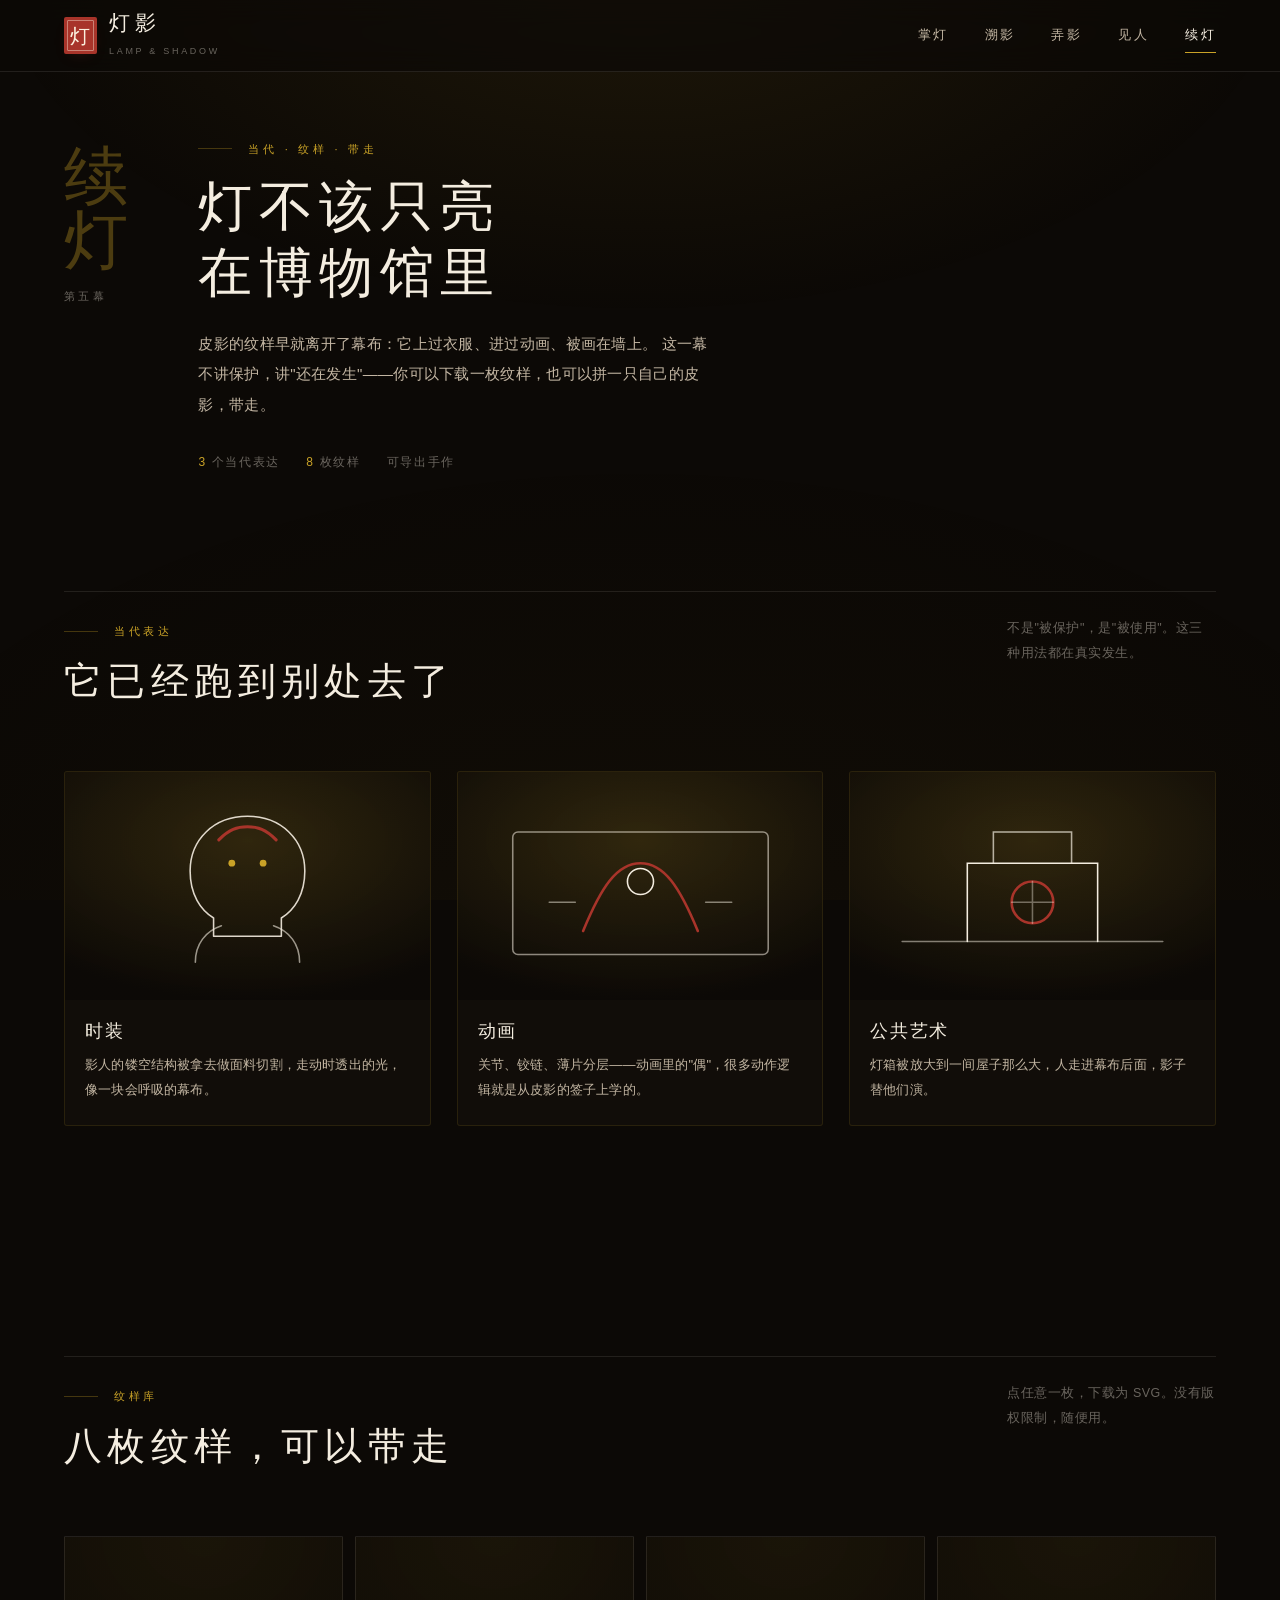
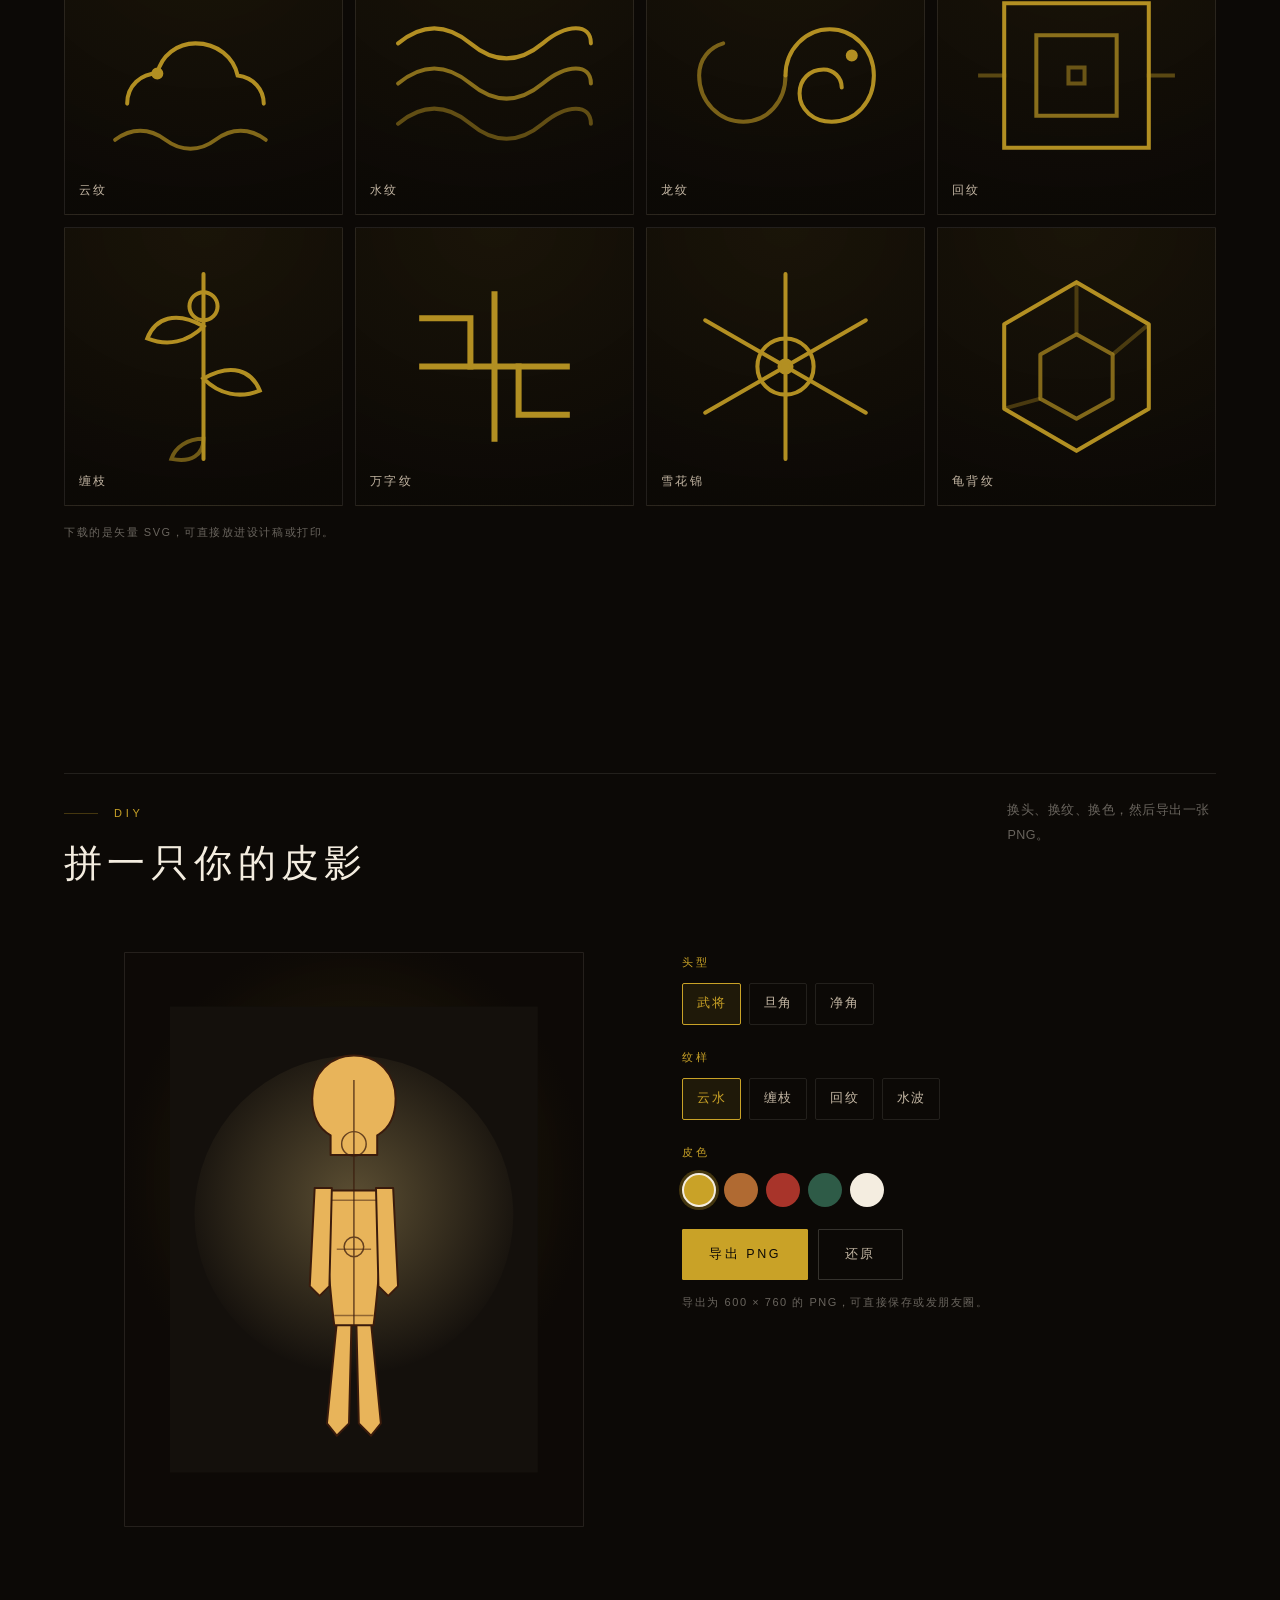
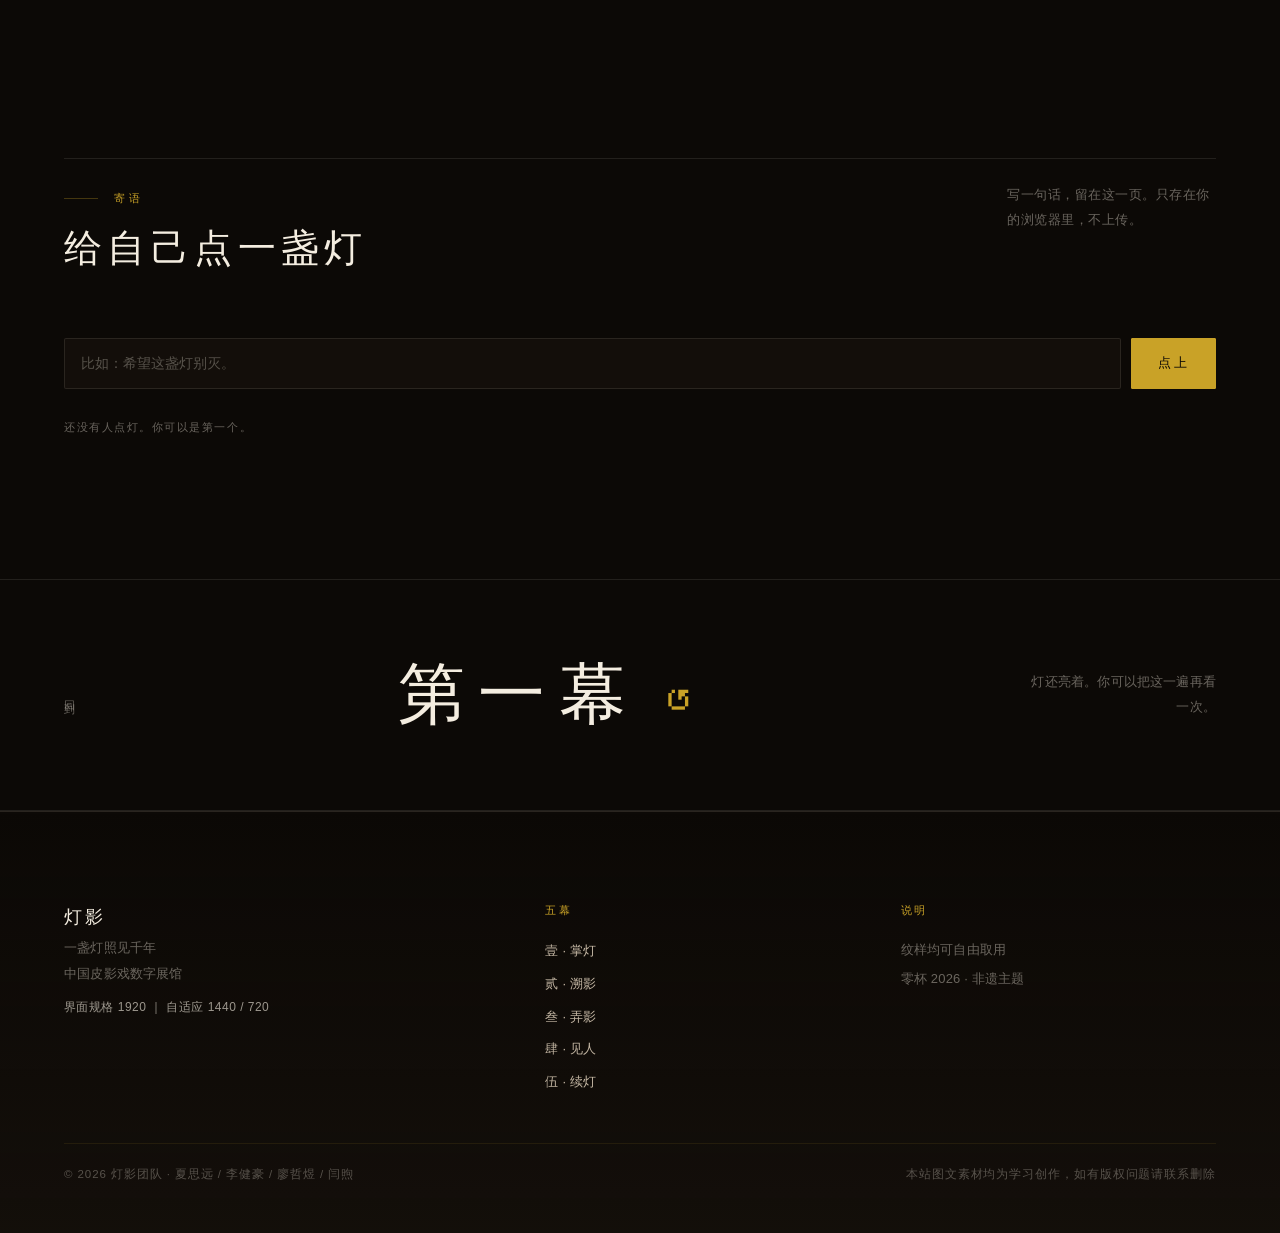
==== commit 3d667dc5: "feat: 逐项入场动效与统一节奏 - 新增 [data-stagger]：容器进视口后子元素按 --i 依次浮起（70ms 步长 + 60ms 起始延迟） - 用 animation 而非 tran" ====
--- a/web/future.html
+++ b/web/future.html
@@ -69,7 +69,7 @@
         <p class="block-head__note">不是"被保护"，是"被使用"。这三种用法都在真实发生。</p>
       </div>
 
-      <div class="cases">
+      <div class="cases" data-stagger>
         <article class="case reveal">
           <div class="case__art" aria-hidden="true">
             <svg viewBox="0 0 280 175" width="100%" height="100%" fill="none" stroke="currentColor" stroke-width="1.2" stroke-linecap="round" stroke-linejoin="round">
@@ -130,7 +130,7 @@
         <p class="block-head__note">点任意一枚，下载为 SVG。没有版权限制，随便用。</p>
       </div>
 
-      <div class="patterns" id="patterns">
+      <div class="patterns" id="patterns" data-stagger>
         <button class="pattern" type="button" data-name="云纹">
           <svg viewBox="0 0 120 120" fill="none" stroke="currentColor" stroke-width="2" stroke-linecap="round">
             <path d="M22 74c0-9 7-15 15-15 2-9 10-15 19-15 11 0 19 7 21 16 8 1 13 7 13 14"/>
--- a/web/assets/css/base.css
+++ b/web/assets/css/base.css
@@ -278,13 +278,28 @@
 .reveal {
   opacity: 0;
   transform: translateY(18px);
-  transition: opacity .7s var(--ease), transform .7s var(--ease);
+  transition: opacity var(--t-slow) var(--ease), transform var(--t-slow) var(--ease);
 }
 .reveal.is-in { opacity: 1; transform: none; }
+
+/* 逐项入场：容器进视口后，子元素按 --i 依次浮起。
+   用 animation 而不是 transition，避免覆盖各组件自己的 hover 过渡；
+   整套只挂在 html.js 下——脚本没跑起来时内容必须照常可见。 */
+@keyframes staggerIn {
+  from { opacity: 0; transform: translateY(14px); }
+  to { opacity: 1; transform: none; }
+}
+html.js [data-stagger].is-in > * {
+  animation: staggerIn var(--t-slow) var(--ease) both;
+  animation-delay: calc(var(--i, 0) * 70ms + 60ms);
+}
+/* 截图/验收走 ?static=1，直接给终态，避免拍到动画中间帧 */
+html.is-static [data-stagger].is-in > * { animation: none; }
 
 @media (prefers-reduced-motion: reduce) {
   html { scroll-behavior: auto; }
   .reveal { opacity: 1; transform: none; transition: none; }
+  html.js [data-stagger].is-in > * { animation: none; }
   *, *::before, *::after { animation-duration: .001ms !important; animation-iteration-count: 1 !important; transition-duration: .001ms !important; }
 }
 
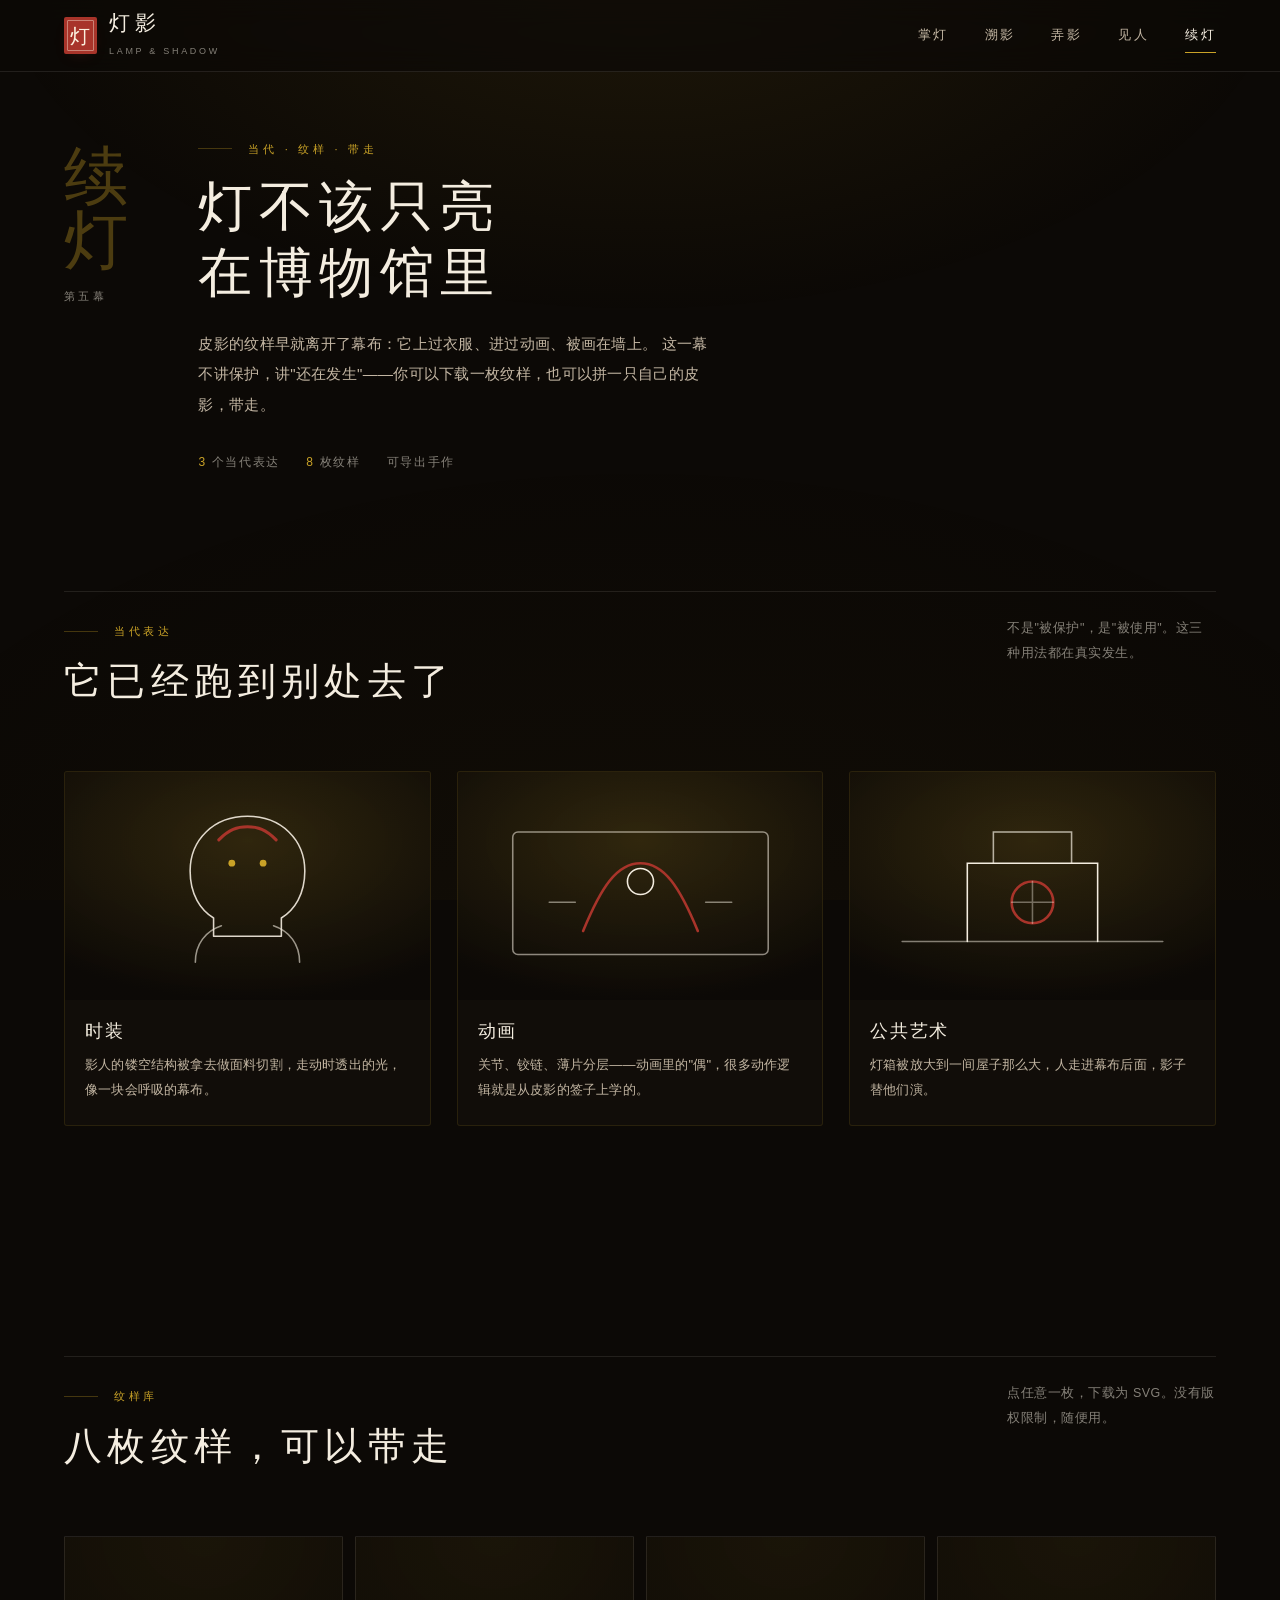
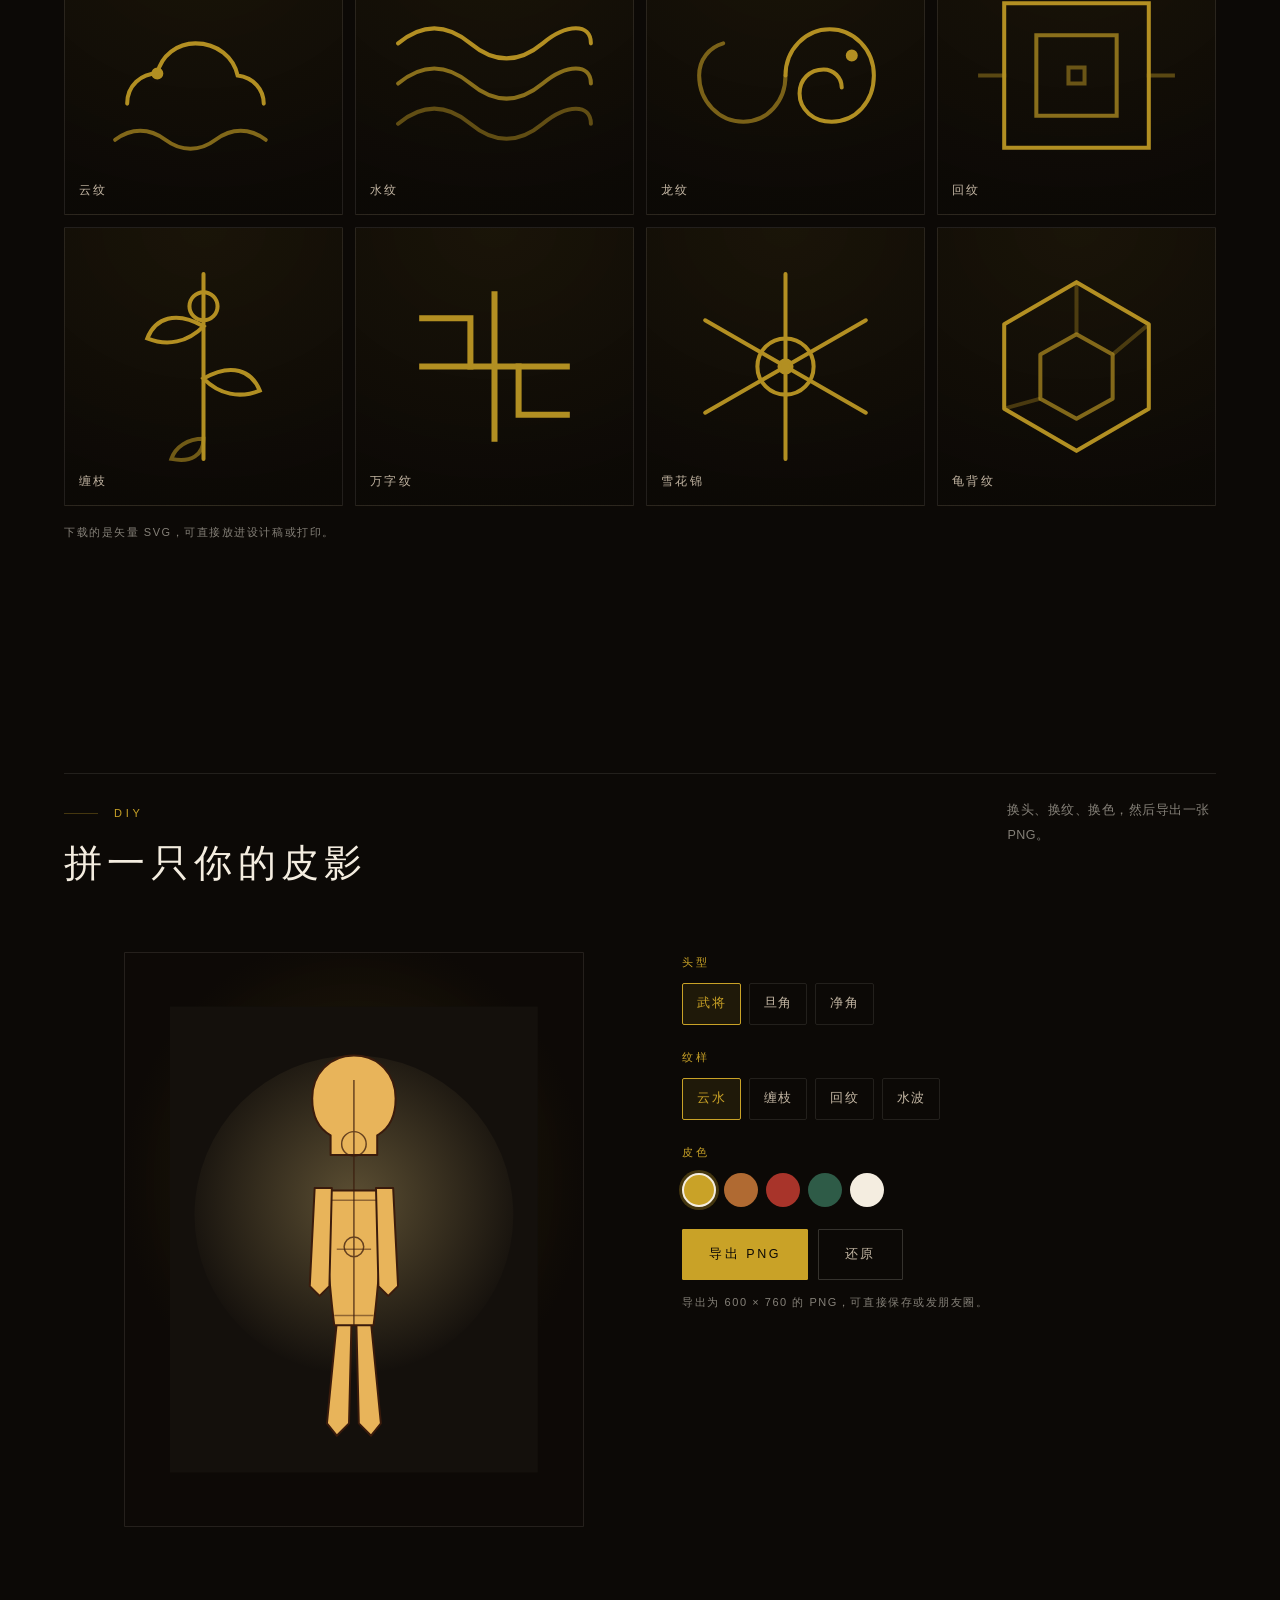
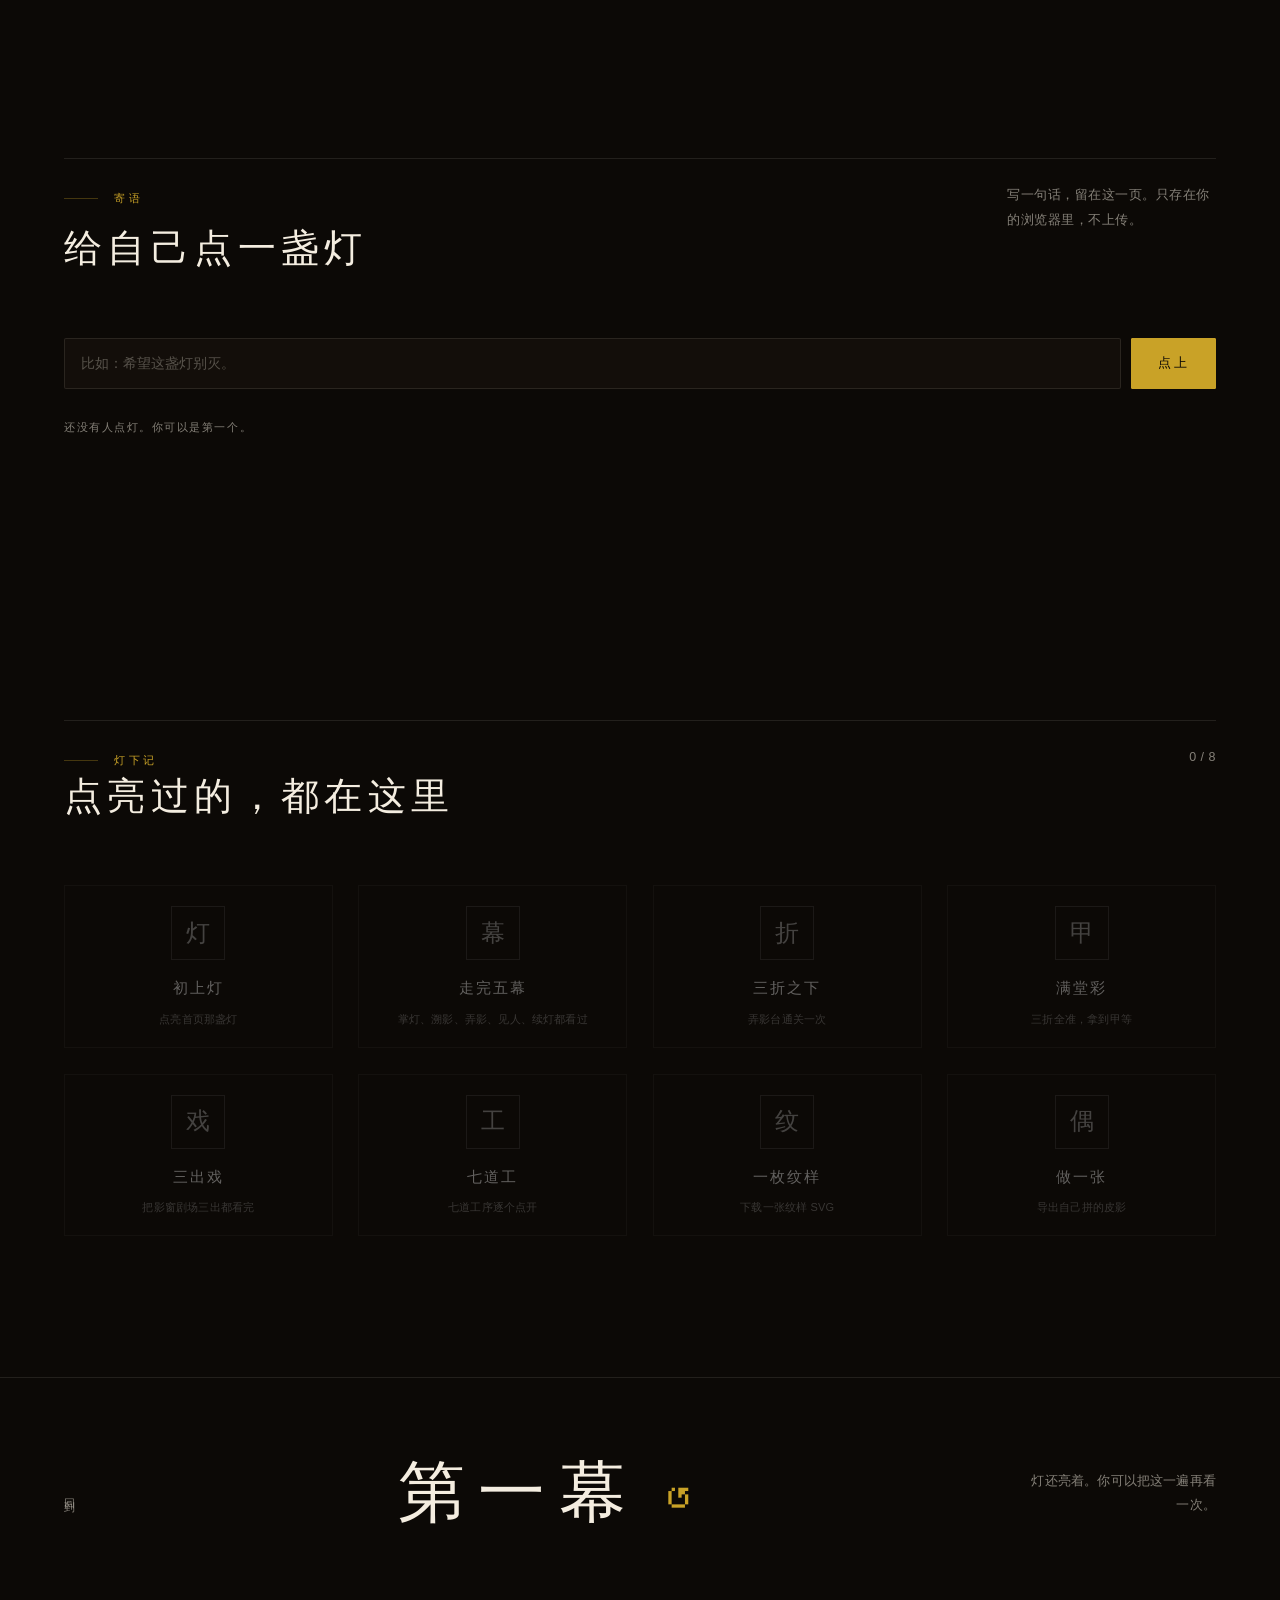
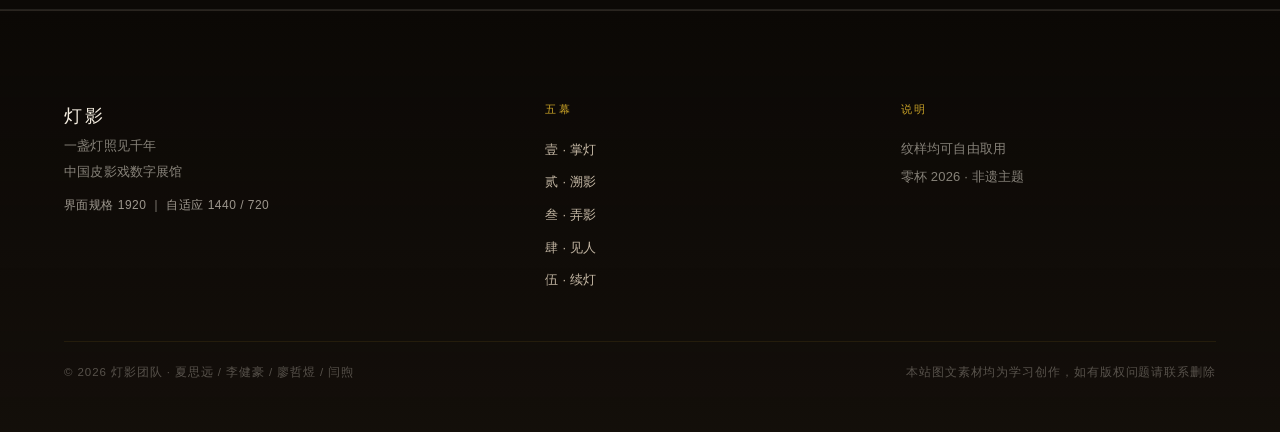
==== commit afb6821a: "feat: 灯下记——八枚徽章与跨页累计 - achievements.js：八个成就定义、localStorage 累计、解锁 toast、徽章墙渲染 - 挂载：点灯 / 通关与甲等（stage）/" ====
--- a/web/future.html
+++ b/web/future.html
@@ -333,6 +333,19 @@
     </div>
   </section>
 
+  <section class="section" aria-labelledby="achTitle">
+    <div class="wrap">
+      <div class="block-head">
+        <div>
+          <p class="eyebrow">灯下记</p>
+          <h2 id="achTitle">点亮过的，都在这里</h2>
+        </div>
+        <p class="block-head__note" id="achCount">0 / 8</p>
+      </div>
+      <div class="ach-wall" id="achWall"></div>
+    </div>
+  </section>
+
   <a class="next-scene" href="index.html">
     <div class="wrap next-scene__inner">
       <span class="next-scene__label">回到</span>
@@ -370,6 +383,7 @@
   </footer>
 </main>
 
+<script src="assets/js/achievements.js"></script>
 <script src="assets/js/main.js"></script>
 <script src="assets/js/diy.js"></script>
 </body>
--- a/web/assets/css/tokens.css
+++ b/web/assets/css/tokens.css
@@ -11,13 +11,14 @@
   --curtain: #1A140E;      /* 卡片 / 幕布 */
   --paper: #F4EDE0;        /* 宣纸白 */
   --paper-dim: #C3B6A3;
-  --paper-faint: rgba(244, 237, 224, .40);
+  --paper-faint: rgba(244, 237, 224, .52);   /* 对比度 4.9:1（正文级） */
 
   --lamp: #C9A227;         /* 旧金：压住饱和度，避免"塑料黄" */
   --lamp-soft: #E0C27A;
   --lamp-hot: #F4E2B2;
   --ochre: #B06A32;
   --cinnabar: #A8342A;
+  --cinnabar-lit: #C85C48; /* 朱在暗底上的文字版本，4.8:1 */
   --jade: #2E5B47;
 
   /* ---------- 线：三种语义 ---------- */
--- a/web/assets/css/base.css
+++ b/web/assets/css/base.css
@@ -289,6 +289,7 @@
   from { opacity: 0; transform: translateY(14px); }
   to { opacity: 1; transform: none; }
 }
+html.js [data-stagger]:not(.is-in) > * { opacity: 0; }
 html.js [data-stagger].is-in > * {
   animation: staggerIn var(--t-slow) var(--ease) both;
   animation-delay: calc(var(--i, 0) * 70ms + 60ms);
--- a/web/assets/css/components.css
+++ b/web/assets/css/components.css
@@ -318,7 +318,7 @@
   margin-top: 22px;
   color: var(--curtain);
 }
-.craft__line { display: block; font-size: 11.5px; line-height: 1.8; color: rgba(26, 20, 14, .55); margin-top: 10px; }
+.craft__line { display: block; font-size: 11.5px; line-height: 1.8; color: rgba(26, 20, 14, .68); margin-top: 10px; }
 .craft:focus-visible { outline-color: var(--cinnabar); }
 @media (max-width: 1100px) {
   .crafts { grid-template-columns: repeat(4, minmax(0, 1fr)); }
@@ -333,6 +333,55 @@
   .craft:nth-child(-n+4) { border-top: 1px solid rgba(26, 20, 14, .13); }
   .craft:nth-child(-n+2) { border-top: 0; }
 }
+
+/* ---------- 解锁提示 ---------- */
+.toast {
+  position: fixed;
+  left: clamp(16px, 3vw, 40px);
+  bottom: clamp(16px, 3vw, 40px);
+  z-index: 90;
+  display: flex;
+  align-items: baseline;
+  gap: 10px;
+  padding: 12px 20px;
+  background: rgba(10, 6, 3, .95);
+  border: 1px solid var(--line-strong);
+  border-left: 2px solid var(--lamp);
+  box-shadow: 0 24px 50px -30px #000;
+  opacity: 0;
+  transform: translateX(-14px);
+  transition: opacity var(--t-base) var(--ease), transform var(--t-base) var(--ease);
+  pointer-events: none;
+}
+.toast.is-in { opacity: 1; transform: none; }
+.toast b { font-size: var(--fs-micro); letter-spacing: .24em; color: var(--lamp); font-weight: 500; }
+.toast span { font-family: var(--serif); font-size: 15px; letter-spacing: .12em; color: var(--paper); }
+
+/* ---------- 徽章墙 ---------- */
+.ach-wall { display: grid; grid-template-columns: repeat(4, minmax(0, 1fr)); gap: clamp(14px, 2vw, 26px); }
+@media (max-width: 860px) { .ach-wall { grid-template-columns: repeat(2, minmax(0, 1fr)); } }
+.ach {
+  padding: 20px 14px 18px;
+  border: 1px solid var(--hair);
+  text-align: center;
+  opacity: .38;
+  filter: grayscale(1);
+  transition: opacity var(--t-base) var(--ease), filter var(--t-base) var(--ease), border-color var(--t-base) var(--ease);
+}
+.ach.is-on { opacity: 1; filter: none; border-color: rgba(201, 162, 39, .32); }
+.ach__seal {
+  display: grid;
+  place-items: center;
+  width: 54px;
+  height: 54px;
+  margin: 0 auto 14px;
+  border: 1px solid var(--line-strong);
+  font-family: var(--serif);
+  font-size: 24px;
+  color: var(--lamp);
+}
+.ach__name { display: block; font-family: var(--serif); font-size: 15px; letter-spacing: .14em; }
+.ach__desc { display: block; margin-top: 7px; font-size: 11px; line-height: 1.75; color: var(--paper-faint); }
 
 /* ---------- 弄影台 ---------- */
 .stage-wrap { position: relative; }
@@ -433,6 +482,13 @@
 .stage__final-note { font-size: 12px; letter-spacing: .2em; color: var(--paper-dim); white-space: nowrap; }
 .stage__final-branch { display: flex; gap: 10px; margin-top: 8px; }
 .stage__final-branch .btn { padding: 8px 16px; font-size: 11px; letter-spacing: .16em; }
+.stage__final-share {
+  margin-top: 2px;
+  padding: 8px 16px;
+  font-size: 11px;
+  letter-spacing: .16em;
+  color: var(--paper-dim);
+}
 .stage__final-branch[hidden] { display: none; }
 .stage__final-end {
   display: block;
@@ -745,15 +801,21 @@
 }
 .screen__scene[data-scene="1"]::after {
   opacity: 1;
-  background: radial-gradient(58% 62% at 54% 46%, rgba(192, 57, 43, .22), transparent 68%);
+  background: radial-gradient(58% 62% at 54% 46%, rgba(192, 57, 43, .16), transparent 68%);
 }
 .screen__scene[data-scene="2"]::after {
   opacity: 1;
-  background: radial-gradient(70% 60% at 50% 84%, rgba(46, 91, 71, .26), transparent 70%);
+  background: radial-gradient(70% 60% at 50% 84%, rgba(46, 91, 71, .14), transparent 70%);
 }
 .scene-accent { display: none; }
 .screen__scene[data-scene="1"] .scene-accent[data-for="1"],
 .screen__scene[data-scene="2"] .scene-accent[data-for="2"] { display: block; }
+
+/* 每出戏用自己的影人：换戏时把默认那组收起来 */
+.screen__scene[data-scene="1"] #scenePuppetA,
+.screen__scene[data-scene="1"] #scenePuppetB,
+.screen__scene[data-scene="2"] #scenePuppetA,
+.screen__scene[data-scene="2"] #scenePuppetB { display: none; }
 .screen__vignette {
   position: absolute;
   inset: 0;
--- a/web/assets/css/pages.css
+++ b/web/assets/css/pages.css
@@ -232,7 +232,7 @@
 .board__row:last-child { border-bottom: 0; }
 .board__no { font-family: var(--num); color: var(--paper-faint); }
 .board__name { color: var(--paper-dim); overflow: hidden; text-overflow: ellipsis; white-space: nowrap; }
-.board__rank { font-family: var(--serif); color: var(--cinnabar); }
+.board__rank { font-family: var(--serif); color: var(--cinnabar-lit); }
 .board__score { font-family: var(--num); color: var(--lamp); font-variant-numeric: tabular-nums; }
 .board__empty { margin-top: 10px; font-size: 12px; line-height: 1.85; color: var(--paper-faint); }
 .locked-note.is-poke { animation: poke .5s var(--ease); }
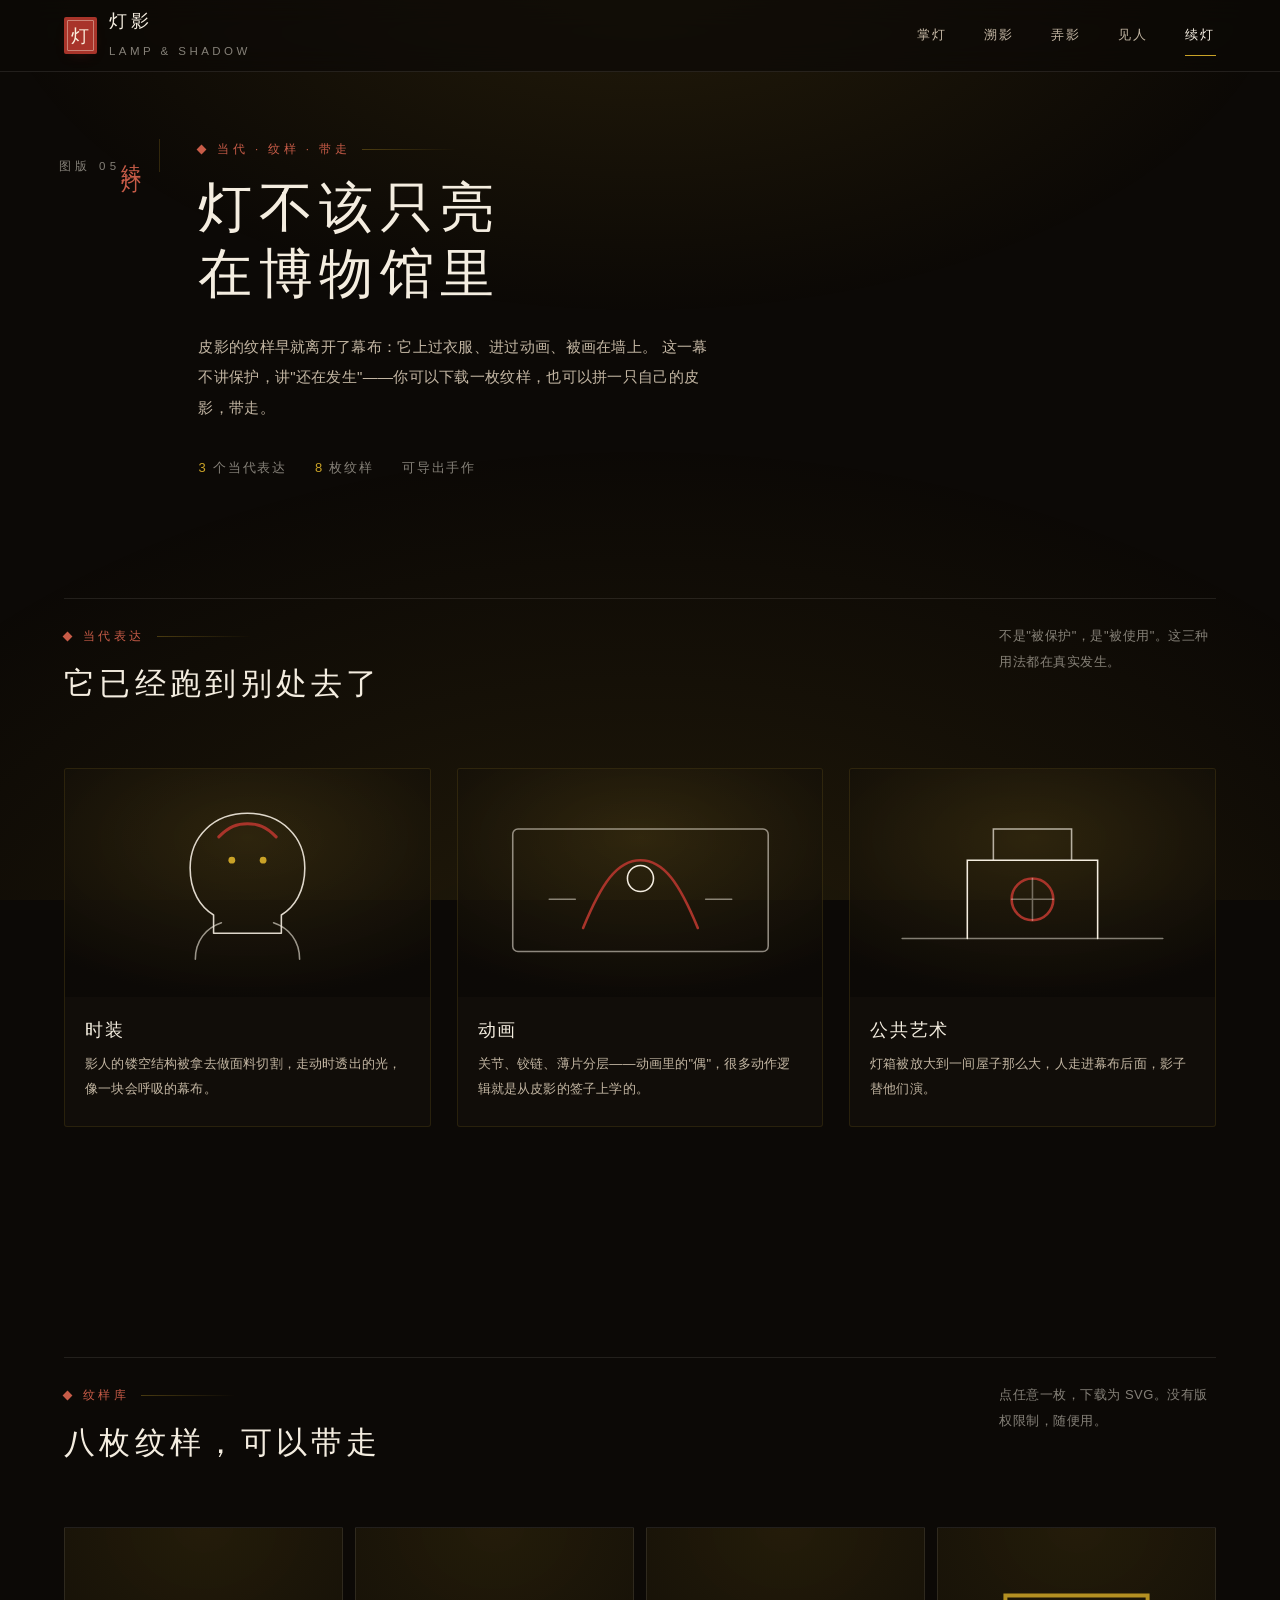
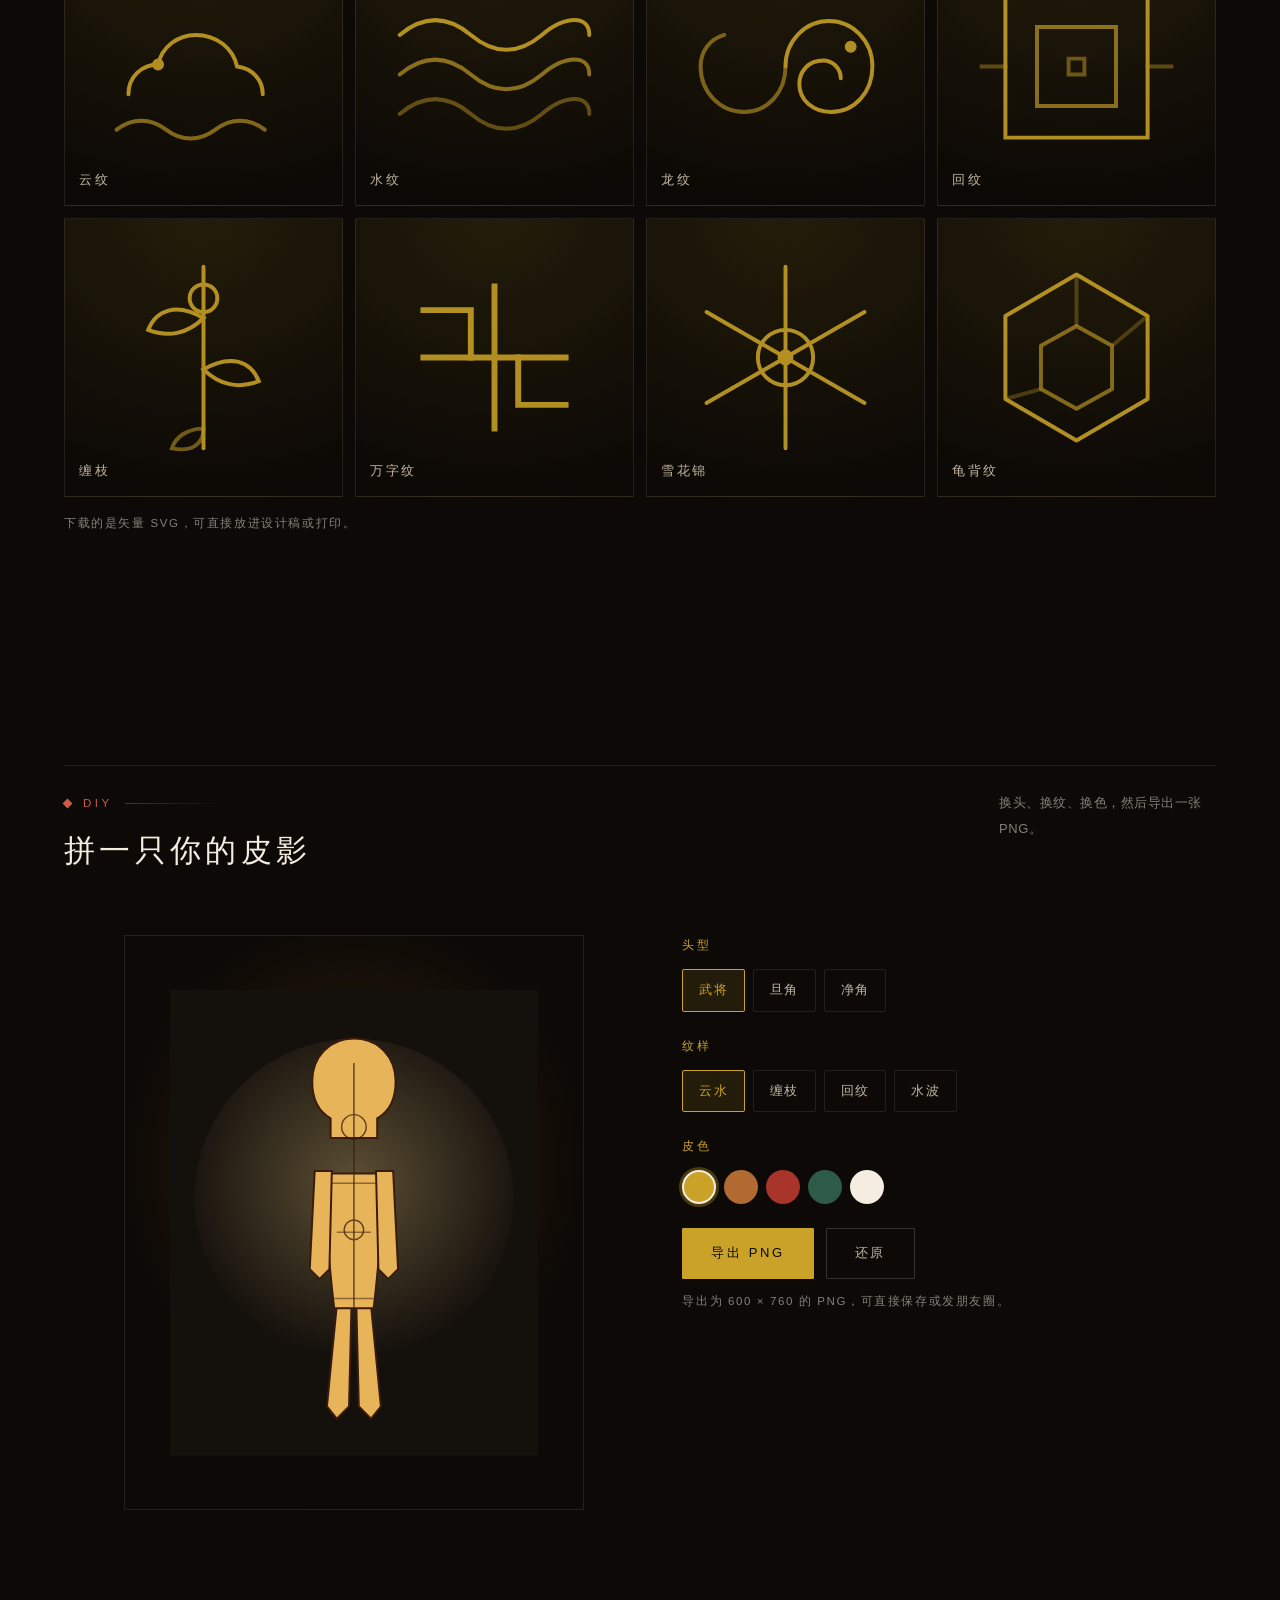
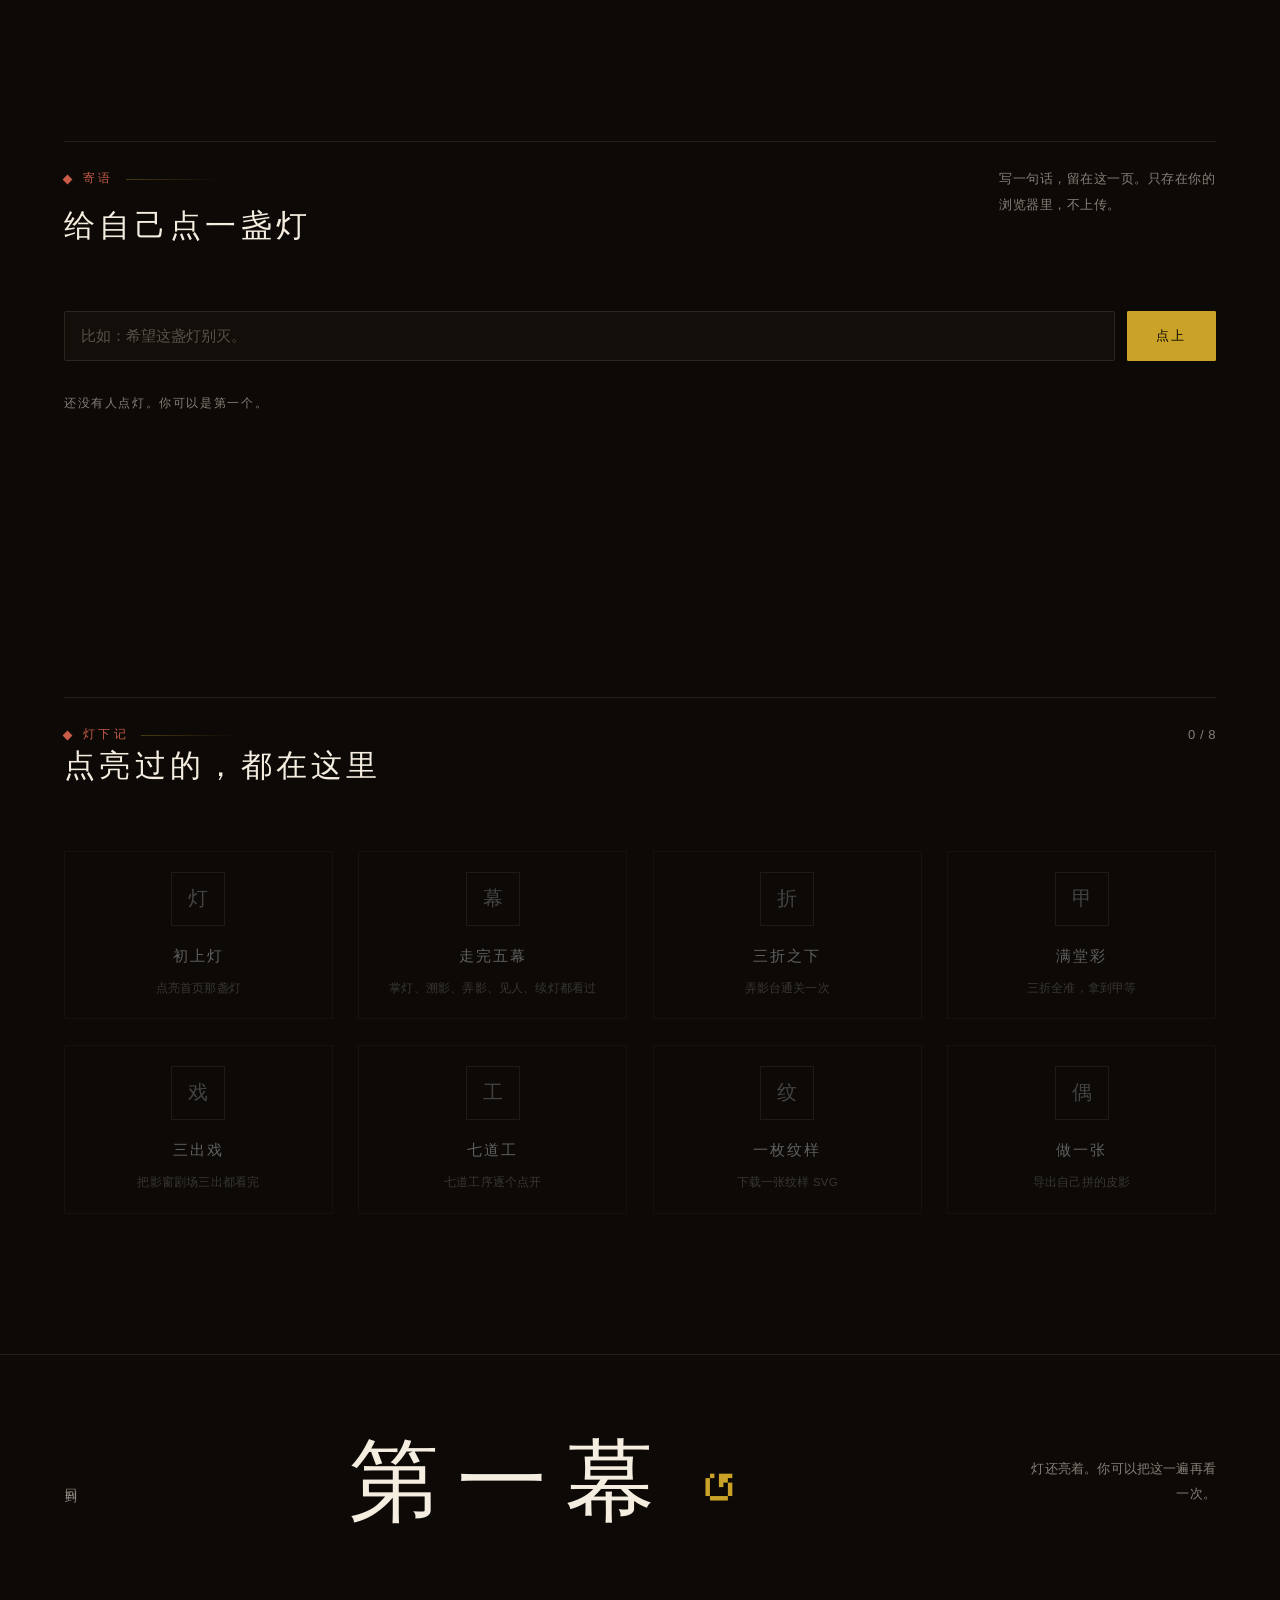
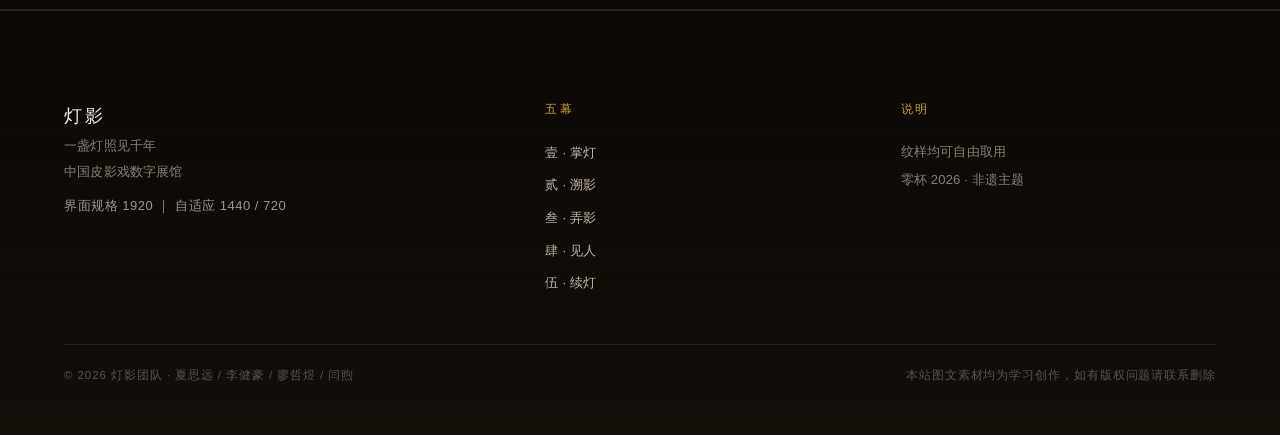
==== commit 1059bccd: "style: 幕次改为图版编号（C 方案第三步） - 四页页头侧标 第X幕 → 图版 0X，与书脊竖排合为一体 - 图录语汇替换网页流程语汇：观众翻的是图版，不是步骤 - 回归：30 组审计 0 报错" ====
--- a/web/future.html
+++ b/web/future.html
@@ -42,7 +42,7 @@
 <main class="main" id="main">
   <header class="masthead">
     <div class="wrap masthead__inner">
-      <div class="masthead__glyph" aria-hidden="true">续灯<span>第五幕</span></div>
+      <div class="masthead__glyph" aria-hidden="true">续灯<span>图版 05</span></div>
       <div class="reveal">
         <p class="eyebrow">当代 · 纹样 · 带走</p>
         <h1>灯不该只亮<br>在博物馆里</h1>
--- a/web/assets/css/tokens.css
+++ b/web/assets/css/tokens.css
@@ -21,9 +21,23 @@
   --cinnabar-lit: #C85C48; /* 朱在暗底上的文字版本，4.8:1 */
   --jade: #2E5B47;
 
-  /* ---------- 线：三种语义 ---------- */
-  --line: rgba(201, 162, 39, .13);
-  --line-strong: rgba(201, 162, 39, .30);
+  /* ---------- 皮影色：胭脂红 / 石绿 / 藤黄 / 锅黑 ----------
+     传统上色"纯用不调"，颜色靠透光发亮，所以饱和度必须给足 */
+  --pi-ink: #1E140C;
+  --pi-red: #B23A28;
+  --pi-green: #3E6B4B;
+  --pi-yellow: #D9A02B;
+  --pi-skin: #F3E3C4;
+
+  /* ---------- 金：4 档，同屏只允许出现 2 档 ---------- */
+  --gold-1: rgba(201, 162, 39, .13);   /* 发丝：列表分隔、卡片描边 */
+  --gold-2: rgba(201, 162, 39, .20);   /* 细线：区块分隔、时间轴 */
+  --gold-3: rgba(201, 162, 39, .32);   /* 边缘：按钮、可交互物件的框 */
+  --gold-4: rgba(201, 162, 39, .65);   /* 光：光晕、激活态、印章 */
+
+  /* ---------- 线：语义别名，指向金的档位 ---------- */
+  --line: var(--gold-1);
+  --line-strong: var(--gold-3);
   --hair: rgba(244, 237, 224, .10);
   --hair-strong: rgba(244, 237, 224, .22);
 
@@ -32,15 +46,16 @@
   --sans: "PingFang SC", "Microsoft YaHei", "Noto Sans CJK SC", "Hiragino Sans GB", sans-serif;
   --num: Georgia, "Times New Roman", serif;
 
-  /* ---------- 字阶：7 档，标题 fluid ---------- */
-  --fs-display: clamp(40px, 5.6vw, 78px);
+  /* ---------- 字阶：8 档，标题 fluid ---------- */
+  --fs-display: clamp(42px, 7vw, 96px);
   --fs-h1: clamp(32px, 4.2vw, 58px);
-  --fs-h2: clamp(24px, 3vw, 40px);
+  --fs-h2: clamp(26px, 2.4vw, 36px);
   --fs-h3: clamp(18px, 1.6vw, 23px);
+  --fs-h4: clamp(18px, 1.4vw, 21px);
   --fs-lead: clamp(15px, 1.15vw, 18px);
   --fs-body: 15px;
   --fs-small: 13px;
-  --fs-micro: 11px;
+  --fs-micro: 11.5px;
 
   /* ---------- 节奏 ---------- */
   --ease: cubic-bezier(.22, .61, .36, 1);
@@ -63,6 +78,10 @@
   --s9: 104px;
   --s10: 144px;
 
+  /* ---------- 节奏：区块内部用这两档 ---------- */
+  --gap-el: 24px;      /* 同组元素之间 */
+  --gap-block: 48px;   /* 组与组之间 */
+
   /* ---------- 圆角：近乎直角 ---------- */
   --r-sm: 1px;
   --r-md: 2px;
--- a/web/assets/css/base.css
+++ b/web/assets/css/base.css
@@ -35,8 +35,8 @@
   pointer-events: none;
   z-index: 0;
   background:
-    radial-gradient(1000px 560px at 50% -6%, rgba(201, 162, 39, .10), rgba(201, 162, 39, 0) 66%),
-    radial-gradient(1300px 860px at 50% 118%, rgba(201, 162, 39, .04), rgba(201, 162, 39, 0) 72%);
+    radial-gradient(1000px 560px at 50% -6%, var(--gold-1), rgba(201, 162, 39, 0) 66%),
+    radial-gradient(1300px 860px at 50% 118%, var(--gold-1), rgba(201, 162, 39, 0) 72%);
   opacity: calc(.35 + var(--lamp-level) * .65);
   transition: opacity .8s var(--ease);
 }
@@ -60,10 +60,10 @@
   top: 12px;
   left: 16px;
   z-index: 200;
-  padding: 10px 16px;
+  padding: 12px 16px;
   background: var(--lamp);
   color: var(--ink);
-  font-size: 13px;
+  font-size: var(--fs-small);
   transform: translateY(-160%);
   transition: transform .2s var(--ease);
 }
@@ -84,19 +84,27 @@
 .eyebrow {
   display: flex;
   align-items: center;
-  gap: 16px;
+  gap: 12px;
   font-size: var(--fs-micro);
-  letter-spacing: .34em;
-  color: var(--lamp);
-  text-transform: uppercase;
-}
+  letter-spacing: .3em;
+  color: var(--cinnabar-lit);
+  text-transform: none;
+}
+/* 章节标记按「图版」处理：朱色小方块 + 细线 + 编号，像图录而不是网页小标题 */
 .eyebrow::before {
   content: "";
-  width: 34px;
+  width: 7px;
+  height: 7px;
+  background: var(--cinnabar-lit);
+  transform: rotate(45deg);
+  flex: none;
+}
+.eyebrow::after {
+  content: "";
+  flex: 1;
+  max-width: 96px;
   height: 1px;
-  background: var(--line-strong);
-  flex: none;
-}
+  background: linear-gradient(90deg, var(--gold-3), transparent);}
 
 h1, h2, h3, .serif { font-family: var(--serif); font-weight: 500; }
 h1 { font-size: var(--fs-h1); line-height: 1.22; letter-spacing: .12em; }
@@ -142,7 +150,7 @@
   background: var(--cinnabar);
   color: #FBEFDD;
   font-family: var(--serif);
-  font-size: 20px;
+  font-size: var(--fs-h4);
   line-height: 1;
   border-radius: 2px;
   position: relative;
@@ -156,16 +164,16 @@
   border: 1px solid rgba(251, 239, 221, .42);
   border-radius: 1px;
 }
-.brand__name { font-family: var(--serif); font-size: 21px; letter-spacing: .22em; line-height: 1.1; }
-.brand__sub { display: block; font-size: 9px; letter-spacing: .3em; color: var(--paper-faint); margin-top: 4px; }
-
-.nav__links { display: flex; align-items: center; gap: clamp(20px, 2.8vw, 46px); }
+.brand__name { font-family: var(--serif); font-size: var(--fs-h4); letter-spacing: .22em; line-height: 1.1; }
+.brand__sub { display: block; font-size: var(--fs-micro); letter-spacing: .3em; color: var(--paper-faint); margin-top: 4px; }
+
+.nav__links { display: flex; align-items: center; gap: clamp(20px, 2.8vw, 48px); }
 .nav__links a {
   position: relative;
-  font-size: 12.5px;
+  font-size: var(--fs-small);
   letter-spacing: .2em;
   color: var(--paper-dim);
-  padding: 6px 0;
+  padding: 8px 0;
   transition: color .25s var(--ease);
 }
 .nav__links a::after {
@@ -217,7 +225,7 @@
     flex-direction: column;
     align-items: flex-start;
     gap: 4px;
-    padding: 18px var(--page) 26px;
+    padding: 20px var(--page) 28px;
     background: rgba(12, 9, 6, .97);
     border-bottom: 1px solid var(--line);
     transform: translateY(-12px);
@@ -226,7 +234,7 @@
     transition: opacity .25s var(--ease), transform .25s var(--ease), visibility .25s;
   }
   .nav__links[data-open="true"] { opacity: 1; visibility: visible; transform: translateY(0); }
-  .nav__links a { font-size: 16px; padding: 12px 0; width: 100%; border-bottom: 1px solid rgba(201, 162, 39, .1); }
+  .nav__links a { font-size: var(--fs-body); padding: 12px 0; width: 100%; border-bottom: 1px solid var(--gold-1); }
 }
 
 /* ---------- 页脚 ---------- */
@@ -240,33 +248,33 @@
   grid-template-columns: 1.4fr 1fr 1fr;
   gap: 40px;
 }
-.footer__title { font-family: var(--serif); font-size: 18px; letter-spacing: .18em; }
-.footer__line { font-size: 13px; color: var(--paper-faint); line-height: 2; }
+.footer__title { font-family: var(--serif); font-size: var(--fs-h4); letter-spacing: .18em; }
+.footer__line { font-size: var(--fs-small); color: var(--paper-faint); line-height: 2; }
 /* 界面规格声明：比赛要求"作品中须附带说明"，故比其余页脚文字略亮 */
 .footer__spec {
   margin-top: 8px;
-  font-size: 12px;
+  font-size: var(--fs-small);
   letter-spacing: .04em;
   color: rgba(244, 237, 224, .62);
 }
 .footer__col h4 {
-  font-size: 11px;
+  font-size: var(--fs-micro);
   letter-spacing: .24em;
   color: var(--lamp);
   font-weight: 500;
-  margin-bottom: 14px;
-}
-.footer__col a { display: block; font-size: 13px; color: var(--paper-dim); padding: 4px 0; }
+  margin-bottom: 16px;
+}
+.footer__col a { display: block; font-size: var(--fs-small); color: var(--paper-dim); padding: 4px 0; }
 .footer__col a:hover { color: var(--lamp); }
 .footer__bottom {
   margin-top: 44px;
   padding-top: 20px;
-  border-top: 1px solid rgba(201, 162, 39, .1);
+  border-top: 1px solid var(--gold-1);
   display: flex;
   justify-content: space-between;
   gap: 16px;
   flex-wrap: wrap;
-  font-size: 11.5px;
+  font-size: var(--fs-micro);
   letter-spacing: .08em;
   color: rgba(244, 237, 224, .3);
 }
--- a/web/assets/css/layout.css
+++ b/web/assets/css/layout.css
@@ -8,7 +8,7 @@
 /* ---------- 页头 ---------- */
 .masthead {
   position: relative;
-  padding-block: clamp(40px, 5.2vw, 78px) clamp(16px, 2.2vw, 32px);
+  padding-block: clamp(40px, 5.2vw, 80px) clamp(16px, 2.2vw, 32px);
   overflow: clip;
 }
 .masthead__inner {
@@ -19,29 +19,29 @@
 }
 .masthead__glyph {
   font-family: var(--serif);
-  font-size: clamp(46px, 5vw, 68px);
+  font-size: var(--fs-h1);
   letter-spacing: .1em;
-  color: rgba(201, 162, 39, .34);
+  color: var(--gold-3);
   line-height: 1;
-  padding-top: 6px;
+  padding-top: 8px;
   user-select: none;
 }
 .masthead__glyph span {
   display: block;
-  font-size: 11px;
+  font-size: var(--fs-micro);
   letter-spacing: .3em;
   color: var(--paper-faint);
-  margin-top: 18px;
+  margin-top: 20px;
   writing-mode: horizontal-tb;
 }
 .masthead h1 { margin-top: 16px; }
-.masthead .lead { margin-top: 22px; max-width: 62ch; }
+.masthead .lead { margin-top: 24px; max-width: 62ch; }
 .masthead__meta {
-  margin-top: 30px;
+  margin-top: 32px;
   display: flex;
   flex-wrap: wrap;
-  gap: 10px 26px;
-  font-size: 12px;
+  gap: 12px 28px;
+  font-size: var(--fs-small);
   letter-spacing: .14em;
   color: var(--paper-faint);
 }
@@ -49,7 +49,7 @@
 
 @media (max-width: 860px) {
   .masthead__inner { grid-template-columns: 1fr; }
-  .masthead__glyph { font-size: 34px; display: flex; align-items: baseline; gap: 14px; }
+  .masthead__glyph { font-size: var(--fs-h2); display: flex; align-items: baseline; gap: 16px; }
   .masthead__glyph span { margin: 0; }
 }
 
@@ -78,10 +78,10 @@
   border-top: 1px solid var(--hair);
   margin-bottom: clamp(36px, 5vw, 72px);
 }
-.block-head__text h2 { margin-top: 14px; }
-.block-head__note { font-size: 12.5px; color: var(--paper-faint); max-width: 30ch; line-height: 2; letter-spacing: .04em; }
+.block-head__text h2 { margin-top: 16px; }
+.block-head__note { font-size: var(--fs-small); color: var(--paper-faint); max-width: 30ch; line-height: 2; letter-spacing: .04em; }
 @media (max-width: 780px) {
-  .block-head { flex-direction: column; align-items: flex-start; gap: 14px; }
+  .block-head { flex-direction: column; align-items: flex-start; gap: 16px; }
 }
 
 /* ---------- 下一幕 ---------- */
@@ -101,7 +101,7 @@
   padding-block: clamp(48px, 6.4vw, 88px);
 }
 .next-scene__label {
-  font-size: 11px;
+  font-size: var(--fs-micro);
   letter-spacing: .3em;
   color: var(--paper-faint);
   writing-mode: vertical-rl;
@@ -109,12 +109,12 @@
 }
 .next-scene__name {
   font-family: var(--serif);
-  font-size: clamp(34px, 5.2vw, 72px);
+  font-size: var(--fs-display);
   letter-spacing: .2em;
   line-height: 1;
   display: flex;
   align-items: center;
-  gap: 26px;
+  gap: 28px;
 }
 .next-scene__arrow {
   font-family: var(--num);
@@ -123,15 +123,15 @@
   transition: transform .3s var(--ease);
 }
 .next-scene:hover .next-scene__arrow { transform: translateX(10px); }
-.next-scene__desc { font-size: 13px; color: var(--paper-faint); text-align: right; max-width: 26ch; line-height: 1.9; }
+.next-scene__desc { font-size: var(--fs-small); color: var(--paper-faint); text-align: right; max-width: 26ch; line-height: 1.9; }
 @media (max-width: 780px) {
-  .next-scene__inner { flex-wrap: wrap; gap: 14px; }
+  .next-scene__inner { flex-wrap: wrap; gap: 16px; }
   .next-scene__desc { text-align: left; max-width: none; }
   .next-scene__label { display: none; }
 }
 
 /* ---------- 通用栅格 ---------- */
-.grid { display: grid; gap: clamp(16px, 2vw, 26px); }
+.grid { display: grid; gap: clamp(16px, 2vw, 28px); }
 .grid--2 { grid-template-columns: repeat(2, minmax(0, 1fr)); }
 .grid--3 { grid-template-columns: repeat(3, minmax(0, 1fr)); }
 .grid--4 { grid-template-columns: repeat(4, minmax(0, 1fr)); }
--- a/web/assets/css/components.css
+++ b/web/assets/css/components.css
@@ -7,31 +7,39 @@
 .btn {
   display: inline-flex;
   align-items: center;
-  gap: 10px;
-  padding: 13px 26px;
+  gap: 12px;
+  padding: 12px 28px;
   border: 1px solid var(--line-strong);
   border-radius: var(--r-sm);
   background: transparent;
   color: var(--paper);
-  font-size: 12.5px;
+  font-size: var(--fs-small);
   letter-spacing: .2em;
   transition: background var(--t-base) var(--ease), border-color var(--t-base) var(--ease), color var(--t-base) var(--ease);
 }
-.btn:hover { background: rgba(201, 162, 39, .12); border-color: var(--lamp); }
+.btn:hover { background: var(--gold-1); border-color: var(--lamp); }
 .btn:active { transform: translateY(1px); }
 .btn--solid { background: var(--lamp); border-color: var(--lamp); color: var(--ink); }
 .btn--solid:hover { background: var(--lamp-soft); border-color: var(--lamp-soft); }
 .btn--ghost { border-color: rgba(244, 237, 224, .18); color: var(--paper-dim); }
 .btn[disabled] { opacity: .38; cursor: not-allowed; }
+/* 不可用的主按钮不该是全页最重的色块：退成描边，等解锁再亮 */
+.btn--solid[aria-disabled="true"] {
+  background: transparent;
+  border-color: var(--line-strong);
+  color: var(--paper-faint);
+  filter: none;
+  opacity: 1;
+}
 
 .chip {
   display: inline-flex;
   align-items: center;
-  gap: 6px;
-  padding: 4px 10px;
-  border: 1px solid rgba(201, 162, 39, .26);
+  gap: 8px;
+  padding: 4px 12px;
+  border: 1px solid var(--gold-3);
   border-radius: var(--r-sm);
-  font-size: 11px;
+  font-size: var(--fs-micro);
   letter-spacing: .14em;
   color: var(--lamp);
   white-space: nowrap;
@@ -49,7 +57,7 @@
   display: flex;
   flex-direction: column;
   min-height: clamp(220px, 22vw, 300px);
-  padding: clamp(26px, 2.8vw, 40px) 0 clamp(22px, 2.4vw, 32px);
+  padding: clamp(28px, 2.8vw, 40px) 0 clamp(24px, 2.4vw, 32px);
   border: 0;
   border-radius: 0;
   background: none;
@@ -72,31 +80,43 @@
 .entry::after { content: none; }
 .entry:hover::before,
 .entry:focus-visible::before { transform: scaleX(1); }
+/* 展签：每个入口一枚线描标记，替代纯文字的目录感 */
+.entry__mark {
+  position: absolute;
+  top: clamp(26px, 2.8vw, 40px);
+  right: clamp(4px, 1vw, 16px);
+  width: 56px;
+  height: 76px;
+  color: var(--gold-4);
+  transition: color var(--t-base) var(--ease), transform var(--t-base) var(--ease);
+}
+.entry__mark svg { display: block; width: 100%; height: 100%; }
+.entry:hover .entry__mark { color: var(--lamp); }
 .entry__num {
   display: block;
   font-family: var(--num);
-  font-size: 12px;
+  font-size: var(--fs-small);
   color: var(--paper-faint);
   letter-spacing: .24em;
 }
 .entry__name {
   display: block;
   font-family: var(--serif);
-  font-size: clamp(28px, 2.8vw, 40px);
+  font-size: var(--fs-h2);
   letter-spacing: .22em;
-  margin-top: 22px;
+  margin-top: 24px;
   line-height: 1.3;
 }
-.entry__line { display: block; font-size: var(--fs-small); color: var(--paper-dim); line-height: 2; margin-top: 14px; max-width: 24em; }
+.entry__line { display: block; font-size: var(--fs-small); color: var(--paper-dim); line-height: 2; margin-top: 16px; max-width: 24em; }
 .entry__go {
   margin-top: auto;
-  padding-top: 34px;
+  padding-top: 36px;
   font-size: var(--fs-micro);
   letter-spacing: .24em;
   color: var(--lamp);
   display: flex;
   align-items: center;
-  gap: 10px;
+  gap: 12px;
 }
 .entry__go span { transition: transform var(--t-base) var(--ease); }
 .entry:hover .entry__go span { transform: translateX(10px); }
@@ -104,11 +124,11 @@
   position: absolute;
   top: clamp(26px, 2.8vw, 40px);
   right: 0;
-  font-size: 10px;
+  font-size: var(--fs-micro);
   letter-spacing: .16em;
   color: var(--ink);
   background: var(--lamp);
-  padding: 3px 9px;
+  padding: 4px 8px;
   border-radius: 999px;
   opacity: 0;
   transform: translateY(-4px);
@@ -118,13 +138,13 @@
 
 @media (max-width: 860px) {
   .entries { grid-template-columns: 1fr; }
-  .entry { min-height: 0; padding-bottom: 26px; border-bottom: 1px solid var(--hair); }
+  .entry { min-height: 0; padding-bottom: 28px; border-bottom: 1px solid var(--hair); }
 }
 
 /* ---------- 引语 / 导语 ---------- */
 .quote {
   font-family: var(--serif);
-  font-size: clamp(20px, 2.2vw, 30px);
+  font-size: var(--fs-h2);
   line-height: 1.95;
   letter-spacing: .06em;
   color: var(--paper);
@@ -141,7 +161,7 @@
   top: 6px;
   bottom: 6px;
   width: 1px;
-  background: rgba(201, 162, 39, .16);
+  background: var(--gold-1);
 }
 .timeline__progress {
   position: absolute;
@@ -149,7 +169,7 @@
   top: 6px;
   width: 1px;
   height: 0;
-  background: linear-gradient(180deg, var(--lamp), rgba(201, 162, 39, .2));
+  background: linear-gradient(180deg, var(--lamp), var(--gold-2));
   transition: height .2s linear;
 }
 /* 年表：年份独立成左栏，正文右栏，中间一条轴线 */
@@ -157,8 +177,8 @@
   position: relative;
   display: grid;
   grid-template-columns: var(--tl-year) minmax(0, 1fr);
-  column-gap: clamp(22px, 2.6vw, 42px);
-  padding: 0 0 clamp(30px, 4vw, 50px) 0;
+  column-gap: clamp(24px, 2.6vw, 44px);
+  padding: 0 0 clamp(32px, 4vw, 52px) 0;
 }
 .tl-item:last-child { padding-bottom: 0; }
 .tl-item::before {
@@ -169,23 +189,23 @@
   width: 15px;
   height: 15px;
   border-radius: 50%;
-  border: 1px solid rgba(201, 162, 39, .35);
+  border: 1px solid var(--gold-3);
   background: var(--ink);
   transition: background .4s var(--ease), border-color .4s var(--ease), box-shadow .4s var(--ease);
 }
 .tl-item.is-on::before {
   background: var(--lamp);
   border-color: var(--lamp);
-  box-shadow: 0 0 0 6px rgba(201, 162, 39, .12);
+  box-shadow: 0 0 0 6px var(--gold-1);
 }
 .tl-item__era {
   grid-column: 1;
   grid-row: 1 / span 5;
   align-self: stretch;
   text-align: right;
-  padding: 2px clamp(16px, 1.8vw, 26px) 0 0;
+  padding: 4px clamp(16px, 1.8vw, 28px) 0 0;
   font-family: var(--serif);
-  font-size: clamp(13.5px, 1.3vw, 17px);
+  font-size: var(--fs-lead);
   letter-spacing: .1em;
   line-height: 1.7;
   color: var(--lamp);
@@ -194,15 +214,15 @@
 .tl-item__text,
 .tl-item__more,
 .tl-item__detail { grid-column: 2; }
-.tl-item__title { font-family: var(--serif); font-size: clamp(19px, 1.9vw, 24px); letter-spacing: .1em; margin: 0 0 10px; }
-.tl-item__text { font-size: 14px; color: var(--paper-dim); line-height: 2; max-width: 52ch; }
+.tl-item__title { font-family: var(--serif); font-size: var(--fs-h3); letter-spacing: .1em; margin: 0 0 12px; }
+.tl-item__text { font-size: var(--fs-body); color: var(--paper-dim); line-height: 2; max-width: 52ch; }
 
 @media (max-width: 720px) {
   .timeline { --tl-year: 0px; }
   .timeline::before { display: none; }
   .tl-item { grid-template-columns: 1fr; column-gap: 0; padding-bottom: 28px; }
   .tl-item::before { display: none; }
-  .tl-item__era { grid-row: auto; text-align: left; padding: 0 0 6px; }
+  .tl-item__era { grid-row: auto; text-align: left; padding: 0 0 8px; }
   .tl-item__title,
   .tl-item__text,
   .tl-item__more,
@@ -210,13 +230,13 @@
 }
 .tl-item__more {
   justify-self: start;
-  margin-top: 10px;
-  font-size: 12.5px;
+  margin-top: 12px;
+  font-size: var(--fs-small);
   color: var(--paper-faint);
   border: 0;
-  border-bottom: 1px dashed rgba(201, 162, 39, .3);
+  border-bottom: 1px dashed var(--gold-3);
   background: none;
-  padding: 0 0 2px;
+  padding: 0 0 4px;
   letter-spacing: .1em;
 }
 .tl-item__more:hover { color: var(--lamp); }
@@ -225,17 +245,17 @@
 .schools {
   display: grid;
   grid-template-columns: repeat(5, minmax(0, 1fr));
-  gap: 0 clamp(8px, 1.4vw, 22px);
+  gap: 0 clamp(8px, 1.4vw, 24px);
   border-bottom: 1px solid var(--hair);
 }
 .school {
   position: relative;
-  padding: 16px 6px 18px;
+  padding: 16px 8px 20px;
   border: 0;
   border-radius: 0;
   background: none;
   text-align: center;
-  font-size: 13.5px;
+  font-size: var(--fs-small);
   letter-spacing: .14em;
   color: var(--paper-dim);
   transition: color var(--t-base) var(--ease);
@@ -255,25 +275,25 @@
 .school[aria-selected="true"] { color: var(--lamp); font-weight: 500; }
 .school[aria-selected="true"]::after { transform: scaleX(1); }
 .school-panel {
-  margin-top: 26px;
+  margin-top: 28px;
   display: grid;
   grid-template-columns: minmax(0, .9fr) minmax(0, 1.1fr);
-  gap: clamp(20px, 3vw, 46px);
+  gap: clamp(20px, 3vw, 48px);
   align-items: center;
 }
 .school-panel__art {
   aspect-ratio: 4 / 3;
   border: 1px solid var(--hair);
   border-radius: var(--r-sm);
-  background: radial-gradient(120% 90% at 50% 0%, rgba(201, 162, 39, .16), rgba(26, 20, 14, .9));
+  background: radial-gradient(120% 90% at 50% 0%, var(--gold-1), rgba(26, 20, 14, .9));
   display: grid;
   place-items: center;
-  padding: 18px;
+  padding: 20px;
 }
 .school-panel__art svg { width: 100%; height: 100%; }
-.school-panel__name { font-family: var(--serif); font-size: clamp(22px, 2.2vw, 30px); letter-spacing: .16em; }
-.school-panel__desc { margin-top: 14px; font-size: 14.5px; line-height: 2; color: var(--paper-dim); }
-.school-panel__tags { margin-top: 18px; display: flex; gap: 8px; flex-wrap: wrap; }
+.school-panel__name { font-family: var(--serif); font-size: var(--fs-h2); letter-spacing: .16em; }
+.school-panel__desc { margin-top: 16px; font-size: var(--fs-body); line-height: 2; color: var(--paper-dim); }
+.school-panel__tags { margin-top: 20px; display: flex; gap: 8px; flex-wrap: wrap; }
 @media (max-width: 900px) {
   .schools { grid-template-columns: repeat(3, minmax(0, 1fr)); }
   .school-panel { grid-template-columns: 1fr; }
@@ -290,7 +310,7 @@
 }
 .craft {
   position: relative;
-  padding: 24px 14px 32px;
+  padding: 24px 16px 32px;
   border: 0;
   border-left: 1px solid rgba(26, 20, 14, .13);
   border-radius: 0;
@@ -303,7 +323,7 @@
 .craft__idx {
   display: block;
   font-family: var(--serif);
-  font-size: 30px;
+  font-size: var(--fs-h2);
   line-height: 1;
   letter-spacing: 0;
   color: rgba(26, 20, 14, .16);
@@ -313,12 +333,12 @@
 .craft__name {
   display: block;
   font-family: var(--serif);
-  font-size: clamp(17px, 1.4vw, 21px);
+  font-size: var(--fs-h4);
   letter-spacing: .18em;
-  margin-top: 22px;
+  margin-top: 24px;
   color: var(--curtain);
 }
-.craft__line { display: block; font-size: 11.5px; line-height: 1.8; color: rgba(26, 20, 14, .68); margin-top: 10px; }
+.craft__line { display: block; font-size: var(--fs-micro); line-height: 1.8; color: rgba(26, 20, 14, .68); margin-top: 12px; }
 .craft:focus-visible { outline-color: var(--cinnabar); }
 @media (max-width: 1100px) {
   .crafts { grid-template-columns: repeat(4, minmax(0, 1fr)); }
@@ -342,7 +362,7 @@
   z-index: 90;
   display: flex;
   align-items: baseline;
-  gap: 10px;
+  gap: 12px;
   padding: 12px 20px;
   background: rgba(10, 6, 3, .95);
   border: 1px solid var(--line-strong);
@@ -355,33 +375,33 @@
 }
 .toast.is-in { opacity: 1; transform: none; }
 .toast b { font-size: var(--fs-micro); letter-spacing: .24em; color: var(--lamp); font-weight: 500; }
-.toast span { font-family: var(--serif); font-size: 15px; letter-spacing: .12em; color: var(--paper); }
+.toast span { font-family: var(--serif); font-size: var(--fs-body); letter-spacing: .12em; color: var(--paper); }
 
 /* ---------- 徽章墙 ---------- */
-.ach-wall { display: grid; grid-template-columns: repeat(4, minmax(0, 1fr)); gap: clamp(14px, 2vw, 26px); }
+.ach-wall { display: grid; grid-template-columns: repeat(4, minmax(0, 1fr)); gap: clamp(16px, 2vw, 28px); }
 @media (max-width: 860px) { .ach-wall { grid-template-columns: repeat(2, minmax(0, 1fr)); } }
 .ach {
-  padding: 20px 14px 18px;
+  padding: 20px 16px 20px;
   border: 1px solid var(--hair);
   text-align: center;
   opacity: .38;
   filter: grayscale(1);
   transition: opacity var(--t-base) var(--ease), filter var(--t-base) var(--ease), border-color var(--t-base) var(--ease);
 }
-.ach.is-on { opacity: 1; filter: none; border-color: rgba(201, 162, 39, .32); }
+.ach.is-on { opacity: 1; filter: none; border-color: var(--gold-3); }
 .ach__seal {
   display: grid;
   place-items: center;
   width: 54px;
   height: 54px;
-  margin: 0 auto 14px;
+  margin: 0 auto 16px;
   border: 1px solid var(--line-strong);
   font-family: var(--serif);
-  font-size: 24px;
+  font-size: var(--fs-h3);
   color: var(--lamp);
 }
-.ach__name { display: block; font-family: var(--serif); font-size: 15px; letter-spacing: .14em; }
-.ach__desc { display: block; margin-top: 7px; font-size: 11px; line-height: 1.75; color: var(--paper-faint); }
+.ach__name { display: block; font-family: var(--serif); font-size: var(--fs-body); letter-spacing: .14em; }
+.ach__desc { display: block; margin-top: 8px; font-size: var(--fs-micro); line-height: 1.75; color: var(--paper-faint); }
 
 /* ---------- 弄影台 ---------- */
 .stage-wrap { position: relative; }
@@ -392,36 +412,36 @@
   border-radius: 4px;
   background: #0D0906;
   overflow: hidden;
-  box-shadow: 0 40px 120px -60px rgba(201, 162, 39, .55), inset 0 0 0 1px rgba(201, 162, 39, .06);
+  box-shadow: 0 40px 120px -60px var(--gold-4), inset 0 0 0 1px var(--gold-1);
 }
 .stage__bar {
   display: flex;
   align-items: center;
   justify-content: space-between;
-  gap: 14px;
-  padding: 12px 18px;
-  border-bottom: 1px solid rgba(201, 162, 39, .12);
-  font-size: 12px;
+  gap: 16px;
+  padding: 12px 20px;
+  border-bottom: 1px solid var(--gold-1);
+  font-size: var(--fs-small);
   letter-spacing: .12em;
   color: var(--paper-faint);
   background: rgba(26, 20, 14, .5);
 }
 .stage__bar b { color: var(--lamp); font-weight: 500; }
-.stage__tools { display: flex; align-items: center; gap: clamp(10px, 1.4vw, 18px); }
+.stage__tools { display: flex; align-items: center; gap: clamp(12px, 1.4vw, 20px); }
 
 /* 鼓点指示：四拍一轮，跟着节拍亮 */
-.beat { display: flex; align-items: center; gap: 5px; }
+.beat { display: flex; align-items: center; gap: 4px; }
 .beat i {
   width: 5px;
   height: 5px;
   border-radius: 50%;
-  background: rgba(201, 162, 39, .22);
+  background: var(--gold-2);
   transition: background .1s linear, transform .1s linear, box-shadow .1s linear;
 }
 .beat i.is-on {
   background: var(--lamp);
   transform: scale(1.7);
-  box-shadow: 0 0 8px rgba(201, 162, 39, .75);
+  box-shadow: 0 0 8px var(--gold-4);
 }
 .stage__sound {
   border: 1px solid var(--line);
@@ -429,7 +449,7 @@
   color: var(--paper-faint);
   font-size: var(--fs-micro);
   letter-spacing: .14em;
-  padding: 3px 8px;
+  padding: 4px 8px;
   border-radius: var(--r-sm);
   transition: color var(--t-base) var(--ease), border-color var(--t-base) var(--ease);
 }
@@ -443,14 +463,14 @@
   transform: translate(-50%, -50%);
   display: flex;
   align-items: baseline;
-  gap: 10px;
+  gap: 12px;
   pointer-events: none;
   opacity: 0;
   z-index: 9;
   font-family: var(--serif);
 }
-.judge b { font-size: 44px; font-weight: 500; letter-spacing: .12em; color: var(--lamp); text-shadow: 0 6px 26px rgba(0, 0, 0, .55); }
-.judge span { font-size: 12px; letter-spacing: .22em; color: var(--paper-dim); }
+.judge b { font-size: var(--fs-h1); font-weight: 500; letter-spacing: .12em; color: var(--lamp); text-shadow: 0 6px 26px rgba(0, 0, 0, .55); }
+.judge span { font-size: var(--fs-small); letter-spacing: .22em; color: var(--paper-dim); }
 .judge.is-perfect b { color: var(--lamp-hot); }
 .judge.is-miss b { color: rgba(244, 237, 224, .45); }
 .judge.is-show { animation: judgePop .95s var(--ease-out) forwards; }
@@ -470,22 +490,22 @@
   display: flex;
   flex-direction: column;
   align-items: center;
-  gap: 10px;
-  padding: 24px 42px 22px;
+  gap: 12px;
+  padding: 24px 44px 24px;
   background: rgba(10, 6, 3, .88);
   border: 1px solid var(--line-strong);
   box-shadow: 0 30px 70px -40px #000;
   z-index: 10;
 }
 .stage__final[hidden] { display: none; }
-.stage__final-rank { font-family: var(--serif); font-size: 58px; line-height: 1; color: var(--cinnabar); }
-.stage__final-note { font-size: 12px; letter-spacing: .2em; color: var(--paper-dim); white-space: nowrap; }
-.stage__final-branch { display: flex; gap: 10px; margin-top: 8px; }
-.stage__final-branch .btn { padding: 8px 16px; font-size: 11px; letter-spacing: .16em; }
+.stage__final-rank { font-family: var(--serif); font-size: var(--fs-h1); line-height: 1; color: var(--cinnabar); }
+.stage__final-note { font-size: var(--fs-small); letter-spacing: .2em; color: var(--paper-dim); white-space: nowrap; }
+.stage__final-branch { display: flex; gap: 12px; margin-top: 8px; }
+.stage__final-branch .btn { padding: 8px 16px; font-size: var(--fs-micro); letter-spacing: .16em; }
 .stage__final-share {
-  margin-top: 2px;
+  margin-top: 4px;
   padding: 8px 16px;
-  font-size: 11px;
+  font-size: var(--fs-micro);
   letter-spacing: .16em;
   color: var(--paper-dim);
 }
@@ -493,8 +513,8 @@
 .stage__final-end {
   display: block;
   max-width: 26em;
-  margin-top: 6px;
-  font-size: 12px;
+  margin-top: 8px;
+  font-size: var(--fs-small);
   line-height: 1.95;
   letter-spacing: .04em;
   color: var(--paper-faint);
@@ -527,44 +547,56 @@
   touch-action: none;
 }
 
-/* 皮影本体：半透明皮革色 + 金线描边；脸部用 evenodd 挖出眼与口，光从孔里透过去 */
+/* 皮影本体：彩色透光皮 + 墨线勾轮廓。
+   真实皮影上色"纯用不调"，红绿黄各归各位，光从刀口里透过去才开始发亮 */
 .puppet__body,
-.puppet__limb,
-.puppet__face,
-.puppet__neck {
-  fill: rgba(108, 42, 15, .88);
-  stroke: rgba(224, 194, 122, .52);
+.puppet__limb {
+  fill: var(--pi-red);
+  stroke: var(--pi-ink);
+  stroke-width: 2;
+  stroke-linejoin: round;
+}
+.puppet__neck { fill: var(--pi-skin); stroke: var(--pi-ink); stroke-width: 1.6; }
+.puppet__face {
+  fill: var(--pi-skin);
+  stroke: var(--pi-ink);
   stroke-width: 1.8;
   stroke-linejoin: round;
 }
-.puppet__face { fill: rgba(94, 34, 12, .92); stroke: rgba(224, 194, 122, .58); }
-.puppet__crown { fill: url(#leather); stroke: #7E4218; stroke-width: 1.2; stroke-linejoin: round; }
-.puppet__hand { fill: rgba(108, 42, 15, .9); stroke: rgba(224, 194, 122, .6); stroke-width: 1.5; }
-.puppet__bead { fill: var(--lamp); }
-.puppet__tassel { fill: none; stroke: var(--cinnabar); stroke-width: 2.6; stroke-linecap: round; }
-.puppet__brow { fill: none; stroke: var(--cinnabar); stroke-width: 2.8; stroke-linecap: round; }
+.puppet__crown {
+  fill: var(--pi-yellow);
+  stroke: var(--pi-ink);
+  stroke-width: 1.6;
+  stroke-linejoin: round;
+}
+.puppet__hand { fill: var(--pi-skin); stroke: var(--pi-ink); stroke-width: 1.5; }
+.puppet__bead { fill: var(--pi-ink); }
+.puppet__tassel { fill: none; stroke: var(--pi-ink); stroke-width: 2.6; stroke-linecap: round; }
+.puppet__brow { fill: none; stroke: var(--pi-ink); stroke-width: 3; stroke-linecap: round; }
 .puppet__nose,
 .puppet__ear,
 .puppet__trim,
 .puppet__scale {
   fill: none;
-  stroke: rgba(224, 194, 122, .44);
+  stroke: var(--pi-ink);
+  stroke-opacity: .72;
   stroke-width: 1.4;
   stroke-linecap: round;
 }
-.puppet__mirror { fill: rgba(168, 52, 42, .55); stroke: rgba(224, 194, 122, .72); stroke-width: 1.8; }
-.puppet__belt { fill: rgba(168, 52, 42, .88); }
-
-/* 三根操纵签：一根颈签固定，两根手签随手走 */
-.puppet__sticks line { stroke: rgba(201, 162, 39, .26); stroke-width: 1.4; stroke-linecap: round; }
-.puppet__sticks circle { fill: rgba(201, 162, 39, .5); }
-.puppet__rail { fill: none; stroke: rgba(201, 162, 39, .32); stroke-width: 3; stroke-linecap: round; }
+.puppet__mirror { fill: var(--pi-green); stroke: var(--pi-ink); stroke-width: 1.8; }
+.puppet__belt { fill: var(--pi-green); stroke: var(--pi-ink); stroke-width: 1.2; }
+
+/* 三根操纵签：竹签本色，压在影人外面 */
+.puppet__sticks line { stroke: #7A5A32; stroke-width: 1.6; stroke-linecap: round; }
+.puppet__sticks circle { fill: #7A5A32; }
+.puppet__rail { fill: none; stroke: rgba(30, 20, 12, .55); stroke-width: 3; stroke-linecap: round; }
 
 /* 关节铆钉：让旋转的四肢始终"接"在身上，而不是浮在旁边 */
 .puppet__joint-cap {
-  fill: rgba(92, 36, 14, .96);
-  stroke: rgba(224, 194, 122, .5);
-  stroke-width: 1.6;
+  fill: var(--pi-ink);
+  stroke: var(--pi-skin);
+  stroke-opacity: .5;
+  stroke-width: 1.4;
 }
 
 /* 传承人肖像沿用灯光色 */
@@ -590,8 +622,8 @@
   width: 20px;
   height: 74px;
   transform: translateY(-50%);
-  border: 1px solid rgba(201, 162, 39, .5);
-  background: rgba(201, 162, 39, .18);
+  border: 1px solid var(--gold-4);
+  background: var(--gold-2);
   border-radius: var(--r-sm);
   cursor: ew-resize;
   z-index: 6;
@@ -599,10 +631,10 @@
   display: grid;
   place-items: center;
   color: var(--lamp);
-  font-size: 11px;
+  font-size: var(--fs-micro);
   letter-spacing: .1em;
 }
-.stage__grip:hover { background: rgba(201, 162, 39, .3); }
+.stage__grip:hover { background: var(--gold-3); }
 .stage__grip--l { left: calc((100% - var(--open, 64%)) / 2 - 10px); }
 .stage__grip--r { right: calc((100% - var(--open, 64%)) / 2 - 10px); }
 
@@ -613,16 +645,16 @@
 .joint:focus-visible .joint__ring { opacity: .85; transform: scale(1); }
 .joint:focus-visible .joint__handle { stroke-width: 3; }
 .joint__handle {
-  fill: rgba(201, 162, 39, .22);
+  fill: var(--gold-2);
   stroke: var(--lamp);
   stroke-width: 1.5;
   transition: fill .2s var(--ease), r .2s var(--ease);
 }
 .joint__handle--hit { fill: transparent; stroke: transparent; }
-.joint.is-active .joint__handle { fill: rgba(201, 162, 39, .55); }
+.joint.is-active .joint__handle { fill: var(--gold-4); }
 .joint.is-snapped .joint__handle { fill: var(--lamp); }
 .joint[aria-disabled="true"] { cursor: default; }
-.joint[aria-disabled="true"] .joint__handle { stroke: rgba(201, 162, 39, .22); }
+.joint[aria-disabled="true"] .joint__handle { stroke: var(--gold-2); }
 .joint__ring {
   fill: none;
   stroke: var(--lamp);
@@ -646,7 +678,7 @@
   display: flex;
   align-items: flex-end;
   justify-content: center;
-  gap: clamp(6px, 1.3vw, 20px);
+  gap: clamp(8px, 1.3vw, 20px);
   pointer-events: none;
   z-index: 5;
 }
@@ -701,11 +733,11 @@
   left: 50%;
   bottom: 14px;
   transform: translateX(-50%);
-  padding: 7px 16px;
+  padding: 8px 16px;
   border-radius: 999px;
   background: rgba(10, 6, 3, .94);
-  border: 1px solid rgba(201, 162, 39, .28);
-  font-size: 12px;
+  border: 1px solid var(--gold-3);
+  font-size: var(--fs-small);
   letter-spacing: .1em;
   color: var(--paper-dim);
   white-space: nowrap;
@@ -719,20 +751,20 @@
   align-items: center;
   justify-content: space-between;
   gap: 16px;
-  padding: 14px 18px;
-  border-top: 1px solid rgba(201, 162, 39, .12);
+  padding: 16px 20px;
+  border-top: 1px solid var(--gold-1);
   background: rgba(26, 20, 14, .5);
   flex-wrap: wrap;
 }
-.stage__dots { display: flex; align-items: center; gap: 10px; }
+.stage__dots { display: flex; align-items: center; gap: 12px; }
 .stage__dots i {
   width: 26px;
   height: 2px;
-  background: rgba(201, 162, 39, .22);
+  background: var(--gold-2);
   transition: background .3s var(--ease), box-shadow .3s var(--ease);
 }
-.stage__dots i.is-on { background: var(--lamp); box-shadow: 0 0 10px rgba(201, 162, 39, .7); }
-.stage__controls { display: flex; gap: 10px; }
+.stage__dots i.is-on { background: var(--lamp); box-shadow: 0 0 10px var(--gold-4); }
+.stage__controls { display: flex; gap: 12px; }
 
 .stage__stamp {
   position: absolute;
@@ -747,7 +779,7 @@
   border-radius: 6px;
   color: var(--cinnabar);
   font-family: var(--serif);
-  font-size: 58px;
+  font-size: var(--fs-h1);
   opacity: 0;
   pointer-events: none;
   z-index: 9;
@@ -761,8 +793,8 @@
 }
 
 /* ---------- 剧场 ---------- */
-.theater { margin-top: clamp(48px, 6vw, 82px); }
-.theater__grid { display: grid; grid-template-columns: minmax(0, 1.5fr) minmax(0, 1fr); gap: clamp(18px, 2.4vw, 34px); align-items: start; }
+.theater { margin-top: clamp(48px, 6vw, 84px); }
+.theater__grid { display: grid; grid-template-columns: minmax(0, 1.5fr) minmax(0, 1fr); gap: clamp(20px, 2.4vw, 36px); align-items: start; }
 @media (max-width: 980px) { .theater__grid { grid-template-columns: 1fr; } }
 
 .screen {
@@ -771,7 +803,7 @@
   border-radius: var(--r-sm);
   overflow: hidden;
   background: #0B0603;
-  box-shadow: 0 60px 100px -70px #000, 0 0 0 1px rgba(201, 162, 39, .16);
+  box-shadow: 0 60px 100px -70px #000, 0 0 0 1px var(--gold-1);
 }
 /* 影窗木框：12px 深木边 + 内侧一道金线，影子才有"装进框里"的感觉 */
 .screen::before {
@@ -783,7 +815,7 @@
   border: 14px solid #2A180C;
   border-radius: var(--r-sm);
   box-shadow:
-    inset 0 0 0 1px rgba(201, 162, 39, .45),
+    inset 0 0 0 1px var(--gold-3),
     inset 0 14px 30px -16px rgba(0, 0, 0, .92),
     inset 0 -14px 30px -16px rgba(0, 0, 0, .92);
 }
@@ -827,7 +859,7 @@
   left: 0;
   right: 0;
   bottom: 0;
-  padding: 26px 26px 24px;
+  padding: 28px 28px 24px;
   min-height: 104px;
   display: flex;
   align-items: flex-end;
@@ -840,11 +872,11 @@
   right: 26px;
   bottom: 88px;
   height: 1px;
-  background: linear-gradient(90deg, transparent, rgba(201, 162, 39, .28), transparent);
+  background: linear-gradient(90deg, transparent, var(--gold-3), transparent);
 }
 .screen__subtitles p {
   font-family: var(--serif);
-  font-size: clamp(15px, 1.5vw, 20px);
+  font-size: var(--fs-h4);
   letter-spacing: .1em;
   line-height: 1.7;
   color: #FBF3E6;
@@ -858,8 +890,8 @@
 .play {
   display: flex;
   align-items: center;
-  gap: 14px;
-  padding: 12px 14px;
+  gap: 16px;
+  padding: 12px 16px;
   border: 1px solid var(--hair);
   border-radius: 2px;
   background: rgba(26, 20, 14, .4);
@@ -867,21 +899,21 @@
   transition: all .25s var(--ease);
 }
 .play:hover { border-color: var(--line-strong); }
-.play[aria-current="true"] { border-color: var(--lamp); background: rgba(201, 162, 39, .1); }
+.play[aria-current="true"] { border-color: var(--lamp); background: var(--gold-1); }
 .play.is-locked { opacity: .48; cursor: not-allowed; }
 .play.is-locked:hover { opacity: .68; border-color: var(--cinnabar); }
 .play.is-locked .play__meta::after { content: " · 未解锁"; color: var(--cinnabar); }
-.play__no { font-family: var(--num); font-size: 12px; color: var(--lamp); }
-.play__name { font-size: 14px; letter-spacing: .08em; }
-.play__meta { margin-left: auto; font-size: 11px; color: var(--paper-faint); letter-spacing: .1em; }
-
-.controls-row { display: flex; align-items: center; gap: 10px; flex-wrap: wrap; }
+.play__no { font-family: var(--num); font-size: var(--fs-small); color: var(--lamp); }
+.play__name { font-size: var(--fs-body); letter-spacing: .08em; }
+.play__meta { margin-left: auto; font-size: var(--fs-micro); color: var(--paper-faint); letter-spacing: .1em; }
+
+.controls-row { display: flex; align-items: center; gap: 12px; flex-wrap: wrap; }
 .slider {
   -webkit-appearance: none;
   appearance: none;
   width: 100%;
   height: 2px;
-  background: rgba(201, 162, 39, .25);
+  background: var(--gold-2);
   border-radius: 2px;
   outline-offset: 6px;
 }
@@ -902,11 +934,11 @@
   background: var(--lamp);
   cursor: pointer;
 }
-.slider-row { display: flex; align-items: center; gap: 12px; font-size: 12px; color: var(--paper-faint); letter-spacing: .1em; }
+.slider-row { display: flex; align-items: center; gap: 12px; font-size: var(--fs-small); color: var(--paper-faint); letter-spacing: .1em; }
 .slider-row span { min-width: 42px; text-align: right; color: var(--lamp); font-family: var(--num); }
 
 /* ---------- 传承人 ---------- */
-.masters { display: grid; grid-template-columns: repeat(2, minmax(0, 1fr)); gap: clamp(16px, 2vw, 26px); }
+.masters { display: grid; grid-template-columns: repeat(2, minmax(0, 1fr)); gap: clamp(16px, 2vw, 28px); }
 @media (max-width: 860px) { .masters { grid-template-columns: 1fr; } }
 
 .master {
@@ -932,7 +964,7 @@
   inset: 0;
   border: 1px solid var(--hair);
   border-radius: var(--r-sm);
-  padding: clamp(26px, 3vw, 40px);
+  padding: clamp(28px, 3vw, 40px);
   background: linear-gradient(165deg, rgba(26, 20, 14, .92), rgba(12, 9, 6, .96));
   backface-visibility: hidden;
   -webkit-backface-visibility: hidden;
@@ -951,8 +983,8 @@
   border: 1px solid var(--line-strong);
   display: grid;
   place-items: center;
-  margin-bottom: 26px;
-  background: rgba(201, 162, 39, .04);
+  margin-bottom: 28px;
+  background: var(--gold-1);
   flex: none;
   position: relative;
 }
@@ -966,26 +998,26 @@
   border-right: 1px solid var(--lamp);
   border-bottom: 1px solid var(--lamp);
 }
-.master__name { display: block; font-family: var(--serif); font-size: clamp(24px, 2.2vw, 30px); letter-spacing: .18em; }
-.master__role { display: block; font-size: 12px; letter-spacing: .16em; color: var(--lamp); margin-top: 6px; }
-.master__text { display: block; font-size: 13.5px; line-height: 1.95; color: var(--paper-dim); margin-top: 16px; }
-.master__hint { display: block; margin-top: auto; padding-top: 18px; font-size: 11px; letter-spacing: .16em; color: var(--paper-faint); }
-.master__quote { display: block; font-family: var(--serif); font-size: clamp(18px, 1.8vw, 23px); line-height: 1.9; letter-spacing: .06em; }
-.master__sign { display: block; margin-top: 22px; font-size: 12px; color: var(--paper-faint); letter-spacing: .14em; }
+.master__name { display: block; font-family: var(--serif); font-size: var(--fs-h2); letter-spacing: .18em; }
+.master__role { display: block; font-size: var(--fs-small); letter-spacing: .16em; color: var(--lamp); margin-top: 8px; }
+.master__text { display: block; font-size: var(--fs-small); line-height: 1.95; color: var(--paper-dim); margin-top: 16px; }
+.master__hint { display: block; margin-top: auto; padding-top: 20px; font-size: var(--fs-micro); letter-spacing: .16em; color: var(--paper-faint); }
+.master__quote { display: block; font-family: var(--serif); font-size: var(--fs-h4); line-height: 1.9; letter-spacing: .06em; }
+.master__sign { display: block; margin-top: 24px; font-size: var(--fs-small); color: var(--paper-faint); letter-spacing: .14em; }
 
 /* ---------- 工具墙 ---------- */
 /* ---------- 工具墙：五件器物，靠顶部细线站成一排 ---------- */
 .tools {
   display: grid;
   grid-template-columns: repeat(5, minmax(0, 1fr));
-  gap: 0 clamp(16px, 2.4vw, 34px);
+  gap: 0 clamp(16px, 2.4vw, 36px);
   border-top: 1px solid var(--hair-strong);
 }
 @media (max-width: 1000px) { .tools { grid-template-columns: repeat(3, minmax(0, 1fr)); } }
 @media (max-width: 600px) { .tools { grid-template-columns: repeat(2, minmax(0, 1fr)); } }
 .tool {
   position: relative;
-  padding: 26px 0 28px;
+  padding: 28px 0 28px;
   border: 0;
   border-radius: 0;
   background: none;
@@ -1006,12 +1038,12 @@
 }
 .tool:hover::before, .tool.is-open::before, .tool:focus-visible::before { transform: scaleX(1); }
 .tool__icon { height: 46px; display: flex; align-items: center; color: var(--lamp); }
-.tool__name { font-family: var(--serif); font-size: 16px; letter-spacing: .18em; margin-top: 18px; }
+.tool__name { font-family: var(--serif); font-size: var(--fs-body); letter-spacing: .18em; margin-top: 20px; }
 .tool__note {
-  font-size: 11.5px;
+  font-size: var(--fs-micro);
   line-height: 1.85;
   color: rgba(244, 237, 224, .30);
-  margin-top: 10px;
+  margin-top: 12px;
   transition: color var(--t-base) var(--ease);
   min-height: 3.4em;
 }
@@ -1028,14 +1060,14 @@
   aspect-ratio: 1;
   border: 1px solid var(--hair);
   border-radius: var(--r-sm);
-  background: radial-gradient(120% 100% at 50% 0%, rgba(201, 162, 39, .08), rgba(12, 9, 6, .55));
+  background: radial-gradient(120% 100% at 50% 0%, var(--gold-1), rgba(12, 9, 6, .55));
   display: grid;
   place-items: center;
-  padding: 18px;
+  padding: 20px;
   position: relative;
   transition: border-color var(--t-base) var(--ease), background var(--t-base) var(--ease);
 }
-.pattern:hover { border-color: var(--line-strong); background: radial-gradient(120% 100% at 50% 0%, rgba(201, 162, 39, .14), rgba(12, 9, 6, .6)); }
+.pattern:hover { border-color: var(--line-strong); background: radial-gradient(120% 100% at 50% 0%, var(--gold-1), rgba(12, 9, 6, .6)); }
 .pattern svg {
   width: 100%;
   height: 100%;
@@ -1049,13 +1081,13 @@
   left: 14px;
   bottom: 12px;
   font-family: var(--serif);
-  font-size: 12px;
+  font-size: var(--fs-small);
   letter-spacing: .2em;
   color: var(--paper-dim);
 }
 
 /* ---------- DIY ---------- */
-.diy { display: grid; grid-template-columns: minmax(0, 1fr) minmax(0, .92fr); gap: clamp(22px, 3vw, 52px); align-items: start; }
+.diy { display: grid; grid-template-columns: minmax(0, 1fr) minmax(0, .92fr); gap: clamp(24px, 3vw, 52px); align-items: start; }
 @media (max-width: 900px) { .diy { grid-template-columns: 1fr; } .diy__preview { position: static; } }
 .diy__preview {
   position: sticky;
@@ -1065,15 +1097,15 @@
   margin-inline: auto;
   border: 1px solid var(--hair);
   border-radius: var(--r-sm);
-  background: radial-gradient(70% 60% at 50% 40%, rgba(201, 162, 39, .18), #0D0906 72%);
+  background: radial-gradient(70% 60% at 50% 40%, var(--gold-2), #0D0906 72%);
   aspect-ratio: 4 / 5;
   display: grid;
   place-items: center;
   padding: 20px;
 }
 .diy__preview svg { width: 88%; height: 88%; }
-.diy__group { margin-bottom: 22px; }
-.diy__label { font-size: 11px; letter-spacing: .22em; color: var(--lamp); margin-bottom: 10px; }
+.diy__group { margin-bottom: 24px; }
+.diy__label { font-size: var(--fs-micro); letter-spacing: .22em; color: var(--lamp); margin-bottom: 12px; }
 .swatches { display: flex; gap: 8px; flex-wrap: wrap; }
 .swatch {
   width: 34px;
@@ -1083,7 +1115,7 @@
   background: currentColor;
   position: relative;
 }
-.swatch[aria-pressed="true"] { border-color: var(--paper); box-shadow: 0 0 0 3px rgba(201, 162, 39, .3); }
+.swatch[aria-pressed="true"] { border-color: var(--paper); box-shadow: 0 0 0 3px var(--gold-3); }
 .sw--lamp { color: var(--lamp); }
 .sw--ochre { color: var(--ochre); }
 .sw--cinnabar { color: var(--cinnabar); }
@@ -1091,19 +1123,19 @@
 .sw--paper { color: var(--paper); }
 .choices { display: flex; gap: 8px; flex-wrap: wrap; }
 .choice {
-  padding: 8px 14px;
+  padding: 8px 16px;
   border: 1px solid var(--hair);
   border-radius: 2px;
   background: transparent;
-  font-size: 12.5px;
+  font-size: var(--fs-small);
   letter-spacing: .1em;
   color: var(--paper-dim);
 }
-.choice[aria-pressed="true"] { border-color: var(--lamp); color: var(--lamp); background: rgba(201, 162, 39, .1); }
+.choice[aria-pressed="true"] { border-color: var(--lamp); color: var(--lamp); background: var(--gold-1); }
 
 /* ---------- 寄语 ---------- */
-.wishes { display: grid; gap: 10px; }
-.wish-form { display: flex; gap: 10px; flex-wrap: wrap; }
+.wishes { display: grid; gap: 12px; }
+.wish-form { display: flex; gap: 12px; flex-wrap: wrap; }
 .wish-input {
   flex: 1 1 260px;
   padding: 12px 16px;
@@ -1111,16 +1143,16 @@
   border: 1px solid var(--hair);
   border-radius: 2px;
   color: var(--paper);
-  font-size: 14px;
+  font-size: var(--fs-body);
 }
 .wish-input::placeholder { color: rgba(244, 237, 224, .3); }
-.wish-list { display: grid; gap: 8px; margin-top: 18px; }
+.wish-list { display: grid; gap: 8px; margin-top: 20px; }
 .wish-item {
-  padding: 10px 14px;
-  border-left: 2px solid rgba(201, 162, 39, .4);
-  font-size: 13px;
+  padding: 12px 16px;
+  border-left: 2px solid var(--gold-3);
+  font-size: var(--fs-small);
   color: var(--paper-dim);
-  background: rgba(201, 162, 39, .04);
+  background: var(--gold-1);
 }
 
 /* ---------- 弹层（工序放大） ---------- */
@@ -1143,27 +1175,27 @@
   width: min(560px, 100%);
   border: 1px solid var(--line-strong);
   background: var(--ink-2);
-  padding: clamp(22px, 3vw, 38px);
+  padding: clamp(24px, 3vw, 40px);
   border-radius: var(--r-sm);
   transform: translateY(10px) scale(.98);
   transition: transform .3s var(--ease);
 }
 .modal[data-open="true"] .modal__box { transform: none; }
-.modal__idx { font-family: var(--num); font-size: 12px; letter-spacing: .2em; color: var(--lamp); }
-.modal__title { font-family: var(--serif); font-size: clamp(22px, 2.4vw, 30px); letter-spacing: .14em; margin: 8px 0 14px; }
-.modal__text { font-size: 14.5px; line-height: 2; color: var(--paper-dim); }
+.modal__idx { font-family: var(--num); font-size: var(--fs-small); letter-spacing: .2em; color: var(--lamp); }
+.modal__title { font-family: var(--serif); font-size: var(--fs-h2); letter-spacing: .14em; margin: 8px 0 16px; }
+.modal__text { font-size: var(--fs-body); line-height: 2; color: var(--paper-dim); }
 .modal__close { margin-top: 24px; }
 
 /* =========================================================
    补充：状态、动效与降级
    ========================================================= */
 .stage:not(.is-level3) .stage__grip { display: none; }
-.stage__grip:active { background: rgba(201, 162, 39, .45); }
+.stage__grip:active { background: var(--gold-3); }
 
 .joint.is-hint .joint__handle { animation: jointPulse 1.2s ease-in-out infinite; }
 @keyframes jointPulse {
-  0%, 100% { stroke-width: 1.5; fill: rgba(201, 162, 39, .22); }
-  50% { stroke-width: 3; fill: rgba(201, 162, 39, .55); }
+  0%, 100% { stroke-width: 1.5; fill: var(--gold-2); }
+  50% { stroke-width: 3; fill: var(--gold-4); }
 }
 
 a[aria-disabled="true"],
@@ -1176,9 +1208,9 @@
 .tl-item__detail {
   margin-top: var(--s3);
   padding: var(--s3) var(--s4);
-  border-left: 2px solid rgba(201, 162, 39, .4);
-  background: rgba(201, 162, 39, .05);
-  font-size: 13px;
+  border-left: 2px solid var(--gold-3);
+  background: var(--gold-1);
+  font-size: var(--fs-small);
   line-height: 1.95;
   color: var(--paper-dim);
   animation: fadeUp .4s var(--ease) both;
@@ -1197,3 +1229,21 @@
   white-space: nowrap;
   border: 0;
 }
+
+/* ---------- 触控热区：视觉不变，点按区域至少 44×44 ---------- */
+.nav__links a,
+.stage__sound,
+.tl-item__more { position: relative; }
+
+.nav__links a::before,
+.stage__sound::before,
+.tl-item__more::before {
+  content: "";
+  position: absolute;
+  left: 50%;
+  top: 50%;
+  transform: translate(-50%, -50%);
+  width: max(100%, 44px);
+  height: max(100%, 44px);
+  background: none;
+}
--- a/web/assets/css/pages.css
+++ b/web/assets/css/pages.css
@@ -13,7 +13,7 @@
   align-items: center;
   justify-content: center;
   text-align: center;
-  padding: 90px var(--page) 120px;
+  padding: 92px var(--page) 120px;
   overflow: clip;
 }
 
@@ -25,7 +25,7 @@
   position: static;
   transform: none;
   width: 72px;
-  margin: 0 auto clamp(26px, 4vh, 44px);
+  margin: 0 auto clamp(28px, 4vh, 44px);
   z-index: 2;
   color: var(--lamp);
   transition: filter 1s var(--ease), opacity 1s var(--ease);
@@ -39,7 +39,7 @@
   aspect-ratio: 1;
   transform: translate(-50%, -12%);
   pointer-events: none;
-  background: radial-gradient(circle, rgba(201, 162, 39, .30), rgba(201, 162, 39, .08) 34%, transparent 62%);
+  background: radial-gradient(circle, var(--gold-3), var(--gold-1) 34%, transparent 62%);
   opacity: 0;
   transition: opacity 1.2s var(--ease);
   z-index: 1;
@@ -47,10 +47,10 @@
 
 .hero__content { position: relative; z-index: 3; max-width: 900px; }
 .hero__kicker {
-  font-size: 10.5px;
+  font-size: var(--fs-micro);
   letter-spacing: .5em;
   color: var(--lamp);
-  margin-bottom: 34px;
+  margin-bottom: 36px;
   opacity: 0;
   transform: translateY(10px);
   transition: opacity .8s .15s var(--ease), transform .8s .15s var(--ease);
@@ -58,7 +58,7 @@
 .hero__title {
   font-family: var(--serif);
   font-weight: 500;
-  font-size: clamp(42px, 7vw, 96px);
+  font-size: var(--fs-display);
   line-height: 1.18;
   letter-spacing: .16em;
   opacity: 0;
@@ -67,8 +67,8 @@
 }
 .hero__title em { font-style: normal; color: var(--lamp); }
 .hero__sub {
-  margin-top: 26px;
-  font-size: clamp(13px, 1.1vw, 16px);
+  margin-top: 28px;
+  font-size: var(--fs-lead);
   letter-spacing: .14em;
   color: var(--paper-dim);
   line-height: 2.2;
@@ -80,20 +80,20 @@
 .hero__ignite {
   position: relative;
   z-index: 4;
-  margin-top: 54px;
-  padding: 15px 34px;
+  margin-top: 56px;
+  padding: 16px 36px;
   background: transparent;
-  border: 1px solid rgba(201, 162, 39, .5);
+  border: 1px solid var(--gold-4);
   border-radius: 2px;
   color: var(--lamp);
-  font-size: 13px;
+  font-size: var(--fs-small);
   letter-spacing: .3em;
   transition: background .3s var(--ease), color .3s var(--ease), border-color .3s var(--ease);
   animation: breathe 2.6s ease-in-out infinite;
 }
 .hero__ignite:hover { background: var(--lamp); color: var(--ink); border-color: var(--lamp); animation: none; }
 @keyframes breathe {
-  0%, 100% { box-shadow: 0 0 0 0 rgba(201, 162, 39, .22); }
+  0%, 100% { box-shadow: 0 0 0 0 var(--gold-2); }
   50% { box-shadow: 0 0 0 14px rgba(201, 162, 39, 0); }
 }
 
@@ -102,7 +102,7 @@
   bottom: 34px;
   left: 50%;
   transform: translateX(-50%);
-  font-size: 10px;
+  font-size: var(--fs-micro);
   letter-spacing: .3em;
   color: rgba(244, 237, 224, .38);
   writing-mode: vertical-rl;
@@ -112,8 +112,8 @@
   display: block;
   width: 1px;
   height: 34px;
-  margin: 10px auto 0;
-  background: linear-gradient(180deg, rgba(201, 162, 39, .5), transparent);
+  margin: 12px auto 0;
+  background: linear-gradient(180deg, var(--gold-4), transparent);
 }
 
 /* 点灯前后 */
@@ -129,7 +129,7 @@
 body[data-lit="1"] .hero__title,
 body[data-lit="1"] .hero__sub { opacity: 1; transform: none; }
 body[data-lit="1"] .hero__glow { opacity: 1; }
-body[data-lit="1"] .hero__lamp { filter: drop-shadow(0 0 34px rgba(201, 162, 39, .75)); }
+body[data-lit="1"] .hero__lamp { filter: drop-shadow(0 0 34px var(--gold-4)); }
 body[data-lit="1"] .hero__ignite { display: none; }
 body[data-lit="1"] .hero { min-height: 78vh; }
 body[data-lit="1"] .hero__scroll { display: none; }
@@ -138,8 +138,18 @@
 
 /* ---------- 首页：分隔 ---------- */
 .lede {
-  padding-block: clamp(56px, 8vw, 110px);
-  border-top: 1px solid rgba(201, 162, 39, .1);
+  position: relative;
+  padding-block: clamp(56px, 8vw, 112px);
+}
+/* 从暗场到正文的过渡：两端淡出的细线，比一条实线更像光 */
+.lede::before {
+  content: "";
+  position: absolute;
+  top: 0;
+  left: 0;
+  right: 0;
+  height: 1px;
+  background: linear-gradient(90deg, transparent, var(--gold-2) 16%, var(--gold-2) 84%, transparent);
 }
 .lede__grid {
   display: grid;
@@ -150,6 +160,7 @@
 @media (max-width: 900px) { .lede__grid { grid-template-columns: 1fr; } }
 .lede__seal {
   justify-self: end;
+  align-self: start;
   width: clamp(120px, 16vw, 190px);
   aspect-ratio: 1;
   border: 1px solid rgba(168, 52, 42, .5);
@@ -158,7 +169,7 @@
   place-items: center;
   color: rgba(168, 52, 42, .82);
   font-family: var(--serif);
-  font-size: clamp(40px, 5vw, 64px);
+  font-size: var(--fs-h1);
   letter-spacing: .3em;
   writing-mode: vertical-rl;
   line-height: 1.05;
@@ -177,38 +188,38 @@
 /* ---------- 溯影 ---------- */
 .timeline-wrap { max-width: 760px; }
 .schools-block { margin-top: clamp(56px, 7vw, 96px); }
-.crafts-block { padding-block: clamp(56px, 8vw, 110px); }
+.crafts-block { padding-block: clamp(56px, 8vw, 112px); }
 
 /* ---------- 弄影 ---------- */
-.play-layout { display: grid; grid-template-columns: minmax(0, 1.35fr) minmax(0, .65fr); gap: clamp(20px, 3vw, 44px); align-items: start; }
+.play-layout { display: grid; grid-template-columns: minmax(0, 1.35fr) minmax(0, .65fr); gap: clamp(24px, 3vw, 48px); align-items: start; }
 @media (max-width: 1024px) { .play-layout { grid-template-columns: 1fr; } }
-.play-side { display: flex; flex-direction: column; gap: 18px; }
-.step-list { display: grid; gap: 14px; }
-.step-item { display: flex; gap: 14px; align-items: flex-start; }
+.play-side { display: flex; flex-direction: column; gap: var(--gap-el); }
+.step-list { display: grid; gap: 20px; }
+.step-item { display: flex; gap: 16px; align-items: flex-start; }
 .step-item__no {
   flex: none;
   width: 26px; height: 26px;
   border-radius: 50%;
   border: 1px solid var(--line-strong);
   display: grid; place-items: center;
-  font-family: var(--num); font-size: 12px; color: var(--lamp);
+  font-family: var(--num); font-size: var(--fs-small); color: var(--lamp);
 }
 .step-item.is-done .step-item__no { background: var(--lamp); color: var(--ink); border-color: var(--lamp); }
-.step-item__t { display: block; font-size: 14px; letter-spacing: .06em; }
-.step-item__d { display: block; font-size: 12.5px; color: var(--paper-faint); line-height: 1.8; margin-top: 2px; }
+.step-item__t { display: block; font-size: var(--fs-body); letter-spacing: .06em; }
+.step-item__d { display: block; font-size: var(--fs-small); color: var(--paper-faint); line-height: 1.8; margin-top: 4px; }
 
 .locked-note {
-  border: 1px dashed rgba(201, 162, 39, .3);
+  border: 1px dashed var(--gold-3);
   border-radius: 3px;
-  padding: 16px 18px;
-  font-size: 12.5px;
+  padding: 20px 24px;
+  font-size: var(--fs-small);
   color: var(--paper-faint);
   line-height: 1.9;
 }
 .locked-note b { color: var(--lamp); font-weight: 500; }
 
 /* ---------- 榜单 ---------- */
-.board { padding-top: 16px; border-top: 1px solid var(--hair); }
+.board { padding-top: var(--gap-el); border-top: 1px solid var(--hair); }
 .board[hidden] { display: none; }
 .board__head {
   display: flex;
@@ -219,22 +230,22 @@
   color: var(--paper-faint);
 }
 .board__mode { color: var(--lamp); letter-spacing: .16em; }
-.board__list { margin-top: 10px; display: flex; flex-direction: column; }
+.board__list { margin-top: 16px; display: flex; flex-direction: column; }
 .board__row {
   display: grid;
   grid-template-columns: 20px minmax(0, 1fr) auto auto;
-  gap: 10px;
+  gap: 12px;
   align-items: baseline;
-  padding: 7px 3px 7px 0;
+  padding: 8px 4px 8px 0;
   border-bottom: 1px dashed rgba(244, 237, 224, .08);
-  font-size: 12.5px;
+  font-size: var(--fs-small);
 }
 .board__row:last-child { border-bottom: 0; }
 .board__no { font-family: var(--num); color: var(--paper-faint); }
 .board__name { color: var(--paper-dim); overflow: hidden; text-overflow: ellipsis; white-space: nowrap; }
 .board__rank { font-family: var(--serif); color: var(--cinnabar-lit); }
 .board__score { font-family: var(--num); color: var(--lamp); font-variant-numeric: tabular-nums; }
-.board__empty { margin-top: 10px; font-size: 12px; line-height: 1.85; color: var(--paper-faint); }
+.board__empty { margin-top: 12px; font-size: var(--fs-small); line-height: 1.85; color: var(--paper-faint); }
 .locked-note.is-poke { animation: poke .5s var(--ease); }
 @keyframes poke {
   0%, 100% { transform: translateX(0); border-color: var(--line); }
@@ -244,20 +255,20 @@
 }
 
 /* ---------- 见人 ---------- */
-.quotes-wall { display: grid; gap: clamp(18px, 2.4vw, 30px); margin-top: clamp(40px, 5vw, 70px); }
+.quotes-wall { display: grid; gap: clamp(20px, 2.4vw, 32px); margin-top: clamp(40px, 5vw, 72px); }
 .quotes-wall blockquote {
   font-family: var(--serif);
-  font-size: clamp(19px, 2vw, 27px);
+  font-size: var(--fs-h3);
   line-height: 2;
   letter-spacing: .08em;
-  padding-left: 22px;
-  border-left: 1px solid rgba(201, 162, 39, .35);
+  padding-left: 24px;
+  border-left: 1px solid var(--gold-3);
   color: var(--paper);
 }
-.quotes-wall blockquote span { display: block; font-family: var(--sans); font-size: 12px; letter-spacing: .16em; color: var(--paper-faint); margin-top: 10px; }
+.quotes-wall blockquote span { display: block; font-family: var(--sans); font-size: var(--fs-small); letter-spacing: .16em; color: var(--paper-faint); margin-top: 12px; }
 
 /* ---------- 续灯 ---------- */
-.cases { display: grid; grid-template-columns: repeat(3, minmax(0, 1fr)); gap: clamp(16px, 2vw, 26px); }
+.cases { display: grid; grid-template-columns: repeat(3, minmax(0, 1fr)); gap: clamp(16px, 2vw, 28px); }
 @media (max-width: 860px) { .cases { grid-template-columns: 1fr; } }
 .case {
   border: 1px solid var(--line);
@@ -265,7 +276,35 @@
   overflow: hidden;
   background: rgba(26, 20, 14, .45);
 }
-.case__art { aspect-ratio: 16 / 10; background: radial-gradient(80% 70% at 50% 30%, rgba(201, 162, 39, .16), rgba(12, 9, 6, .9)); display: grid; place-items: center; }
-.case__body { padding: 18px 20px 22px; }
-.case__title { font-family: var(--serif); font-size: 18px; letter-spacing: .1em; }
-.case__text { font-size: 13px; line-height: 1.9; color: var(--paper-dim); margin-top: 8px; }
+.case__art { aspect-ratio: 16 / 10; background: radial-gradient(80% 70% at 50% 30%, var(--gold-1), rgba(12, 9, 6, .9)); display: grid; place-items: center; }
+.case__body { padding: 20px 20px 24px; }
+.case__title { font-family: var(--serif); font-size: var(--fs-h4); letter-spacing: .1em; }
+.case__text { font-size: var(--fs-small); line-height: 1.9; color: var(--paper-dim); margin-top: 8px; }
+
+/* ---------- 书口：页头侧标做成竖排书脊 ---------- */
+.masthead__glyph {
+  writing-mode: vertical-rl;
+  font-family: var(--serif);
+  font-size: var(--fs-h3);
+  letter-spacing: .42em;
+  color: var(--cinnabar-lit);
+  border-right: 1px solid var(--gold-2);
+  padding-right: 18px;
+}
+.masthead__glyph span {
+  display: block;
+  margin-top: 14px;
+  font-family: var(--sans);
+  font-size: var(--fs-micro);
+  letter-spacing: .38em;
+  color: var(--paper-faint);
+}
+@media (max-width: 860px) {
+  .masthead__glyph {
+    writing-mode: horizontal-tb;
+    letter-spacing: .18em;
+    border-right: 0;
+    border-bottom: 1px solid var(--gold-2);
+    padding: 0 0 12px;
+  }
+}
